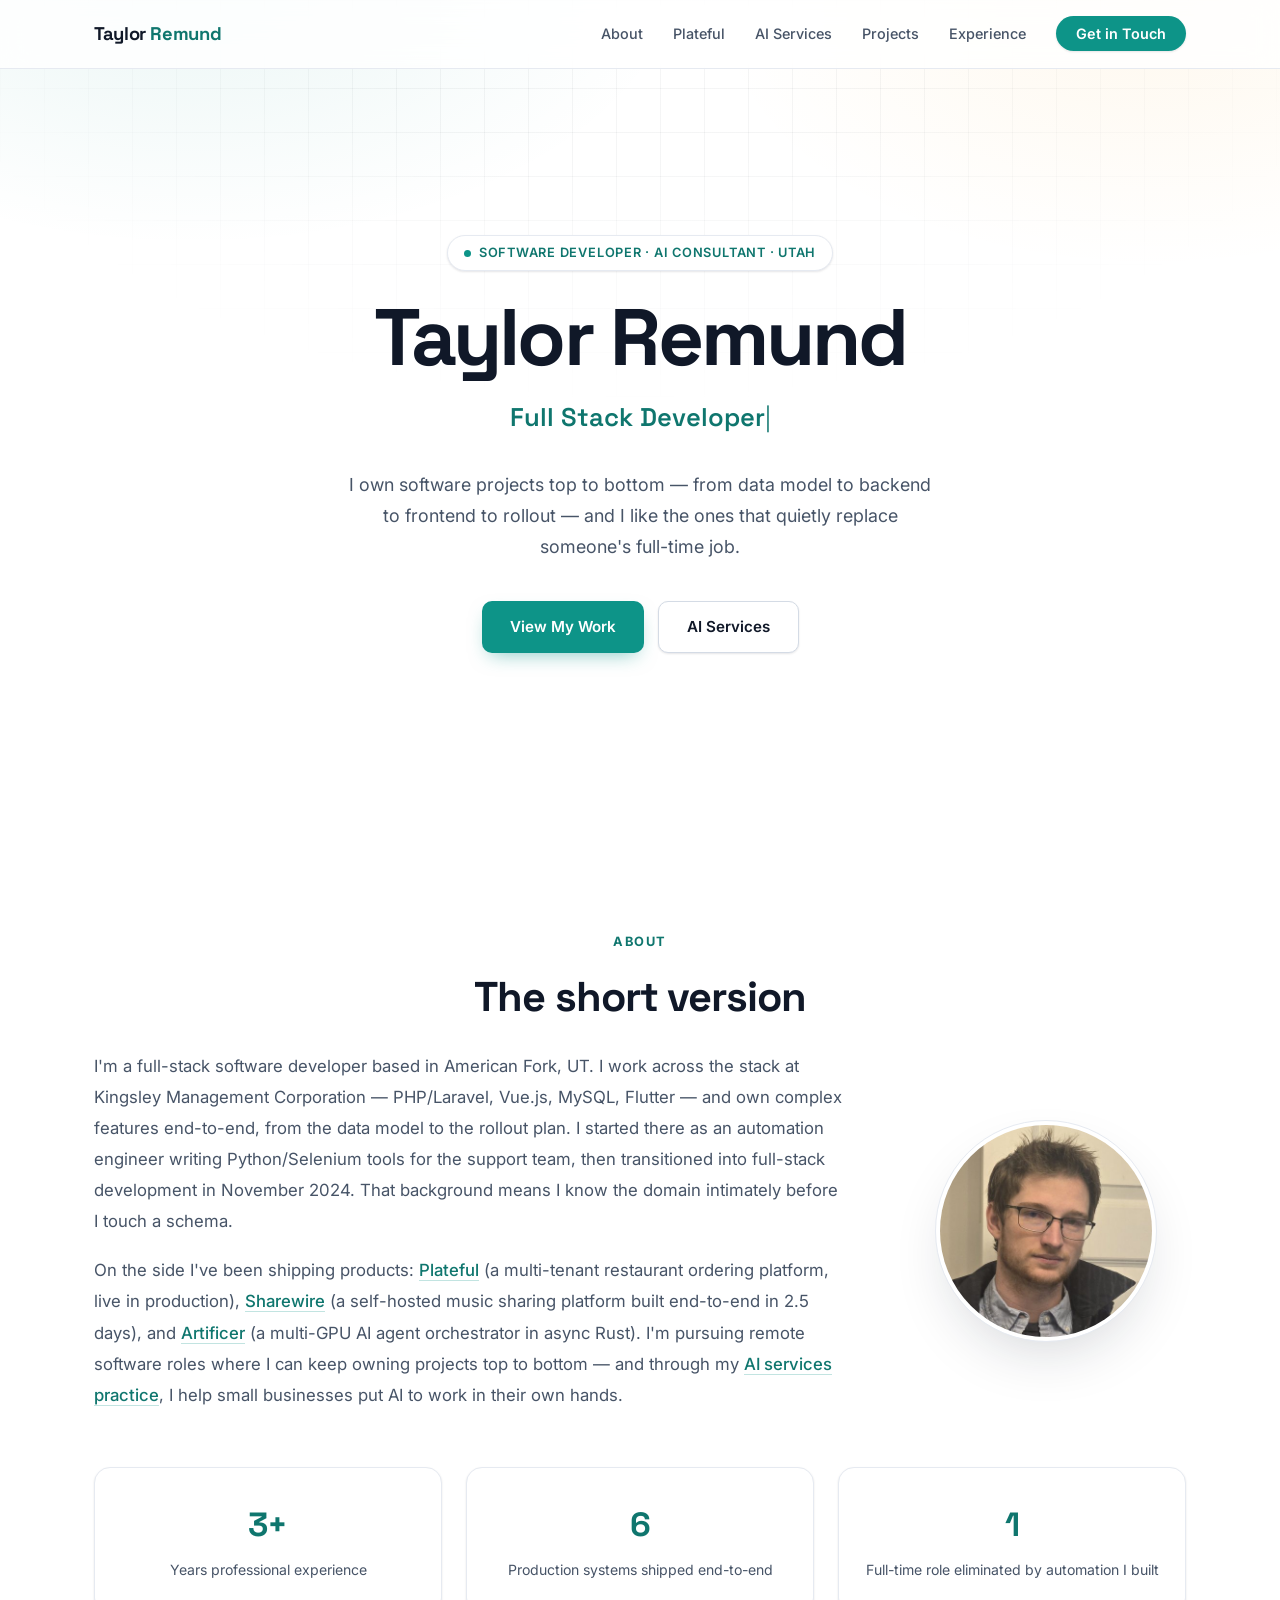
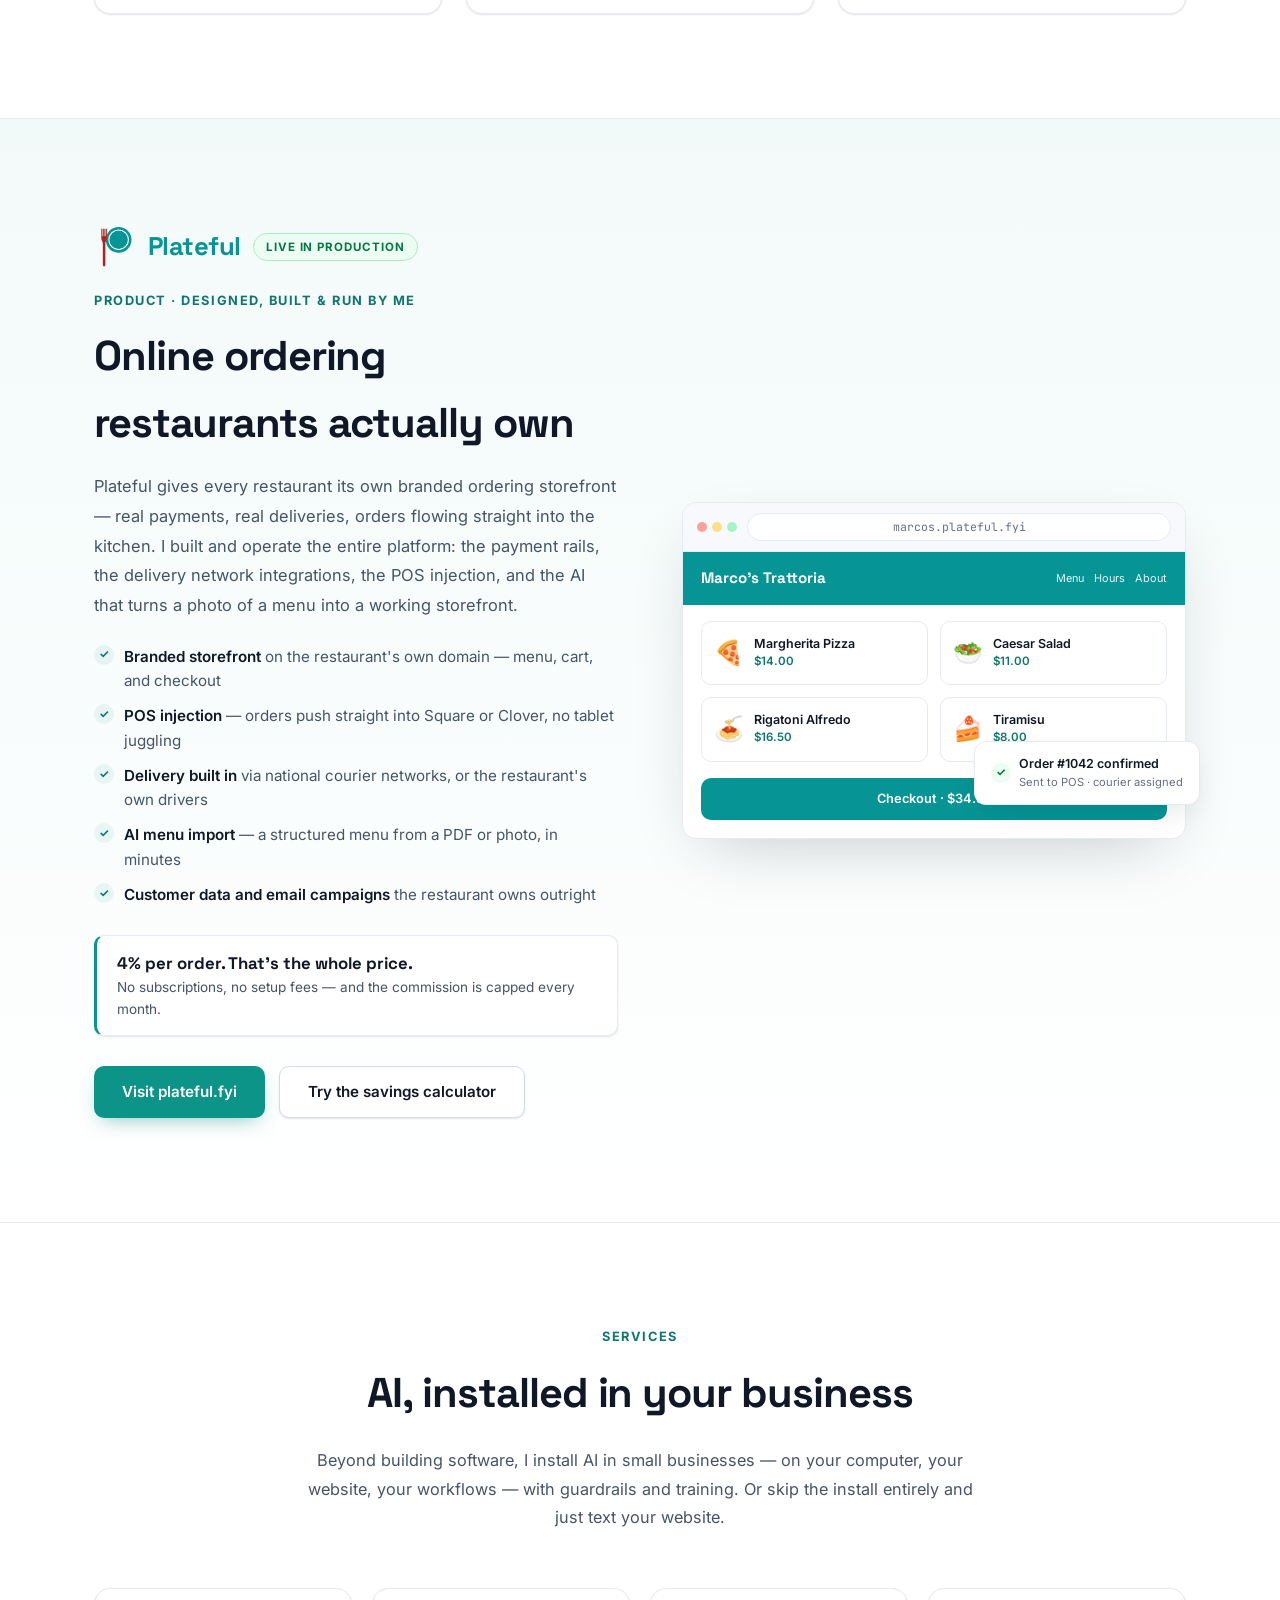
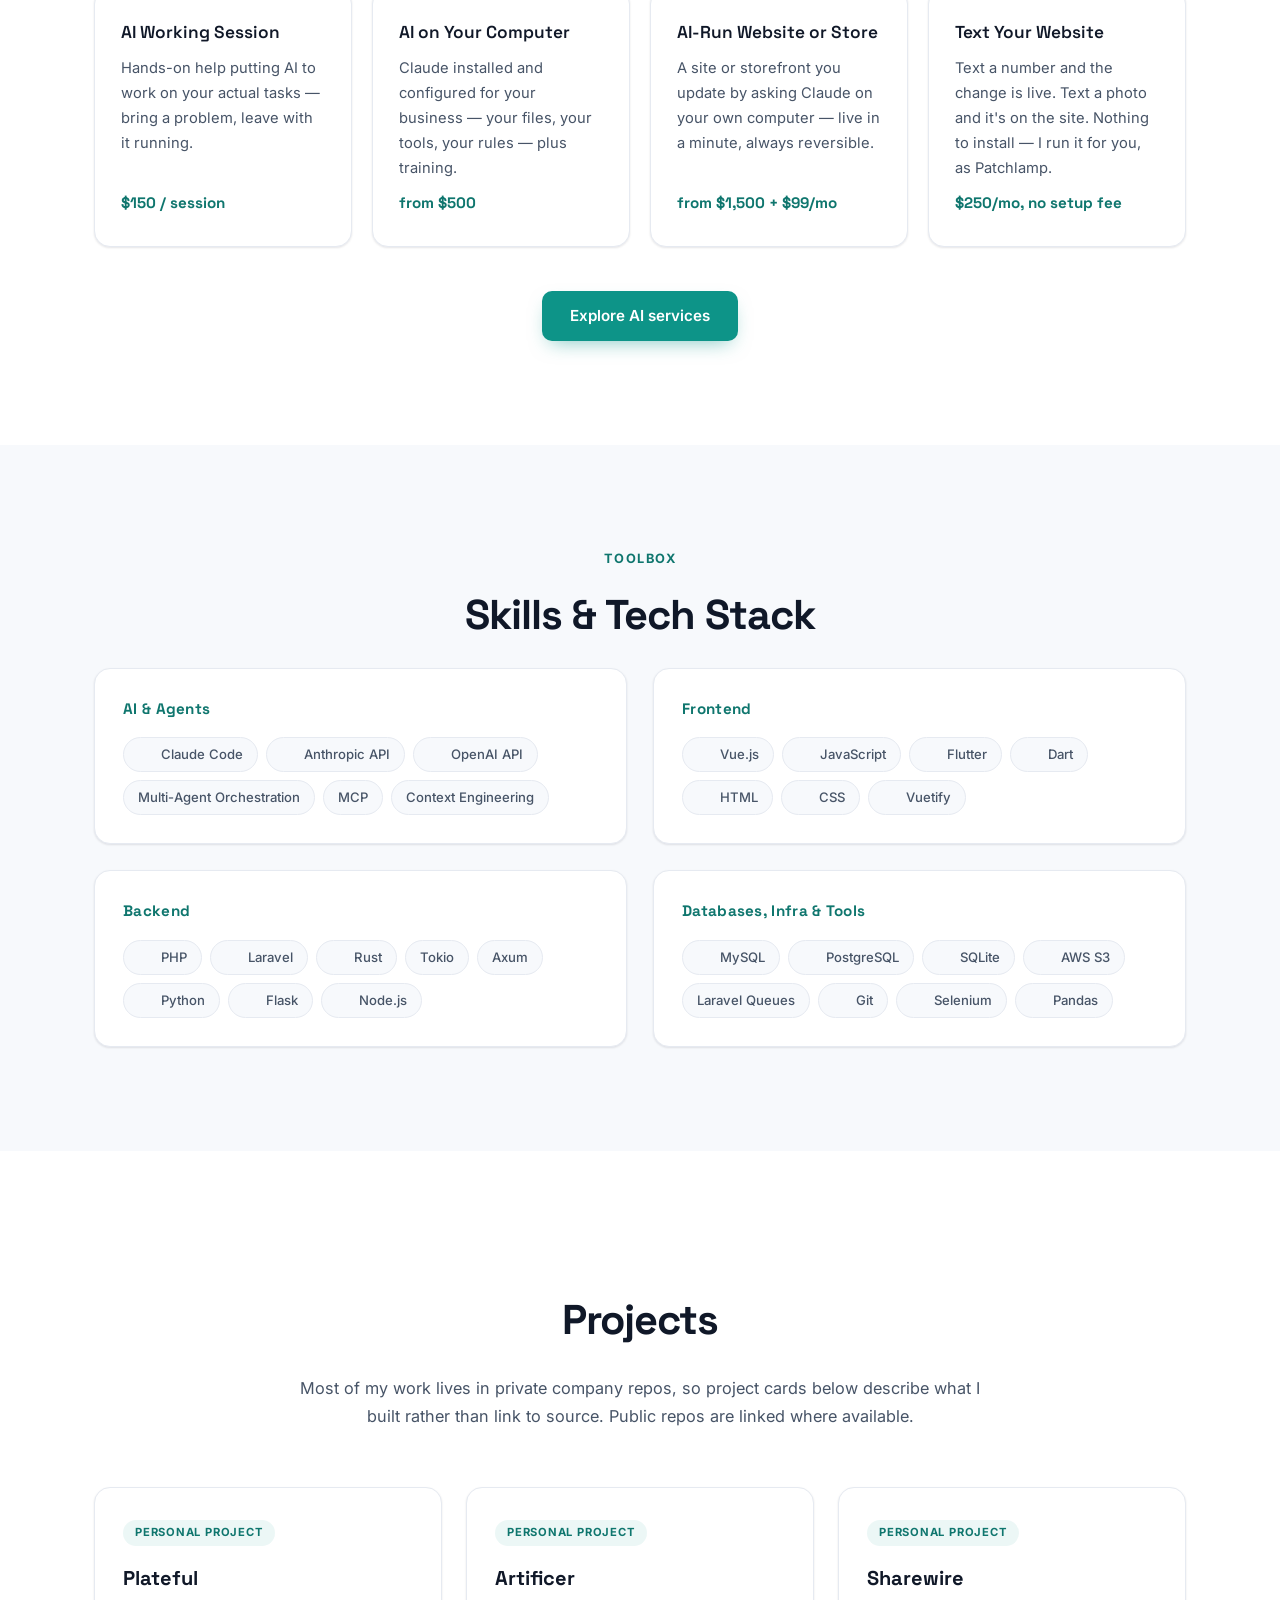
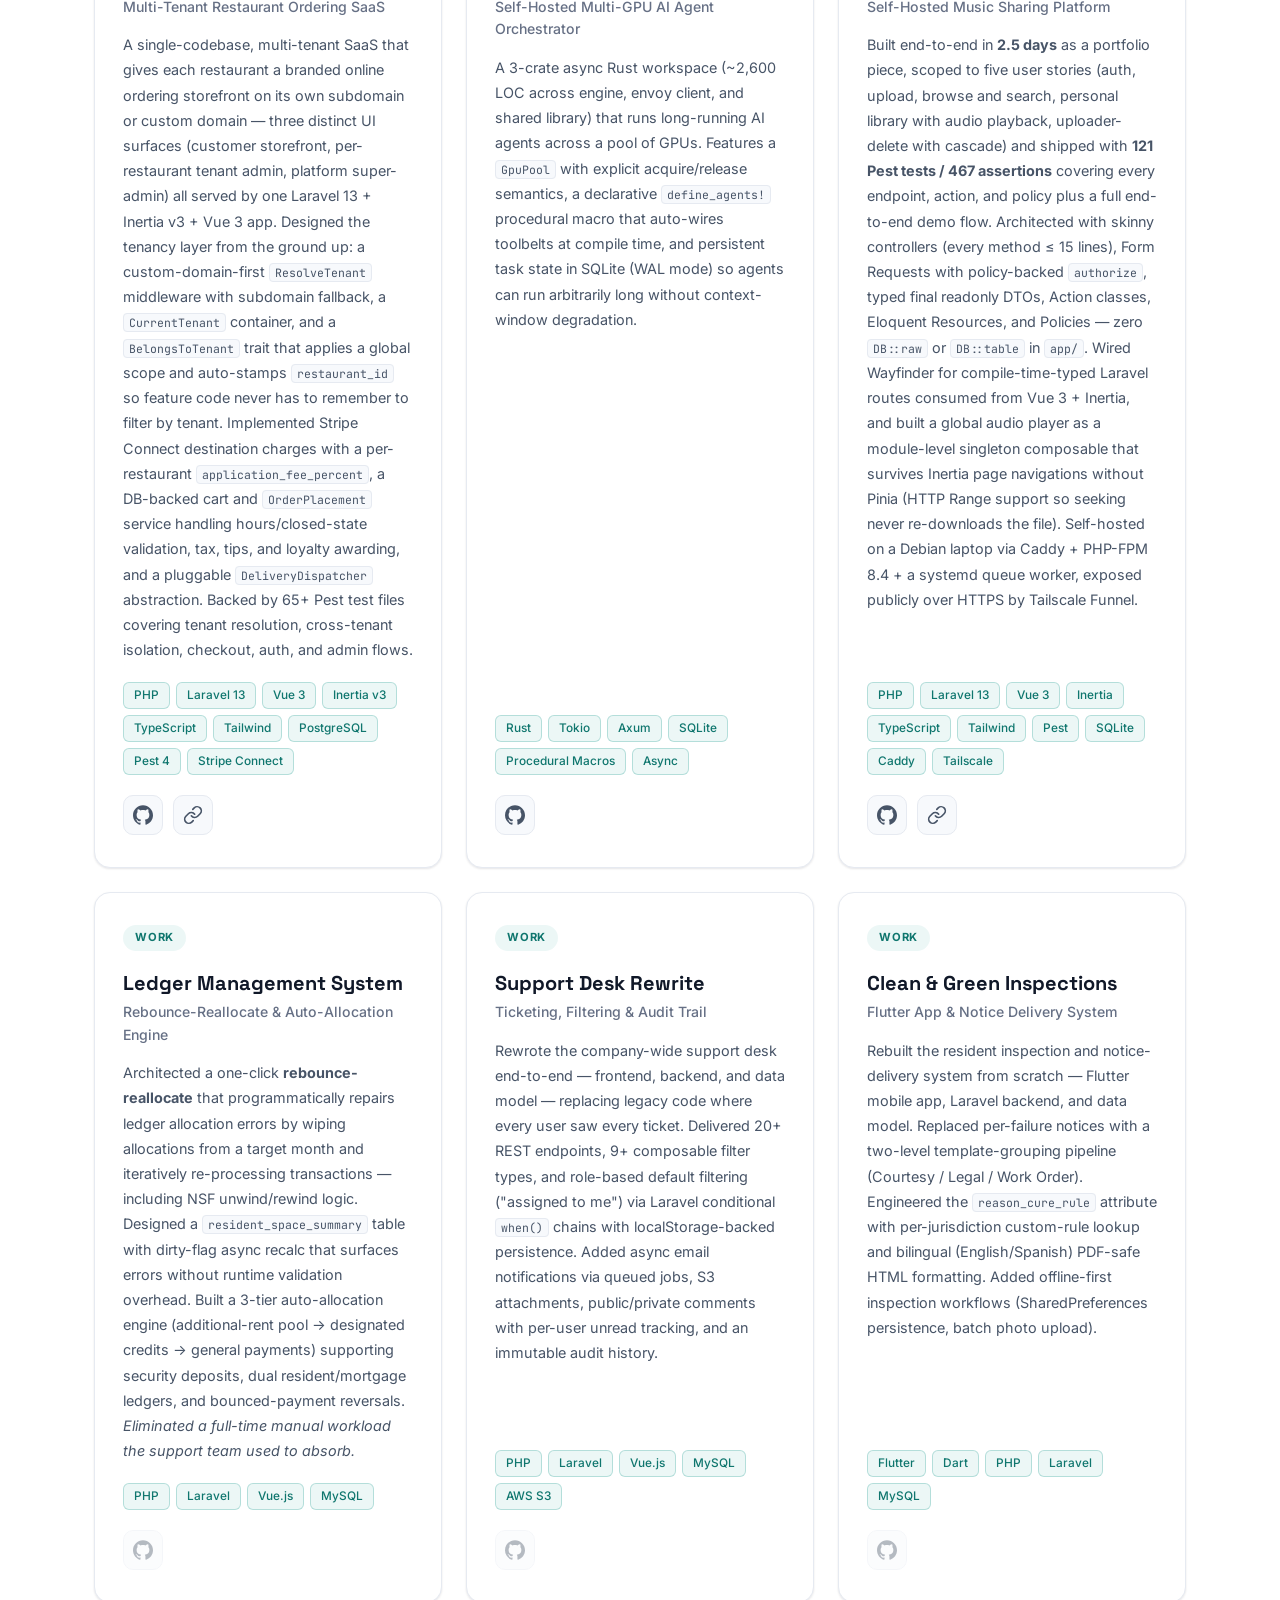
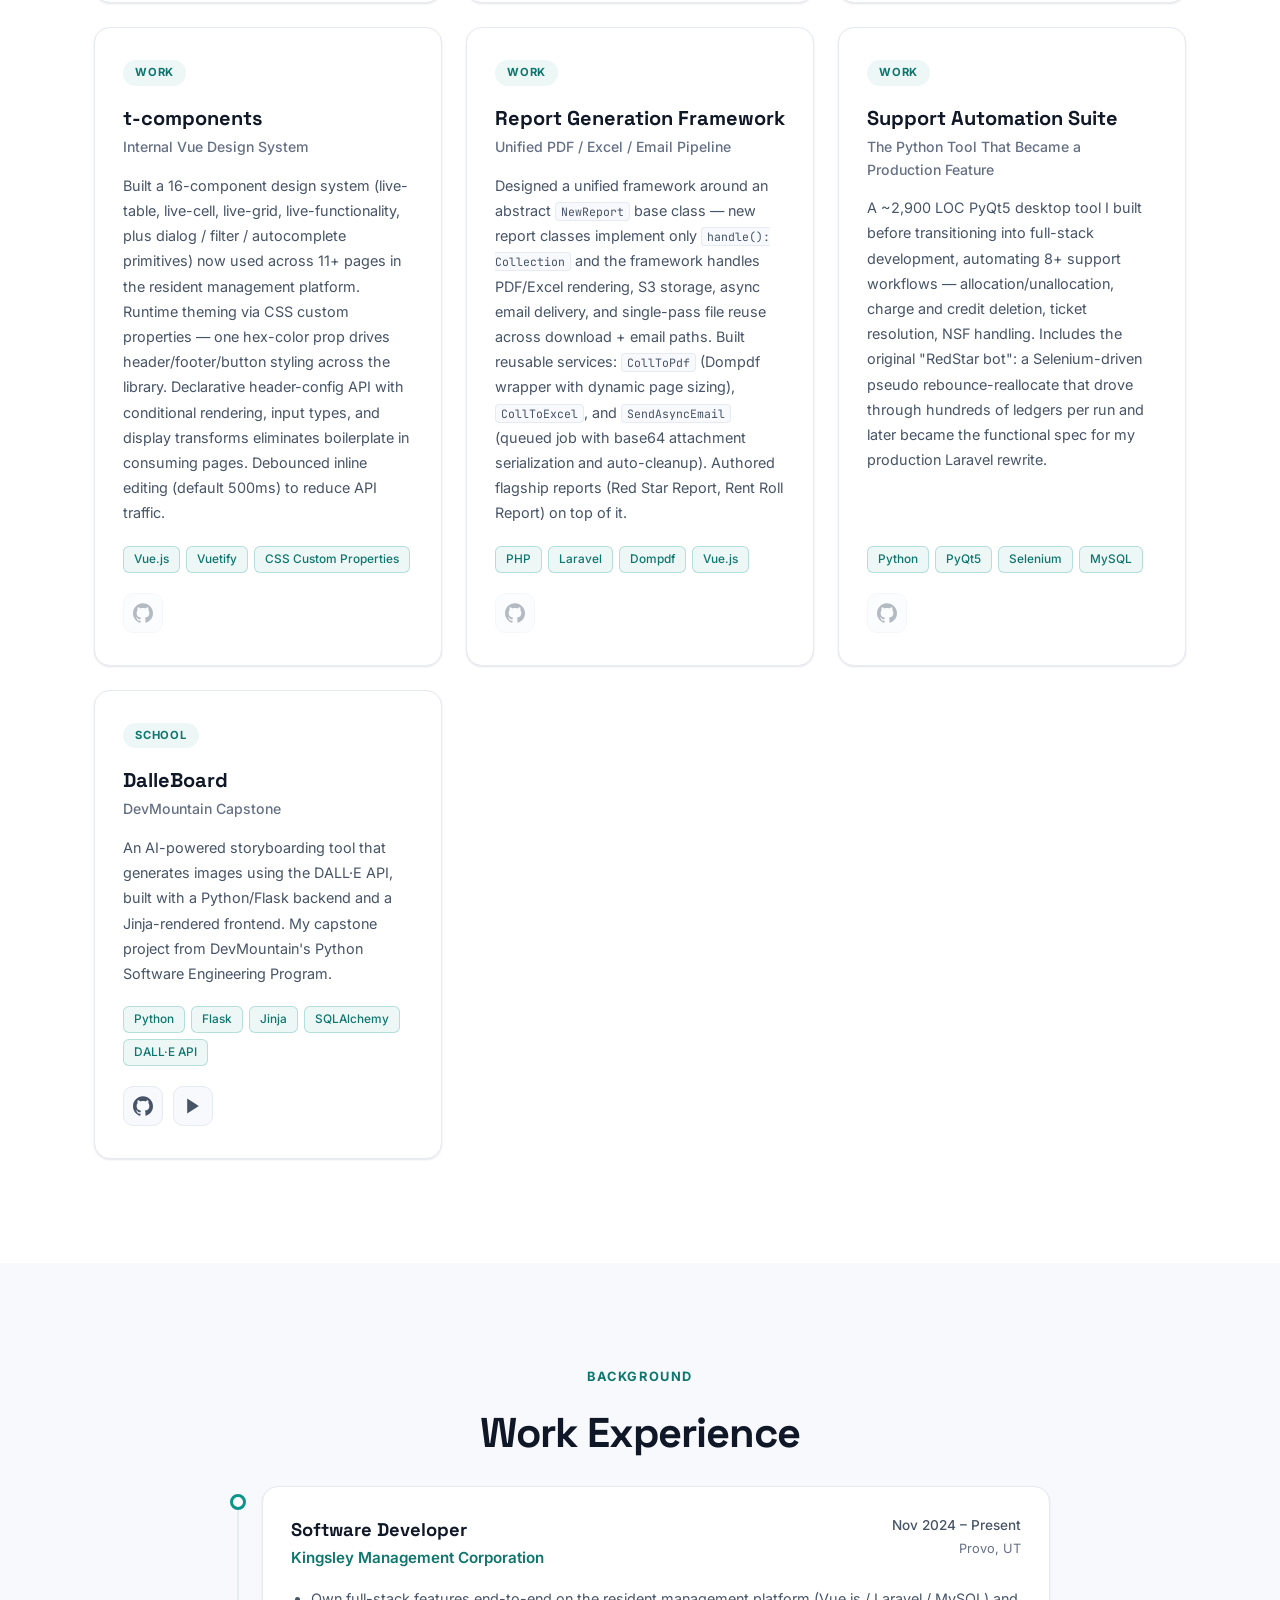
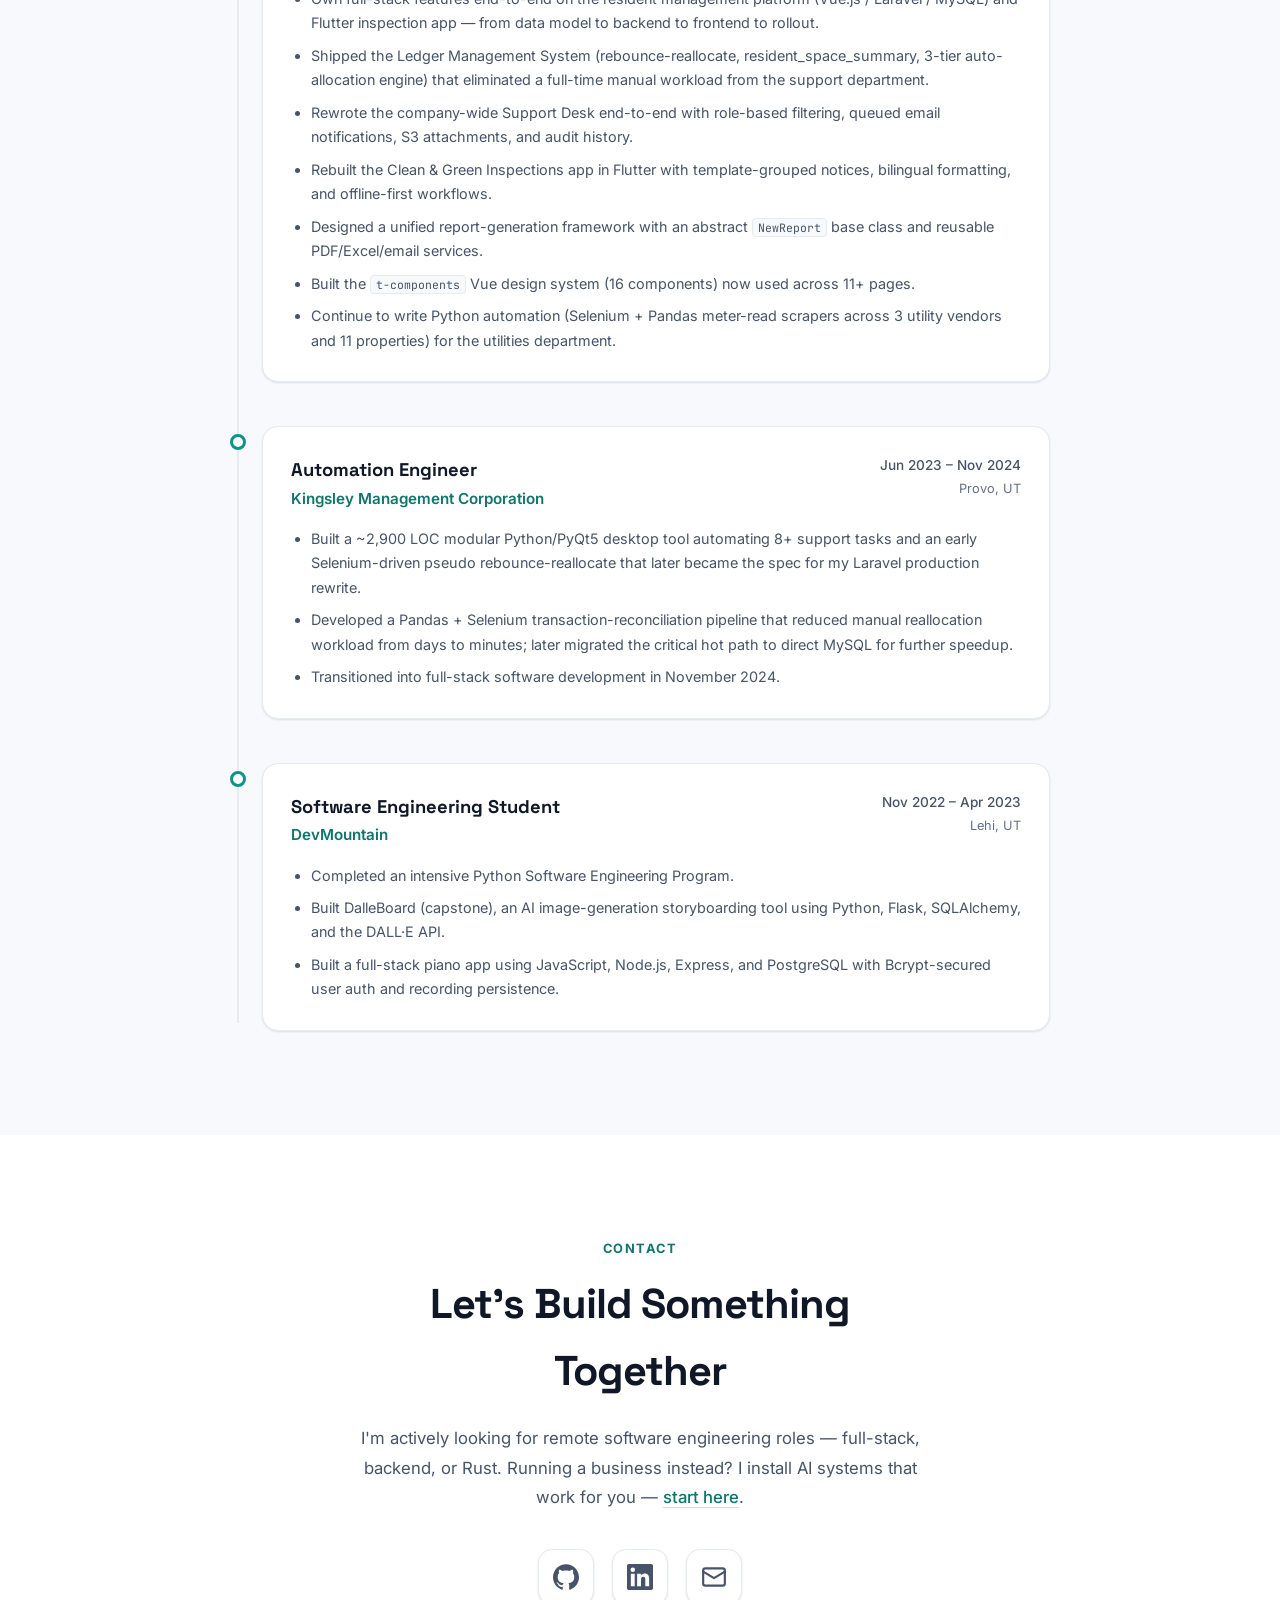
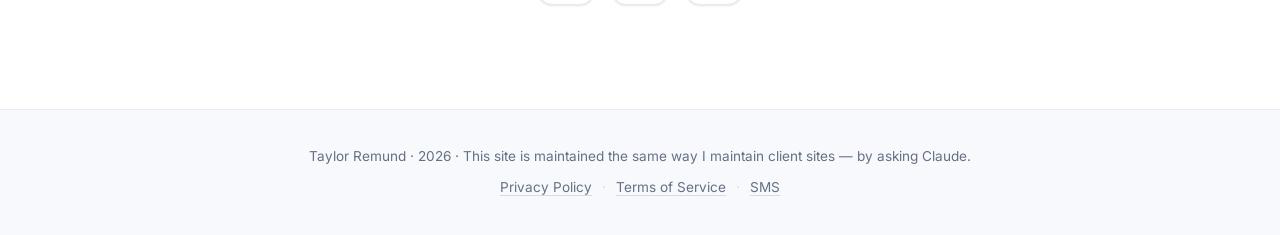
==== index.html @ 2af43ffe "Text Your Website is Patchlamp: $250/mo, no setup fee, usage included; drop the 4% of sales line Co-" ====
<!DOCTYPE html>
<html lang="en">
<head>
  <meta charset="UTF-8">
  <meta name="viewport" content="width=device-width, initial-scale=1.0">
  <title>Taylor Remund | Software Developer &amp; AI Consultant</title>
  <meta name="description" content="Taylor Remund — full-stack software developer and AI consultant. I build production systems (Laravel, Vue, Rust, Flutter), run Plateful, and install AI in small businesses.">
  <meta property="og:title" content="Taylor Remund — Software Developer &amp; AI Consultant">
  <meta property="og:description" content="I build production software end-to-end, run Plateful, and install AI systems small businesses own outright.">
  <meta property="og:type" content="website">
  <meta property="og:url" content="https://taylorremund.com/">
  <link rel="preconnect" href="https://fonts.googleapis.com">
  <link rel="preconnect" href="https://fonts.gstatic.com" crossorigin>
  <link href="https://fonts.googleapis.com/css2?family=Inter:wght@400;500;600&family=Space+Grotesk:wght@500;600;700&family=JetBrains+Mono:wght@400;500&display=swap" rel="stylesheet">
  <link rel="stylesheet" href="style.css">
</head>
<body>

  <!-- ==================== ICON SPRITE ==================== -->
  <svg width="0" height="0" style="position:absolute" aria-hidden="true">
    <symbol id="icon-github" viewBox="0 0 24 24"><path fill="currentColor" d="M12 .297c-6.63 0-12 5.373-12 12 0 5.303 3.438 9.8 8.205 11.385.6.113.82-.258.82-.577 0-.285-.01-1.04-.015-2.04-3.338.724-4.042-1.61-4.042-1.61C4.422 18.07 3.633 17.7 3.633 17.7c-1.087-.744.084-.729.084-.729 1.205.084 1.838 1.236 1.838 1.236 1.07 1.835 2.809 1.305 3.495.998.108-.776.417-1.305.76-1.605-2.665-.3-5.466-1.332-5.466-5.93 0-1.31.465-2.38 1.235-3.22-.135-.303-.54-1.523.105-3.176 0 0 1.005-.322 3.3 1.23.96-.267 1.98-.399 3-.405 1.02.006 2.04.138 3 .405 2.28-1.552 3.285-1.23 3.285-1.23.645 1.653.24 2.873.12 3.176.765.84 1.23 1.91 1.23 3.22 0 4.61-2.805 5.625-5.475 5.92.42.36.81 1.096.81 2.22 0 1.606-.015 2.896-.015 3.286 0 .315.21.69.825.57C20.565 22.092 24 17.592 24 12.297c0-6.627-5.373-12-12-12"/></symbol>
    <symbol id="icon-link" viewBox="0 0 24 24"><g fill="none" stroke="currentColor" stroke-width="2" stroke-linecap="round" stroke-linejoin="round"><path d="M10 13a5 5 0 0 0 7.54.54l3-3a5 5 0 0 0-7.07-7.07l-1.72 1.71"/><path d="M14 11a5 5 0 0 0-7.54-.54l-3 3a5 5 0 0 0 7.07 7.07l1.71-1.71"/></g></symbol>
    <symbol id="icon-linkedin" viewBox="0 0 24 24"><path fill="currentColor" d="M20.447 20.452h-3.554v-5.569c0-1.328-.027-3.037-1.852-3.037-1.853 0-2.136 1.445-2.136 2.939v5.667H9.351V9h3.414v1.561h.046c.477-.9 1.637-1.85 3.37-1.85 3.601 0 4.267 2.37 4.267 5.455v6.286zM5.337 7.433a2.062 2.062 0 01-2.063-2.065 2.064 2.064 0 112.063 2.065zm1.782 13.019H3.555V9h3.564v11.452zM22.225 0H1.771C.792 0 0 .774 0 1.729v20.542C0 23.227.792 24 1.771 24h20.451C23.2 24 24 23.227 24 22.271V1.729C24 .774 23.2 0 22.222 0h.003z"/></symbol>
    <symbol id="icon-mail" viewBox="0 0 24 24"><g fill="none" stroke="currentColor" stroke-width="2" stroke-linecap="round" stroke-linejoin="round"><rect x="2" y="4" width="20" height="16" rx="2"/><polyline points="22,7 12,13 2,7"/></g></symbol>
    <symbol id="icon-play" viewBox="0 0 24 24"><polygon fill="currentColor" points="5 3 19 12 5 21 5 3"/></symbol>
  </svg>

  <!-- ==================== NAVBAR ==================== -->
  <nav class="navbar" id="navbar">
    <div class="nav-container">
      <a href="#hero" class="nav-logo">Taylor <span>Remund</span></a>
      <button class="nav-toggle" id="navToggle" aria-label="Toggle menu">
        <span></span><span></span><span></span>
      </button>
      <ul class="nav-links" id="navLinks">
        <li><a href="#about">About</a></li>
        <li><a href="#plateful">Plateful</a></li>
        <li><a href="ai/">AI Services</a></li>
        <li><a href="#projects">Projects</a></li>
        <li><a href="#experience">Experience</a></li>
        <li><a href="#contact" class="nav-cta">Get in Touch</a></li>
      </ul>
    </div>
  </nav>

  <!-- ==================== HERO ==================== -->
  <section class="hero" id="hero">
    <div class="hero-content">
      <span class="hero-kicker reveal">Software Developer &middot; AI Consultant &middot; Utah</span>
      <h1 class="hero-name reveal">Taylor Remund</h1>
      <div class="hero-typewriter reveal">
        <span class="typewriter-text" id="typewriter"></span><span class="typewriter-cursor">|</span>
      </div>
      <p class="hero-tagline reveal">I own software projects top to bottom — from data model to backend to frontend to rollout — and I like the ones that quietly replace someone's full-time job.</p>
      <div class="hero-cta reveal">
        <a href="#projects" class="btn btn-primary">View My Work</a>
        <a href="ai/" class="btn btn-outline">AI Services</a>
      </div>
    </div>
  </section>

  <!-- ==================== ABOUT ==================== -->
  <section class="section" id="about">
    <div class="container">
      <span class="section-eyebrow reveal">About</span>
      <h2 class="section-title reveal">The short version</h2>
      <div class="about-grid">
        <div class="about-text reveal">
          <p>I'm a full-stack software developer based in American Fork, UT. I work across the stack at Kingsley Management Corporation — PHP/Laravel, Vue.js, MySQL, Flutter — and own complex features end-to-end, from the data model to the rollout plan. I started there as an automation engineer writing Python/Selenium tools for the support team, then transitioned into full-stack development in November 2024. That background means I know the domain intimately before I touch a schema.</p>
          <p>On the side I've been shipping products: <a href="#plateful" class="inline-link">Plateful</a> (a multi-tenant restaurant ordering platform, live in production), <a href="#projects" class="inline-link">Sharewire</a> (a self-hosted music sharing platform built end-to-end in 2.5 days), and <a href="#projects" class="inline-link">Artificer</a> (a multi-GPU AI agent orchestrator in async Rust). I'm pursuing remote software roles where I can keep owning projects top to bottom — and through my <a href="ai/" class="inline-link">AI services practice</a>, I help small businesses put AI to work in their own hands.</p>
        </div>
        <div class="about-photo reveal">
          <img src="assets/taylor.jpg" alt="Taylor Remund" class="profile-photo" width="220" height="220">
        </div>
      </div>
      <div class="stats-grid reveal">
        <div class="stat-card card">
          <span class="stat-number">3+</span>
          <span class="stat-label">Years professional experience</span>
        </div>
        <div class="stat-card card">
          <span class="stat-number">6</span>
          <span class="stat-label">Production systems shipped end-to-end</span>
        </div>
        <div class="stat-card card">
          <span class="stat-number">1</span>
          <span class="stat-label">Full-time role eliminated by automation I built</span>
        </div>
      </div>
    </div>
  </section>

  <!-- ==================== PLATEFUL ==================== -->
  <section class="section section-plateful" id="plateful">
    <div class="container">
      <div class="plateful-grid">
        <div class="plateful-copy reveal">
          <div class="plateful-brand">
            <svg viewBox="0 0 300 340" role="img" aria-label="Plateful logo">
              <circle cx="176" cy="120" r="92" fill="#069494"/>
              <circle cx="176" cy="120" r="70" fill="none" stroke="#ffffff" stroke-width="8"/>
              <path fill="#B22222" d="M52,43.5 A3.5,3.5 0 0 1 59,43.5 L59,92 Q61,99 63,92 L63,43.5 A3.5,3.5 0 0 1 70,43.5 L70,92 Q72,99 74,92 L74,43.5 A3.5,3.5 0 0 1 81,43.5 L81,92 Q83,99 85,92 L85,43.5 A3.5,3.5 0 0 1 92,43.5 L92,104 C92,128 81,130 81,150 L81,296 Q81,310 72,310 Q63,310 63,296 L63,150 C63,130 52,128 52,104 Z"/>
            </svg>
            <span class="plateful-brand-name">Plateful</span>
            <span class="plateful-live">Live in production</span>
          </div>
          <span class="section-eyebrow">Product &middot; Designed, built &amp; run by me</span>
          <h2 class="section-title">Online ordering restaurants actually own</h2>
          <p class="plateful-pitch">Plateful gives every restaurant its own branded ordering storefront — real payments, real deliveries, orders flowing straight into the kitchen. I built and operate the entire platform: the payment rails, the delivery network integrations, the POS injection, and the AI that turns a photo of a menu into a working storefront.</p>
          <ul class="plateful-features">
            <li><strong>Branded storefront</strong> on the restaurant's own domain — menu, cart, and checkout</li>
            <li><strong>POS injection</strong> — orders push straight into Square or Clover, no tablet juggling</li>
            <li><strong>Delivery built in</strong> via national courier networks, or the restaurant's own drivers</li>
            <li><strong>AI menu import</strong> — a structured menu from a PDF or photo, in minutes</li>
            <li><strong>Customer data and email campaigns</strong> the restaurant owns outright</li>
          </ul>
          <div class="plateful-pricing">
            <strong>4% per order. That's the whole price.</strong>
            <span>No subscriptions, no setup fees — and the commission is capped every month.</span>
          </div>
          <div class="plateful-ctas">
            <a href="https://plateful.fyi" target="_blank" rel="noopener" class="btn btn-primary">Visit plateful.fyi</a>
            <a href="https://plateful.fyi/savings" target="_blank" rel="noopener" class="btn btn-outline">Try the savings calculator</a>
          </div>
        </div>
        <div class="plateful-visual reveal">
          <div class="mockup">
            <div class="mockup-bar">
              <div class="mockup-dots"><i></i><i></i><i></i></div>
              <div class="mockup-url">marcos.plateful.fyi</div>
            </div>
            <div class="mockup-header">
              <span class="mockup-rest">Marco's Trattoria</span>
              <div class="mockup-tabs"><span>Menu</span><span>Hours</span><span>About</span></div>
            </div>
            <div class="mockup-menu">
              <div class="mockup-item"><span class="food">🍕</span><div><h4>Margherita Pizza</h4><p>$14.00</p></div></div>
              <div class="mockup-item"><span class="food">🥗</span><div><h4>Caesar Salad</h4><p>$11.00</p></div></div>
              <div class="mockup-item"><span class="food">🍝</span><div><h4>Rigatoni Alfredo</h4><p>$16.50</p></div></div>
              <div class="mockup-item"><span class="food">🍰</span><div><h4>Tiramisu</h4><p>$8.00</p></div></div>
            </div>
            <div class="mockup-cart">Checkout &middot; $34.50</div>
          </div>
          <div class="mockup-toast">
            <span class="tick">✓</span>
            <span>Order #1042 confirmed<small>Sent to POS &middot; courier assigned</small></span>
          </div>
        </div>
      </div>
    </div>
  </section>

  <!-- ==================== AI SERVICES TEASER ==================== -->
  <section class="section" id="ai-services">
    <div class="container">
      <span class="section-eyebrow reveal">Services</span>
      <h2 class="section-title reveal">AI, installed in your business</h2>
      <p class="section-subtitle reveal">Beyond building software, I install AI in small businesses — on your computer, your website, your workflows — with guardrails and training. Or skip the install entirely and just text your website.</p>
      <div class="svc-grid">
        <a href="ai/#packages" class="svc-card card reveal">
          <h3>AI Working Session</h3>
          <p>Hands-on help putting AI to work on your actual tasks — bring a problem, leave with it running.</p>
          <span class="svc-price">$150 / session</span>
        </a>
        <a href="ai/#packages" class="svc-card card reveal">
          <h3>AI on Your Computer</h3>
          <p>Claude installed and configured for your business — your files, your tools, your rules — plus training.</p>
          <span class="svc-price">from $500</span>
        </a>
        <a href="ai/#packages" class="svc-card card reveal">
          <h3>AI-Run Website or Store</h3>
          <p>A site or storefront you update by asking Claude on your own computer — live in a minute, always reversible.</p>
          <span class="svc-price">from $1,500 + $99/mo</span>
        </a>
        <a href="ai/#packages" class="svc-card card reveal">
          <h3>Text Your Website</h3>
          <p>Text a number and the change is live. Text a photo and it's on the site. Nothing to install — I run it for you, as Patchlamp.</p>
          <span class="svc-price">$250/mo, no setup fee</span>
        </a>
      </div>
      <div class="svc-cta reveal">
        <a href="ai/" class="btn btn-primary">Explore AI services</a>
      </div>
    </div>
  </section>

  <!-- ==================== SKILLS ==================== -->
  <section class="section section-alt" id="skills">
    <div class="container">
      <span class="section-eyebrow reveal">Toolbox</span>
      <h2 class="section-title reveal">Skills &amp; Tech Stack</h2>
      <div class="skills-grid">
        <div class="skill-category card reveal">
          <h3 class="skill-category-title">AI &amp; Agents</h3>
          <div class="skill-pills">
            <span class="skill-pill"><img src="https://cdn.simpleicons.org/claude/D97757" alt="" class="skill-icon">Claude Code</span>
            <span class="skill-pill"><img src="https://cdn.simpleicons.org/anthropic/191919" alt="" class="skill-icon">Anthropic API</span>
            <span class="skill-pill"><img src="https://cdn.simpleicons.org/openai/000000" alt="" class="skill-icon">OpenAI API</span>
            <span class="skill-pill">Multi-Agent Orchestration</span>
            <span class="skill-pill">MCP</span>
            <span class="skill-pill">Context Engineering</span>
          </div>
        </div>
        <div class="skill-category card reveal">
          <h3 class="skill-category-title">Frontend</h3>
          <div class="skill-pills">
            <span class="skill-pill"><img src="https://cdn.simpleicons.org/vuedotjs/4FC08D" alt="" class="skill-icon">Vue.js</span>
            <span class="skill-pill"><img src="https://cdn.simpleicons.org/javascript/F7DF1E" alt="" class="skill-icon">JavaScript</span>
            <span class="skill-pill"><img src="https://cdn.simpleicons.org/flutter/02569B" alt="" class="skill-icon">Flutter</span>
            <span class="skill-pill"><img src="https://cdn.simpleicons.org/dart/0175C2" alt="" class="skill-icon">Dart</span>
            <span class="skill-pill"><img src="https://cdn.simpleicons.org/html5/E34F26" alt="" class="skill-icon">HTML</span>
            <span class="skill-pill"><img src="https://cdn.simpleicons.org/css3/1572B6" alt="" class="skill-icon">CSS</span>
            <span class="skill-pill"><img src="https://cdn.simpleicons.org/vuetify/1867C0" alt="" class="skill-icon">Vuetify</span>
          </div>
        </div>
        <div class="skill-category card reveal">
          <h3 class="skill-category-title">Backend</h3>
          <div class="skill-pills">
            <span class="skill-pill"><img src="https://cdn.simpleicons.org/php/777BB4" alt="" class="skill-icon">PHP</span>
            <span class="skill-pill"><img src="https://cdn.simpleicons.org/laravel/FF2D20" alt="" class="skill-icon">Laravel</span>
            <span class="skill-pill"><img src="https://cdn.simpleicons.org/rust/000000" alt="" class="skill-icon">Rust</span>
            <span class="skill-pill">Tokio</span>
            <span class="skill-pill">Axum</span>
            <span class="skill-pill"><img src="https://cdn.simpleicons.org/python/3776AB" alt="" class="skill-icon">Python</span>
            <span class="skill-pill"><img src="https://cdn.simpleicons.org/flask/000000" alt="" class="skill-icon">Flask</span>
            <span class="skill-pill"><img src="https://cdn.simpleicons.org/nodedotjs/339933" alt="" class="skill-icon">Node.js</span>
          </div>
        </div>
        <div class="skill-category card reveal">
          <h3 class="skill-category-title">Databases, Infra &amp; Tools</h3>
          <div class="skill-pills">
            <span class="skill-pill"><img src="https://cdn.simpleicons.org/mysql/4479A1" alt="" class="skill-icon">MySQL</span>
            <span class="skill-pill"><img src="https://cdn.simpleicons.org/postgresql/4169E1" alt="" class="skill-icon">PostgreSQL</span>
            <span class="skill-pill"><img src="https://cdn.simpleicons.org/sqlite/003B57" alt="" class="skill-icon">SQLite</span>
            <span class="skill-pill"><img src="https://cdn.simpleicons.org/amazons3/E25444" alt="" class="skill-icon">AWS S3</span>
            <span class="skill-pill">Laravel Queues</span>
            <span class="skill-pill"><img src="https://cdn.simpleicons.org/git/F05032" alt="" class="skill-icon">Git</span>
            <span class="skill-pill"><img src="https://cdn.simpleicons.org/selenium/43B02A" alt="" class="skill-icon">Selenium</span>
            <span class="skill-pill"><img src="https://cdn.simpleicons.org/pandas/150458" alt="" class="skill-icon">Pandas</span>
          </div>
        </div>
      </div>
    </div>
  </section>

  <!-- ==================== PROJECTS ==================== -->
  <section class="section" id="projects">
    <div class="container">
      <span class="section-eyebrow reveal">Portfolio</span>
      <h2 class="section-title reveal">Projects</h2>
      <p class="section-subtitle reveal">Most of my work lives in private company repos, so project cards below describe what I built rather than link to source. Public repos are linked where available.</p>
      <div class="projects-grid">

        <div class="project-card card reveal">
          <div class="project-badge">Personal Project</div>
          <h3 class="project-name">Plateful</h3>
          <p class="project-subtitle">Multi-Tenant Restaurant Ordering SaaS</p>
          <p class="project-desc">A single-codebase, multi-tenant SaaS that gives each restaurant a branded online ordering storefront on its own subdomain or custom domain — three distinct UI surfaces (customer storefront, per-restaurant tenant admin, platform super-admin) all served by one Laravel 13 + Inertia v3 + Vue 3 app. Designed the tenancy layer from the ground up: a custom-domain-first <code>ResolveTenant</code> middleware with subdomain fallback, a <code>CurrentTenant</code> container, and a <code>BelongsToTenant</code> trait that applies a global scope and auto-stamps <code>restaurant_id</code> so feature code never has to remember to filter by tenant. Implemented Stripe Connect destination charges with a per-restaurant <code>application_fee_percent</code>, a DB-backed cart and <code>OrderPlacement</code> service handling hours/closed-state validation, tax, tips, and loyalty awarding, and a pluggable <code>DeliveryDispatcher</code> abstraction. Backed by 65+ Pest test files covering tenant resolution, cross-tenant isolation, checkout, auth, and admin flows.</p>
          <div class="project-tags">
            <span>PHP</span><span>Laravel 13</span><span>Vue 3</span><span>Inertia v3</span><span>TypeScript</span><span>Tailwind</span><span>PostgreSQL</span><span>Pest 4</span><span>Stripe Connect</span>
          </div>
          <div class="project-links">
            <a class="project-link" href="https://github.com/Taylor-Rem/plateful" target="_blank" rel="noopener" title="View on GitHub"><svg width="20" height="20"><use href="#icon-github"/></svg></a>
            <a class="project-link" href="https://plateful.fyi" target="_blank" rel="noopener" title="Live Site"><svg width="20" height="20"><use href="#icon-link"/></svg></a>
          </div>
        </div>

        <div class="project-card card reveal">
          <div class="project-badge">Personal Project</div>
          <h3 class="project-name">Artificer</h3>
          <p class="project-subtitle">Self-Hosted Multi-GPU AI Agent Orchestrator</p>
          <p class="project-desc">A 3-crate async Rust workspace (~2,600 LOC across engine, envoy client, and shared library) that runs long-running AI agents across a pool of GPUs. Features a <code>GpuPool</code> with explicit acquire/release semantics, a declarative <code>define_agents!</code> procedural macro that auto-wires toolbelts at compile time, and persistent task state in SQLite (WAL mode) so agents can run arbitrarily long without context-window degradation.</p>
          <div class="project-tags">
            <span>Rust</span><span>Tokio</span><span>Axum</span><span>SQLite</span><span>Procedural Macros</span><span>Async</span>
          </div>
          <div class="project-links">
            <a class="project-link" href="https://github.com/Taylor-Rem/artificer" target="_blank" rel="noopener" title="View on GitHub"><svg width="20" height="20"><use href="#icon-github"/></svg></a>
          </div>
        </div>

        <div class="project-card card reveal">
          <div class="project-badge">Personal Project</div>
          <h3 class="project-name">Sharewire</h3>
          <p class="project-subtitle">Self-Hosted Music Sharing Platform</p>
          <p class="project-desc">Built end-to-end in <strong>2.5 days</strong> as a portfolio piece, scoped to five user stories (auth, upload, browse and search, personal library with audio playback, uploader-delete with cascade) and shipped with <strong>121 Pest tests / 467 assertions</strong> covering every endpoint, action, and policy plus a full end-to-end demo flow. Architected with skinny controllers (every method ≤ 15 lines), Form Requests with policy-backed <code>authorize</code>, typed final readonly DTOs, Action classes, Eloquent Resources, and Policies — zero <code>DB::raw</code> or <code>DB::table</code> in <code>app/</code>. Wired Wayfinder for compile-time-typed Laravel routes consumed from Vue 3 + Inertia, and built a global audio player as a module-level singleton composable that survives Inertia page navigations without Pinia (HTTP Range support so seeking never re-downloads the file). Self-hosted on a Debian laptop via Caddy + PHP-FPM 8.4 + a systemd queue worker, exposed publicly over HTTPS by Tailscale Funnel.</p>
          <div class="project-tags">
            <span>PHP</span><span>Laravel 13</span><span>Vue 3</span><span>Inertia</span><span>TypeScript</span><span>Tailwind</span><span>Pest</span><span>SQLite</span><span>Caddy</span><span>Tailscale</span>
          </div>
          <div class="project-links">
            <a class="project-link" href="https://github.com/Taylor-Rem/sharewire" target="_blank" rel="noopener" title="View on GitHub"><svg width="20" height="20"><use href="#icon-github"/></svg></a>
            <a class="project-link" href="https://sharewire.taila21774.ts.net" target="_blank" rel="noopener" title="Live Demo"><svg width="20" height="20"><use href="#icon-link"/></svg></a>
          </div>
        </div>

        <div class="project-card card reveal">
          <div class="project-badge">Work</div>
          <h3 class="project-name">Ledger Management System</h3>
          <p class="project-subtitle">Rebounce-Reallocate &amp; Auto-Allocation Engine</p>
          <p class="project-desc">Architected a one-click <strong>rebounce-reallocate</strong> that programmatically repairs ledger allocation errors by wiping allocations from a target month and iteratively re-processing transactions — including NSF unwind/rewind logic. Designed a <code>resident_space_summary</code> table with dirty-flag async recalc that surfaces errors without runtime validation overhead. Built a 3-tier auto-allocation engine (additional-rent pool → designated credits → general payments) supporting security deposits, dual resident/mortgage ledgers, and bounced-payment reversals. <em>Eliminated a full-time manual workload the support team used to absorb.</em></p>
          <div class="project-tags">
            <span>PHP</span><span>Laravel</span><span>Vue.js</span><span>MySQL</span>
          </div>
          <div class="project-links">
            <span class="project-link disabled" title="Private Repo"><svg width="20" height="20"><use href="#icon-github"/></svg></span>
          </div>
        </div>

        <div class="project-card card reveal">
          <div class="project-badge">Work</div>
          <h3 class="project-name">Support Desk Rewrite</h3>
          <p class="project-subtitle">Ticketing, Filtering &amp; Audit Trail</p>
          <p class="project-desc">Rewrote the company-wide support desk end-to-end — frontend, backend, and data model — replacing legacy code where every user saw every ticket. Delivered 20+ REST endpoints, 9+ composable filter types, and role-based default filtering ("assigned to me") via Laravel conditional <code>when()</code> chains with localStorage-backed persistence. Added async email notifications via queued jobs, S3 attachments, public/private comments with per-user unread tracking, and an immutable audit history.</p>
          <div class="project-tags">
            <span>PHP</span><span>Laravel</span><span>Vue.js</span><span>MySQL</span><span>AWS S3</span>
          </div>
          <div class="project-links">
            <span class="project-link disabled" title="Private Repo"><svg width="20" height="20"><use href="#icon-github"/></svg></span>
          </div>
        </div>

        <div class="project-card card reveal">
          <div class="project-badge">Work</div>
          <h3 class="project-name">Clean &amp; Green Inspections</h3>
          <p class="project-subtitle">Flutter App &amp; Notice Delivery System</p>
          <p class="project-desc">Rebuilt the resident inspection and notice-delivery system from scratch — Flutter mobile app, Laravel backend, and data model. Replaced per-failure notices with a two-level template-grouping pipeline (Courtesy / Legal / Work Order). Engineered the <code>reason_cure_rule</code> attribute with per-jurisdiction custom-rule lookup and bilingual (English/Spanish) PDF-safe HTML formatting. Added offline-first inspection workflows (SharedPreferences persistence, batch photo upload).</p>
          <div class="project-tags">
            <span>Flutter</span><span>Dart</span><span>PHP</span><span>Laravel</span><span>MySQL</span>
          </div>
          <div class="project-links">
            <span class="project-link disabled" title="Private Repo"><svg width="20" height="20"><use href="#icon-github"/></svg></span>
          </div>
        </div>

        <div class="project-card card reveal">
          <div class="project-badge">Work</div>
          <h3 class="project-name">t-components</h3>
          <p class="project-subtitle">Internal Vue Design System</p>
          <p class="project-desc">Built a 16-component design system (live-table, live-cell, live-grid, live-functionality, plus dialog / filter / autocomplete primitives) now used across 11+ pages in the resident management platform. Runtime theming via CSS custom properties — one hex-color prop drives header/footer/button styling across the library. Declarative header-config API with conditional rendering, input types, and display transforms eliminates boilerplate in consuming pages. Debounced inline editing (default 500ms) to reduce API traffic.</p>
          <div class="project-tags">
            <span>Vue.js</span><span>Vuetify</span><span>CSS Custom Properties</span>
          </div>
          <div class="project-links">
            <span class="project-link disabled" title="Private Repo"><svg width="20" height="20"><use href="#icon-github"/></svg></span>
          </div>
        </div>

        <div class="project-card card reveal">
          <div class="project-badge">Work</div>
          <h3 class="project-name">Report Generation Framework</h3>
          <p class="project-subtitle">Unified PDF / Excel / Email Pipeline</p>
          <p class="project-desc">Designed a unified framework around an abstract <code>NewReport</code> base class — new report classes implement only <code>handle(): Collection</code> and the framework handles PDF/Excel rendering, S3 storage, async email delivery, and single-pass file reuse across download + email paths. Built reusable services: <code>CollToPdf</code> (Dompdf wrapper with dynamic page sizing), <code>CollToExcel</code>, and <code>SendAsyncEmail</code> (queued job with base64 attachment serialization and auto-cleanup). Authored flagship reports (Red Star Report, Rent Roll Report) on top of it.</p>
          <div class="project-tags">
            <span>PHP</span><span>Laravel</span><span>Dompdf</span><span>Vue.js</span>
          </div>
          <div class="project-links">
            <span class="project-link disabled" title="Private Repo"><svg width="20" height="20"><use href="#icon-github"/></svg></span>
          </div>
        </div>

        <div class="project-card card reveal">
          <div class="project-badge">Work</div>
          <h3 class="project-name">Support Automation Suite</h3>
          <p class="project-subtitle">The Python Tool That Became a Production Feature</p>
          <p class="project-desc">A ~2,900 LOC PyQt5 desktop tool I built before transitioning into full-stack development, automating 8+ support workflows — allocation/unallocation, charge and credit deletion, ticket resolution, NSF handling. Includes the original "RedStar bot": a Selenium-driven pseudo rebounce-reallocate that drove through hundreds of ledgers per run and later became the functional spec for my production Laravel rewrite.</p>
          <div class="project-tags">
            <span>Python</span><span>PyQt5</span><span>Selenium</span><span>MySQL</span>
          </div>
          <div class="project-links">
            <span class="project-link disabled" title="Private Repo"><svg width="20" height="20"><use href="#icon-github"/></svg></span>
          </div>
        </div>

        <div class="project-card card reveal">
          <div class="project-badge">School</div>
          <h3 class="project-name">DalleBoard</h3>
          <p class="project-subtitle">DevMountain Capstone</p>
          <p class="project-desc">An AI-powered storyboarding tool that generates images using the DALL·E API, built with a Python/Flask backend and a Jinja-rendered frontend. My capstone project from DevMountain's Python Software Engineering Program.</p>
          <div class="project-tags">
            <span>Python</span><span>Flask</span><span>Jinja</span><span>SQLAlchemy</span><span>DALL·E API</span>
          </div>
          <div class="project-links">
            <a href="https://github.com/Taylor-Rem/actual-py-proj-2" target="_blank" rel="noopener" class="project-link" title="GitHub"><svg width="20" height="20"><use href="#icon-github"/></svg></a>
            <a href="https://www.youtube.com/watch?v=b8bHnp2oqaI" target="_blank" rel="noopener" class="project-link" title="Demo"><svg width="20" height="20"><use href="#icon-play"/></svg></a>
          </div>
        </div>

      </div>
    </div>
  </section>

  <!-- ==================== EXPERIENCE ==================== -->
  <section class="section section-alt" id="experience">
    <div class="container">
      <span class="section-eyebrow reveal">Background</span>
      <h2 class="section-title reveal">Work Experience</h2>
      <div class="timeline">

        <div class="timeline-item reveal">
          <div class="timeline-marker"></div>
          <div class="timeline-content card">
            <div class="timeline-header">
              <div>
                <h3 class="timeline-role">Software Developer</h3>
                <p class="timeline-company">Kingsley Management Corporation</p>
              </div>
              <div class="timeline-meta">
                <span class="timeline-date">Nov 2024 – Present</span>
                <span class="timeline-location">Provo, UT</span>
              </div>
            </div>
            <ul class="timeline-bullets">
              <li>Own full-stack features end-to-end on the resident management platform (Vue.js / Laravel / MySQL) and Flutter inspection app — from data model to backend to frontend to rollout.</li>
              <li>Shipped the Ledger Management System (rebounce-reallocate, resident_space_summary, 3-tier auto-allocation engine) that eliminated a full-time manual workload from the support department.</li>
              <li>Rewrote the company-wide Support Desk end-to-end with role-based filtering, queued email notifications, S3 attachments, and audit history.</li>
              <li>Rebuilt the Clean &amp; Green Inspections app in Flutter with template-grouped notices, bilingual formatting, and offline-first workflows.</li>
              <li>Designed a unified report-generation framework with an abstract <code>NewReport</code> base class and reusable PDF/Excel/email services.</li>
              <li>Built the <code>t-components</code> Vue design system (16 components) now used across 11+ pages.</li>
              <li>Continue to write Python automation (Selenium + Pandas meter-read scrapers across 3 utility vendors and 11 properties) for the utilities department.</li>
            </ul>
          </div>
        </div>

        <div class="timeline-item reveal">
          <div class="timeline-marker"></div>
          <div class="timeline-content card">
            <div class="timeline-header">
              <div>
                <h3 class="timeline-role">Automation Engineer</h3>
                <p class="timeline-company">Kingsley Management Corporation</p>
              </div>
              <div class="timeline-meta">
                <span class="timeline-date">Jun 2023 – Nov 2024</span>
                <span class="timeline-location">Provo, UT</span>
              </div>
            </div>
            <ul class="timeline-bullets">
              <li>Built a ~2,900 LOC modular Python/PyQt5 desktop tool automating 8+ support tasks and an early Selenium-driven pseudo rebounce-reallocate that later became the spec for my Laravel production rewrite.</li>
              <li>Developed a Pandas + Selenium transaction-reconciliation pipeline that reduced manual reallocation workload from days to minutes; later migrated the critical hot path to direct MySQL for further speedup.</li>
              <li>Transitioned into full-stack software development in November 2024.</li>
            </ul>
          </div>
        </div>

        <div class="timeline-item reveal">
          <div class="timeline-marker"></div>
          <div class="timeline-content card">
            <div class="timeline-header">
              <div>
                <h3 class="timeline-role">Software Engineering Student</h3>
                <p class="timeline-company">DevMountain</p>
              </div>
              <div class="timeline-meta">
                <span class="timeline-date">Nov 2022 – Apr 2023</span>
                <span class="timeline-location">Lehi, UT</span>
              </div>
            </div>
            <ul class="timeline-bullets">
              <li>Completed an intensive Python Software Engineering Program.</li>
              <li>Built DalleBoard (capstone), an AI image-generation storyboarding tool using Python, Flask, SQLAlchemy, and the DALL·E API.</li>
              <li>Built a full-stack piano app using JavaScript, Node.js, Express, and PostgreSQL with Bcrypt-secured user auth and recording persistence.</li>
            </ul>
          </div>
        </div>

      </div>
    </div>
  </section>

  <!-- ==================== CONTACT ==================== -->
  <section class="section" id="contact">
    <div class="container contact-container">
      <span class="section-eyebrow reveal">Contact</span>
      <h2 class="section-title reveal">Let's Build Something Together</h2>
      <p class="contact-subtext reveal">I'm actively looking for remote software engineering roles — full-stack, backend, or Rust. Running a business instead? I install AI systems that work for you — <a href="ai/" class="inline-link">start here</a>.</p>
      <div class="contact-links reveal">
        <a href="https://github.com/Taylor-Rem" target="_blank" rel="noopener" class="contact-icon" title="GitHub"><svg width="26" height="26"><use href="#icon-github"/></svg></a>
        <a href="https://linkedin.com/in/taylor-remund-88169124a" target="_blank" rel="noopener" class="contact-icon" title="LinkedIn"><svg width="26" height="26"><use href="#icon-linkedin"/></svg></a>
        <a href="mailto:remundtaylor3@gmail.com" class="contact-icon" title="Email"><svg width="26" height="26"><use href="#icon-mail"/></svg></a>
      </div>
    </div>
  </section>

  <!-- ==================== FOOTER ==================== -->
  <footer class="footer">
    <p>Taylor Remund &middot; 2026 &middot; This site is maintained the same way I maintain client sites — by asking Claude.</p>
    <p class="footer-links"><a href="privacy/">Privacy Policy</a><span>&middot;</span><a href="terms/">Terms of Service</a><span>&middot;</span><a href="sms/">SMS</a></p>
  </footer>

  <script src="script.js"></script>
</body>
</html>
---- style.css ----
/* ============================================================
   taylorremund.com — light theme design system
   ============================================================ */

*, *::before, *::after { margin: 0; padding: 0; box-sizing: border-box; }

:root {
  --bg: #ffffff;
  --bg-alt: #f7f9fc;
  --surface: #ffffff;
  --border: #e6eaf1;
  --border-strong: #d4dbe5;
  --text: #101828;
  --text-muted: #475467;
  --text-soft: #667085;
  --accent: #0d9488;
  --accent-hover: #0b7f75;
  --accent-ink: #0f766e;
  --accent-soft: rgba(13, 148, 136, 0.08);
  --accent-border: rgba(13, 148, 136, 0.25);
  --plateful: #069494;
  --plateful-red: #b22222;
  --shadow-sm: 0 1px 2px rgba(16, 24, 40, 0.06), 0 1px 3px rgba(16, 24, 40, 0.05);
  --shadow-md: 0 12px 32px -12px rgba(16, 24, 40, 0.16);
  --shadow-lg: 0 24px 64px -24px rgba(16, 24, 40, 0.24);
  --radius: 16px;
  --font-heading: 'Space Grotesk', sans-serif;
  --font-body: 'Inter', -apple-system, BlinkMacSystemFont, sans-serif;
}

html { scroll-behavior: smooth; scroll-padding-top: 84px; }

body {
  font-family: var(--font-body);
  background: var(--bg);
  color: var(--text);
  line-height: 1.6;
  -webkit-font-smoothing: antialiased;
  -moz-osx-font-smoothing: grayscale;
}

a { color: inherit; text-decoration: none; }
ul { list-style: none; }
img { display: block; max-width: 100%; }

.container { width: 100%; max-width: 1140px; margin: 0 auto; padding: 0 24px; }

.inline-link {
  color: var(--accent-ink);
  font-weight: 500;
  border-bottom: 1px solid var(--accent-border);
  transition: border-color 0.2s, color 0.2s;
}
.inline-link:hover { border-color: var(--accent-ink); }

/* ========== NAVBAR ========== */
.navbar {
  position: fixed;
  top: 0; left: 0; right: 0;
  z-index: 1000;
  background: rgba(255, 255, 255, 0.82);
  backdrop-filter: blur(14px);
  -webkit-backdrop-filter: blur(14px);
  border-bottom: 1px solid var(--border);
}

.nav-container {
  max-width: 1140px;
  margin: 0 auto;
  padding: 0 24px;
  display: flex;
  align-items: center;
  justify-content: space-between;
  height: 68px;
}

.nav-logo {
  font-family: var(--font-heading);
  font-weight: 700;
  font-size: 1.15rem;
  letter-spacing: -0.02em;
}
.nav-logo span { color: var(--accent-ink); }

.nav-links { display: flex; align-items: center; gap: 30px; }

.nav-links a {
  font-size: 0.9rem;
  font-weight: 500;
  color: var(--text-muted);
  transition: color 0.2s;
}
.nav-links a:hover { color: var(--text); }

.nav-links a.nav-cta {
  background: var(--accent);
  color: #ffffff;
  padding: 9px 20px;
  border-radius: 999px;
  font-weight: 600;
  box-shadow: var(--shadow-sm);
  transition: background 0.2s, transform 0.2s;
}
.nav-links a.nav-cta:hover { background: var(--accent-hover); color: #fff; transform: translateY(-1px); }

.nav-toggle {
  display: none;
  flex-direction: column;
  gap: 5px;
  background: none;
  border: none;
  cursor: pointer;
  padding: 4px;
}
.nav-toggle span {
  display: block;
  width: 22px; height: 2px;
  background: var(--text);
  border-radius: 2px;
  transition: transform 0.3s, opacity 0.3s;
}
.nav-toggle.active span:nth-child(1) { transform: translateY(7px) rotate(45deg); }
.nav-toggle.active span:nth-child(2) { opacity: 0; }
.nav-toggle.active span:nth-child(3) { transform: translateY(-7px) rotate(-45deg); }

@media (max-width: 860px) {
  .nav-toggle { display: flex; }
  .nav-links {
    position: fixed;
    top: 68px; left: 0; right: 0;
    background: rgba(255, 255, 255, 0.97);
    backdrop-filter: blur(14px);
    -webkit-backdrop-filter: blur(14px);
    flex-direction: column;
    gap: 0;
    padding: 16px 0 24px;
    border-bottom: 1px solid var(--border);
    box-shadow: var(--shadow-md);
    transform: translateY(-130%);
    opacity: 0;
    transition: transform 0.3s ease, opacity 0.3s ease;
    pointer-events: none;
  }
  .nav-links.open { transform: translateY(0); opacity: 1; pointer-events: all; }
  .nav-links a { display: block; padding: 12px 0; font-size: 1rem; }
  .nav-links a.nav-cta { margin-top: 8px; }
}

/* ========== HERO ========== */
.hero {
  position: relative;
  min-height: 92vh;
  display: flex;
  align-items: center;
  justify-content: center;
  text-align: center;
  padding: 150px 24px 90px;
  overflow: hidden;
  background:
    radial-gradient(52rem 30rem at 15% -5%, rgba(13, 148, 136, 0.09), transparent 60%),
    radial-gradient(46rem 28rem at 90% 0%, rgba(245, 158, 11, 0.07), transparent 60%),
    var(--bg);
}
.hero::before {
  content: '';
  position: absolute;
  inset: 0;
  background-image:
    linear-gradient(rgba(16, 24, 40, 0.045) 1px, transparent 1px),
    linear-gradient(90deg, rgba(16, 24, 40, 0.045) 1px, transparent 1px);
  background-size: 44px 44px;
  -webkit-mask-image: radial-gradient(60rem 34rem at 50% 0%, #000 30%, transparent 75%);
  mask-image: radial-gradient(60rem 34rem at 50% 0%, #000 30%, transparent 75%);
  pointer-events: none;
}
.hero-compact { min-height: 78vh; }
.hero-content { position: relative; max-width: 780px; }

.hero-kicker {
  display: inline-flex;
  align-items: center;
  gap: 8px;
  font-size: 0.8rem;
  font-weight: 600;
  letter-spacing: 0.06em;
  text-transform: uppercase;
  color: var(--accent-ink);
  background: #ffffff;
  border: 1px solid var(--border);
  box-shadow: var(--shadow-sm);
  border-radius: 999px;
  padding: 7px 16px;
  margin-bottom: 24px;
}
.hero-kicker::before {
  content: '';
  width: 7px; height: 7px;
  border-radius: 50%;
  background: var(--accent);
}

.hero-name {
  font-family: var(--font-heading);
  font-size: clamp(2.9rem, 7.5vw, 5rem);
  font-weight: 700;
  line-height: 1.05;
  letter-spacing: -0.035em;
  margin-bottom: 18px;
}

.hero-typewriter {
  font-family: var(--font-heading);
  font-size: clamp(1.15rem, 3vw, 1.6rem);
  color: var(--accent-ink);
  font-weight: 600;
  min-height: 2em;
  margin-bottom: 20px;
}
.typewriter-cursor { animation: blink 1s step-end infinite; color: var(--accent-ink); font-weight: 300; }
@keyframes blink { 50% { opacity: 0; } }

.hero-tagline {
  font-size: 1.12rem;
  color: var(--text-muted);
  max-width: 600px;
  margin: 0 auto 38px;
  line-height: 1.75;
}

.hero-cta { display: flex; gap: 14px; justify-content: center; flex-wrap: wrap; }

/* ========== BUTTONS ========== */
.btn {
  display: inline-flex;
  align-items: center;
  justify-content: center;
  gap: 8px;
  padding: 13px 28px;
  border-radius: 10px;
  font-size: 0.95rem;
  font-weight: 600;
  transition: all 0.2s;
  cursor: pointer;
  border: none;
}
.btn-primary {
  background: var(--accent);
  color: #ffffff;
  box-shadow: 0 8px 20px -8px rgba(13, 148, 136, 0.55);
}
.btn-primary:hover { background: var(--accent-hover); transform: translateY(-2px); }
.btn-outline {
  background: #ffffff;
  color: var(--text);
  border: 1px solid var(--border-strong);
  box-shadow: var(--shadow-sm);
}
.btn-outline:hover { border-color: var(--accent); color: var(--accent-ink); transform: translateY(-2px); }

/* ========== SECTIONS ========== */
.section { padding: 104px 0; }
.section-alt { background: var(--bg-alt); }

.section-eyebrow {
  display: block;
  text-align: center;
  font-size: 0.8rem;
  font-weight: 700;
  letter-spacing: 0.12em;
  text-transform: uppercase;
  color: var(--accent-ink);
  margin-bottom: 12px;
}

.section-title {
  font-family: var(--font-heading);
  font-size: clamp(1.9rem, 4vw, 2.6rem);
  font-weight: 700;
  margin-bottom: 20px;
  letter-spacing: -0.025em;
  text-align: center;
}

.section-subtitle {
  text-align: center;
  color: var(--text-muted);
  max-width: 680px;
  margin: 0 auto 56px;
  line-height: 1.75;
  font-size: 1.02rem;
}

/* ========== CARD BASE ========== */
.card {
  background: var(--surface);
  border: 1px solid var(--border);
  border-radius: var(--radius);
  box-shadow: var(--shadow-sm);
  transition: border-color 0.2s, transform 0.2s, box-shadow 0.2s;
}
.card:hover { border-color: var(--accent-border); transform: translateY(-3px); box-shadow: var(--shadow-md); }

/* ========== ABOUT ========== */
.about-grid {
  display: grid;
  grid-template-columns: 1fr 280px;
  gap: 60px;
  align-items: center;
  margin-bottom: 56px;
}
.about-text p { font-size: 1.05rem; color: var(--text-muted); line-height: 1.85; }
.about-text p + p { margin-top: 18px; }

.profile-photo {
  width: 220px;
  height: 220px;
  border-radius: 50%;
  object-fit: cover;
  display: block;
  margin: 0 auto;
  border: 4px solid #ffffff;
  outline: 1px solid var(--border);
  box-shadow: var(--shadow-lg);
}

.photo-placeholder {
  width: 220px; height: 220px;
  border-radius: 50%;
  background: linear-gradient(160deg, var(--accent-soft), rgba(245, 158, 11, 0.08));
  border: 1px solid var(--border);
  box-shadow: var(--shadow-md);
  display: flex;
  align-items: center;
  justify-content: center;
  color: var(--text-soft);
  margin: 0 auto;
}

.stats-grid { display: grid; grid-template-columns: repeat(3, 1fr); gap: 24px; }
.stat-card { padding: 30px 24px; text-align: center; }
.stat-number {
  display: block;
  font-family: var(--font-heading);
  font-size: 2.1rem;
  font-weight: 700;
  color: var(--accent-ink);
  margin-bottom: 6px;
  letter-spacing: -0.02em;
}
.stat-label { font-size: 0.88rem; color: var(--text-muted); line-height: 1.5; }

@media (max-width: 860px) {
  .about-grid { grid-template-columns: 1fr; gap: 40px; text-align: center; }
  .about-grid .about-photo { order: -1; }
  .stats-grid { grid-template-columns: 1fr; }
}

/* ========== PLATEFUL PRODUCT ========== */
.section-plateful {
  background: linear-gradient(180deg, #f2faf9 0%, #ffffff 100%);
  border-top: 1px solid var(--border);
  border-bottom: 1px solid var(--border);
}
.plateful-grid {
  display: grid;
  grid-template-columns: 1.02fr 0.98fr;
  gap: 64px;
  align-items: center;
}
.plateful-brand { display: flex; align-items: center; gap: 12px; margin-bottom: 20px; }
.plateful-brand svg { width: 42px; height: auto; }
.plateful-brand-name {
  font-family: var(--font-heading);
  font-size: 1.6rem;
  font-weight: 700;
  color: var(--plateful);
  letter-spacing: -0.02em;
}
.plateful-live {
  font-size: 0.72rem;
  font-weight: 700;
  letter-spacing: 0.08em;
  text-transform: uppercase;
  color: #067647;
  background: #ecfdf3;
  border: 1px solid #abefc6;
  border-radius: 999px;
  padding: 4px 12px;
}
.plateful-copy .section-eyebrow, .plateful-copy .section-title { text-align: left; }
.plateful-copy .section-title { margin-bottom: 16px; }
.plateful-pitch { color: var(--text-muted); font-size: 1.03rem; line-height: 1.8; margin-bottom: 24px; }

.plateful-features { margin-bottom: 28px; }
.plateful-features li {
  position: relative;
  padding-left: 30px;
  color: var(--text-muted);
  font-size: 0.95rem;
  line-height: 1.6;
  margin-bottom: 11px;
}
.plateful-features li::before {
  content: '✓';
  position: absolute;
  left: 0; top: 0;
  width: 20px; height: 20px;
  border-radius: 50%;
  background: var(--accent-soft);
  color: var(--accent-ink);
  font-size: 0.72rem;
  font-weight: 700;
  display: flex;
  align-items: center;
  justify-content: center;
}
.plateful-features li strong { color: var(--text); font-weight: 600; }

.plateful-pricing {
  display: inline-block;
  background: #ffffff;
  border: 1px solid var(--border);
  border-left: 3px solid var(--plateful);
  border-radius: 10px;
  box-shadow: var(--shadow-sm);
  padding: 14px 20px;
  margin-bottom: 30px;
}
.plateful-pricing strong { font-family: var(--font-heading); font-size: 1.05rem; }
.plateful-pricing span { display: block; font-size: 0.85rem; color: var(--text-muted); }

.plateful-ctas { display: flex; gap: 14px; flex-wrap: wrap; }

/* Storefront mockup */
.plateful-visual { position: relative; }
.mockup {
  background: #ffffff;
  border: 1px solid var(--border);
  border-radius: 14px;
  box-shadow: var(--shadow-lg);
  overflow: hidden;
}
.mockup-bar {
  display: flex;
  align-items: center;
  gap: 10px;
  padding: 10px 14px;
  background: var(--bg-alt);
  border-bottom: 1px solid var(--border);
}
.mockup-dots { display: flex; gap: 5px; }
.mockup-dots i { width: 10px; height: 10px; border-radius: 50%; display: block; }
.mockup-dots i:nth-child(1) { background: #fda29b; }
.mockup-dots i:nth-child(2) { background: #fedf89; }
.mockup-dots i:nth-child(3) { background: #a6f4c5; }
.mockup-url {
  flex: 1;
  background: #ffffff;
  border: 1px solid var(--border);
  border-radius: 999px;
  font-size: 0.72rem;
  color: var(--text-soft);
  padding: 4px 14px;
  text-align: center;
  font-family: 'JetBrains Mono', monospace;
}
.mockup-header {
  display: flex;
  align-items: center;
  justify-content: space-between;
  padding: 14px 18px;
  background: var(--plateful);
  color: #ffffff;
}
.mockup-rest { font-family: var(--font-heading); font-weight: 700; font-size: 0.95rem; }
.mockup-tabs { display: flex; gap: 10px; font-size: 0.68rem; opacity: 0.9; }
.mockup-menu {
  display: grid;
  grid-template-columns: 1fr 1fr;
  gap: 12px;
  padding: 16px 18px;
}
.mockup-item {
  border: 1px solid var(--border);
  border-radius: 10px;
  padding: 12px;
  display: flex;
  align-items: center;
  gap: 10px;
}
.mockup-item .food { font-size: 1.5rem; }
.mockup-item h4 { font-size: 0.78rem; font-weight: 600; line-height: 1.3; }
.mockup-item p { font-size: 0.72rem; color: var(--accent-ink); font-weight: 600; }
.mockup-cart {
  margin: 0 18px 18px;
  background: var(--plateful);
  color: #fff;
  border-radius: 10px;
  text-align: center;
  font-size: 0.8rem;
  font-weight: 600;
  padding: 11px;
}
.mockup-toast {
  position: absolute;
  right: -14px;
  bottom: 34px;
  background: #ffffff;
  border: 1px solid var(--border);
  border-radius: 12px;
  box-shadow: var(--shadow-md);
  padding: 12px 16px;
  font-size: 0.78rem;
  font-weight: 600;
  display: flex;
  align-items: center;
  gap: 8px;
}
.mockup-toast .tick {
  width: 20px; height: 20px;
  border-radius: 50%;
  background: #ecfdf3;
  color: #067647;
  font-size: 0.7rem;
  display: flex;
  align-items: center;
  justify-content: center;
  font-weight: 700;
}
.mockup-toast span small { display: block; font-weight: 400; color: var(--text-soft); font-size: 0.7rem; }

@media (max-width: 960px) {
  .plateful-grid { grid-template-columns: 1fr; gap: 48px; }
  .mockup-toast { right: 8px; }
}

/* ========== AI SERVICES TEASER ========== */
.svc-grid { display: grid; grid-template-columns: repeat(4, 1fr); gap: 20px; margin-bottom: 44px; }
.svc-card { padding: 30px 26px; display: flex; flex-direction: column; gap: 10px; }
.svc-card h3 { font-family: var(--font-heading); font-size: 1.08rem; font-weight: 600; }
.svc-card p { font-size: 0.92rem; color: var(--text-muted); line-height: 1.7; flex: 1; }
.svc-price { font-family: var(--font-heading); color: var(--accent-ink); font-weight: 700; font-size: 0.95rem; }
.svc-cta { text-align: center; }
.svc-grid .svc-card.reveal:nth-child(2) { transition-delay: 0.1s; }
.svc-grid .svc-card.reveal:nth-child(3) { transition-delay: 0.2s; }
.svc-grid .svc-card.reveal:nth-child(4) { transition-delay: 0.3s; }
@media (max-width: 1000px) { .svc-grid { grid-template-columns: repeat(2, 1fr); } }
@media (max-width: 600px) { .svc-grid { grid-template-columns: 1fr; } }

/* ========== SKILLS ========== */
.skills-grid { display: grid; grid-template-columns: repeat(2, 1fr); gap: 26px; }
.skill-category { padding: 28px; }
.skill-category-title {
  font-family: var(--font-heading);
  font-size: 0.95rem;
  font-weight: 700;
  color: var(--accent-ink);
  margin-bottom: 16px;
  letter-spacing: 0.02em;
}
.skill-pills { display: flex; flex-wrap: wrap; gap: 8px; }
.skill-pill {
  display: inline-flex;
  align-items: center;
  gap: 7px;
  background: var(--bg-alt);
  border: 1px solid var(--border);
  border-radius: 999px;
  padding: 6px 14px;
  font-size: 0.82rem;
  font-weight: 500;
  color: var(--text-muted);
  transition: border-color 0.2s, color 0.2s, background 0.2s;
}
.skill-pill:hover { border-color: var(--accent-border); color: var(--text); background: #ffffff; }
.skill-icon { width: 16px; height: 16px; flex-shrink: 0; }
.skills-grid .skill-category.reveal:nth-child(2) { transition-delay: 0.08s; }
.skills-grid .skill-category.reveal:nth-child(3) { transition-delay: 0.16s; }
.skills-grid .skill-category.reveal:nth-child(4) { transition-delay: 0.24s; }
@media (max-width: 860px) { .skills-grid { grid-template-columns: 1fr; } }

/* ========== PROJECTS ========== */
.projects-grid { display: grid; grid-template-columns: repeat(auto-fit, minmax(320px, 1fr)); gap: 24px; }
.project-card { padding: 32px 28px; display: flex; flex-direction: column; }
.project-badge {
  align-self: flex-start;
  font-size: 0.7rem;
  font-weight: 700;
  letter-spacing: 0.07em;
  text-transform: uppercase;
  color: var(--accent-ink);
  background: var(--accent-soft);
  border-radius: 999px;
  padding: 4px 12px;
  margin-bottom: 16px;
}
.project-name { font-family: var(--font-heading); font-size: 1.25rem; font-weight: 700; margin-bottom: 2px; }
.project-subtitle { font-size: 0.88rem; color: var(--text-soft); font-weight: 500; margin-bottom: 14px; }
.project-desc { font-size: 0.9rem; color: var(--text-muted); line-height: 1.75; margin-bottom: 20px; flex: 1; }
.project-desc code {
  font-family: 'JetBrains Mono', monospace;
  font-size: 0.8em;
  background: var(--bg-alt);
  border: 1px solid var(--border);
  border-radius: 4px;
  padding: 1px 5px;
}
.project-tags { display: flex; flex-wrap: wrap; gap: 6px; margin-bottom: 20px; }
.project-tags span {
  font-size: 0.74rem;
  font-weight: 500;
  color: var(--accent-ink);
  background: var(--accent-soft);
  border: 1px solid var(--accent-border);
  padding: 3px 10px;
  border-radius: 6px;
}
.project-links { display: flex; gap: 10px; }
.project-link {
  display: inline-flex;
  align-items: center;
  justify-content: center;
  width: 40px; height: 40px;
  border-radius: 10px;
  background: var(--bg-alt);
  border: 1px solid var(--border);
  color: var(--text-muted);
  transition: all 0.2s;
}
.project-link:hover { border-color: var(--accent); color: var(--accent-ink); background: #ffffff; }
.project-link.disabled { opacity: 0.4; cursor: not-allowed; pointer-events: none; }
.projects-grid .project-card.reveal:nth-child(2) { transition-delay: 0.08s; }
.projects-grid .project-card.reveal:nth-child(3) { transition-delay: 0.16s; }

/* ========== TIMELINE ========== */
.timeline { position: relative; max-width: 820px; margin: 0 auto; padding-left: 32px; }
.timeline::before {
  content: '';
  position: absolute;
  left: 7px; top: 8px; bottom: 8px;
  width: 2px;
  background: var(--border);
}
.timeline-item { position: relative; margin-bottom: 44px; }
.timeline-item:last-child { margin-bottom: 0; }
.timeline-marker {
  position: absolute;
  left: -32px; top: 8px;
  width: 16px; height: 16px;
  border-radius: 50%;
  background: #ffffff;
  border: 3px solid var(--accent);
  z-index: 1;
}
.timeline-content { padding: 28px; }
.timeline-header {
  display: flex;
  justify-content: space-between;
  align-items: flex-start;
  gap: 16px;
  margin-bottom: 16px;
  flex-wrap: wrap;
}
.timeline-role { font-family: var(--font-heading); font-size: 1.15rem; font-weight: 700; }
.timeline-company { color: var(--accent-ink); font-size: 0.95rem; font-weight: 600; margin-top: 2px; }
.timeline-meta { display: flex; flex-direction: column; align-items: flex-end; gap: 2px; flex-shrink: 0; }
.timeline-date { font-size: 0.85rem; color: var(--text-muted); font-weight: 500; }
.timeline-location { font-size: 0.8rem; color: var(--text-soft); }
.timeline-bullets { list-style: disc; padding-left: 20px; }
.timeline-bullets li { font-size: 0.9rem; color: var(--text-muted); line-height: 1.7; margin-bottom: 8px; }
.timeline-bullets li:last-child { margin-bottom: 0; }
.timeline-bullets code {
  font-family: 'JetBrains Mono', monospace;
  font-size: 0.8em;
  background: var(--bg-alt);
  border: 1px solid var(--border);
  border-radius: 4px;
  padding: 1px 5px;
}
@media (max-width: 600px) {
  .timeline-header { flex-direction: column; }
  .timeline-meta { align-items: flex-start; }
}

/* ========== STEPS (AI page) ========== */
.steps-grid { display: grid; grid-template-columns: repeat(3, 1fr); gap: 24px; margin-bottom: 44px; }
.step-card { padding: 32px 28px; }
.step-num {
  display: inline-flex;
  align-items: center;
  justify-content: center;
  width: 38px; height: 38px;
  border-radius: 50%;
  background: var(--accent-soft);
  border: 1px solid var(--accent-border);
  color: var(--accent-ink);
  font-family: var(--font-heading);
  font-weight: 700;
  margin-bottom: 16px;
}
.step-card h3 { font-family: var(--font-heading); font-size: 1.12rem; font-weight: 700; margin-bottom: 10px; }
.step-card p { font-size: 0.92rem; color: var(--text-muted); line-height: 1.75; }
.steps-note {
  max-width: 700px;
  margin: 0 auto;
  text-align: center;
  color: var(--text-muted);
  line-height: 1.85;
  font-size: 1rem;
}
.steps-note strong { color: var(--text); }
@media (max-width: 860px) { .steps-grid { grid-template-columns: 1fr; } }

/* ========== PACKAGES (AI page) ========== */
.pkg-grid { display: grid; grid-template-columns: repeat(2, 1fr); gap: 24px; align-items: stretch; max-width: 960px; margin: 0 auto; }
.pkg-card { position: relative; padding: 38px 28px; display: flex; flex-direction: column; }
.pkg-featured {
  border-color: var(--accent-border);
  background: linear-gradient(180deg, #f2faf9 0%, #ffffff 55%);
  box-shadow: var(--shadow-md);
}
.pkg-badge {
  position: absolute;
  top: -13px; left: 50%;
  transform: translateX(-50%);
  background: var(--accent);
  color: #ffffff;
  font-size: 0.72rem;
  font-weight: 700;
  letter-spacing: 0.06em;
  text-transform: uppercase;
  padding: 5px 16px;
  border-radius: 999px;
  box-shadow: var(--shadow-sm);
  white-space: nowrap;
}
.pkg-name { font-family: var(--font-heading); font-size: 1.25rem; font-weight: 700; margin-bottom: 4px; }
.pkg-for { font-size: 0.86rem; color: var(--text-soft); margin-bottom: 22px; line-height: 1.55; }
.pkg-price {
  font-family: var(--font-heading);
  font-size: 1.8rem;
  font-weight: 700;
  color: var(--accent-ink);
  line-height: 1.2;
  letter-spacing: -0.02em;
}
.pkg-price-sub { font-size: 0.85rem; color: var(--text-muted); margin: 4px 0 24px; }
.pkg-list { margin-bottom: 26px; flex: 1; }
.pkg-list li {
  position: relative;
  padding-left: 28px;
  font-size: 0.9rem;
  color: var(--text-muted);
  line-height: 1.6;
  margin-bottom: 11px;
}
.pkg-list li::before {
  content: '✓';
  position: absolute;
  left: 0; top: 1px;
  width: 19px; height: 19px;
  border-radius: 50%;
  background: var(--accent-soft);
  color: var(--accent-ink);
  font-size: 0.68rem;
  font-weight: 700;
  display: flex;
  align-items: center;
  justify-content: center;
}
.pkg-note {
  text-align: center;
  color: var(--text-muted);
  font-size: 0.9rem;
  max-width: 660px;
  margin: 40px auto 0;
  line-height: 1.75;
}
.pkg-grid .pkg-card.reveal:nth-child(2) { transition-delay: 0.08s; }
.pkg-grid .pkg-card.reveal:nth-child(3) { transition-delay: 0.16s; }
.pkg-grid .pkg-card.reveal:nth-child(4) { transition-delay: 0.24s; }
@media (max-width: 720px) {
  .pkg-grid { grid-template-columns: 1fr; }
  .pkg-featured { order: -1; }
}

/* ========== FAQ ========== */
.faq-grid { display: grid; grid-template-columns: repeat(2, 1fr); gap: 24px; max-width: 920px; margin: 0 auto; }
.faq-card { padding: 28px; }
.faq-card h3 { font-family: var(--font-heading); font-size: 1.02rem; font-weight: 700; margin-bottom: 10px; }
.faq-card p { font-size: 0.9rem; color: var(--text-muted); line-height: 1.75; }
@media (max-width: 760px) { .faq-grid { grid-template-columns: 1fr; } }

/* ========== CTA PANEL ========== */
.cta-panel {
  background: linear-gradient(135deg, #0d9488 0%, #0f766e 60%, #115e59 100%);
  border-radius: 24px;
  padding: 64px 48px;
  text-align: center;
  color: #ffffff;
  box-shadow: var(--shadow-lg);
  position: relative;
  overflow: hidden;
}
.cta-panel::before {
  content: '';
  position: absolute;
  inset: 0;
  background-image:
    linear-gradient(rgba(255, 255, 255, 0.07) 1px, transparent 1px),
    linear-gradient(90deg, rgba(255, 255, 255, 0.07) 1px, transparent 1px);
  background-size: 40px 40px;
  -webkit-mask-image: radial-gradient(40rem 20rem at 50% 0%, #000 20%, transparent 75%);
  mask-image: radial-gradient(40rem 20rem at 50% 0%, #000 20%, transparent 75%);
  pointer-events: none;
}
.cta-panel > * { position: relative; }
.cta-panel h2 {
  font-family: var(--font-heading);
  font-size: clamp(1.7rem, 3.6vw, 2.3rem);
  font-weight: 700;
  letter-spacing: -0.02em;
  margin-bottom: 16px;
}
.cta-panel p { color: rgba(255, 255, 255, 0.88); max-width: 560px; margin: 0 auto 34px; line-height: 1.75; }
.cta-panel .btn-primary { background: #ffffff; color: var(--accent-ink); box-shadow: var(--shadow-md); }
.cta-panel .btn-primary:hover { background: #f0fdfa; }
.cta-panel .btn-outline { background: transparent; color: #ffffff; border-color: rgba(255, 255, 255, 0.45); box-shadow: none; }
.cta-panel .btn-outline:hover { border-color: #ffffff; color: #ffffff; }
@media (max-width: 600px) { .cta-panel { padding: 48px 24px; } }

/* ========== CONTACT ========== */
.contact-container { text-align: center; max-width: 640px; }
.contact-subtext { font-size: 1.05rem; color: var(--text-muted); line-height: 1.75; margin-bottom: 36px; }
.contact-links { display: flex; justify-content: center; gap: 18px; }
.contact-icon {
  display: inline-flex;
  align-items: center;
  justify-content: center;
  width: 56px; height: 56px;
  border-radius: 14px;
  background: #ffffff;
  border: 1px solid var(--border);
  box-shadow: var(--shadow-sm);
  color: var(--text-muted);
  transition: all 0.2s;
}
.contact-icon:hover { border-color: var(--accent); color: var(--accent-ink); transform: translateY(-2px); box-shadow: var(--shadow-md); }

/* ========== FOOTER ========== */
.footer {
  border-top: 1px solid var(--border);
  padding: 36px 24px;
  text-align: center;
  font-size: 0.85rem;
  color: var(--text-soft);
  background: var(--bg-alt);
}
.footer-links { margin-top: 10px; }
.footer-links a { color: var(--text-soft); text-decoration: none; border-bottom: 1px solid var(--border-strong); }
.footer-links a:hover { color: var(--accent-ink); border-color: var(--accent-ink); }
.footer-links span { margin: 0 10px; color: var(--border-strong); }

/* ========== LEGAL PAGES (privacy, terms) ========== */
.legal { max-width: 720px; }
.legal .section-title { margin-bottom: 8px; }
.legal-meta { text-align: center; color: var(--text-soft); font-size: 0.88rem; margin-bottom: 52px; }
.legal-intro { color: var(--text-muted); line-height: 1.8; font-size: 1.02rem; margin-bottom: 40px; }
.legal h2 {
  font-family: var(--font-heading);
  font-size: 1.22rem;
  font-weight: 700;
  margin: 40px 0 12px;
  letter-spacing: -0.01em;
}
.legal h2:first-of-type { margin-top: 0; }
.legal p, .legal li { color: var(--text-muted); line-height: 1.8; font-size: 0.97rem; }
.legal p { margin-bottom: 14px; }
.legal ul { margin: 0 0 16px 22px; }
.legal li { margin-bottom: 8px; }
.legal strong { color: var(--text); font-weight: 600; }
.legal-callout {
  background: var(--accent-soft);
  border: 1px solid var(--accent-border);
  border-radius: 12px;
  padding: 18px 22px;
  margin: 8px 0 20px;
}
.legal-callout p { margin: 0; color: var(--text); }
.legal-page { padding-top: 140px; }
@media (max-width: 600px) { .legal-page { padding-top: 112px; } }

/* ========== REVEAL ========== */
.reveal { opacity: 0; transform: translateY(22px); transition: opacity 0.6s ease, transform 0.6s ease; }
.reveal.visible { opacity: 1; transform: translateY(0); }
.stats-grid .stat-card.reveal:nth-child(2) { transition-delay: 0.1s; }
.stats-grid .stat-card.reveal:nth-child(3) { transition-delay: 0.2s; }

/* ========== MISC ========== */
::selection { background: rgba(13, 148, 136, 0.18); }
::-webkit-scrollbar { width: 10px; }
::-webkit-scrollbar-track { background: var(--bg-alt); }
::-webkit-scrollbar-thumb { background: #cdd5e0; border-radius: 5px; }
::-webkit-scrollbar-thumb:hover { background: #b6c1d0; }

/* ========== SERVICE PAGE (/ai/) additions — svc-/pkg- only ========== */
.svc-hero-note { margin-top: 26px; font-size: 0.9rem; color: var(--text-soft); max-width: 560px; }
.svc-facts { display: grid; grid-template-columns: repeat(2, 1fr); gap: 24px; max-width: 960px; margin: 0 auto; }
.svc-fact { padding: 30px 28px; }
.svc-fact h3 { font-family: var(--font-heading); font-size: 1.08rem; font-weight: 700; margin-bottom: 10px; color: var(--accent-ink); }
.svc-fact p { font-size: 0.92rem; color: var(--text-muted); line-height: 1.75; }
.svc-facts .svc-fact.reveal:nth-child(2) { transition-delay: 0.08s; }
.svc-facts .svc-fact.reveal:nth-child(3) { transition-delay: 0.16s; }
.svc-facts .svc-fact.reveal:nth-child(4) { transition-delay: 0.24s; }
@media (max-width: 760px) { .svc-facts { grid-template-columns: 1fr; } }

.svc-chat {
  max-width: 640px;
  margin: 0 auto;
  background: var(--surface);
  border: 1px solid var(--border);
  border-radius: var(--radius);
  box-shadow: var(--shadow-sm);
  padding: 0 0 12px;
  overflow: hidden;
}
.svc-chat-banner {
  background: var(--bg-alt);
  border-bottom: 1px dashed var(--border-strong);
  color: var(--text-soft);
  font-family: 'JetBrains Mono', monospace;
  font-size: 0.74rem;
  letter-spacing: 0.02em;
  text-align: center;
  padding: 10px 16px;
  margin-bottom: 8px;
}
.svc-chat-msg { display: flex; gap: 12px; align-items: flex-start; padding: 8px 20px; }
.svc-chat-msg p { margin: 0; font-size: 0.93rem; line-height: 1.6; color: var(--text); }
.svc-chat-name { display: block; font-size: 0.76rem; font-weight: 600; color: var(--text-soft); margin-bottom: 2px; }
.svc-chat-avatar {
  flex: 0 0 34px;
  width: 34px; height: 34px;
  border-radius: 50%;
  display: inline-flex; align-items: center; justify-content: center;
  font-family: var(--font-heading); font-weight: 700; font-size: 0.9rem;
  background: var(--bg-alt); color: var(--text-muted);
  border: 1px solid var(--border);
}
.svc-chat-bot .svc-chat-avatar { background: var(--accent-soft); color: var(--accent-ink); border-color: var(--accent-border); }
.svc-chat-bot .svc-chat-name { color: var(--accent-ink); }

.pkg-grid-3 { grid-template-columns: repeat(3, 1fr); max-width: none; }
.pkg-grid-3 .pkg-card { padding: 36px 24px; }
.pkg-grid-3 .pkg-price-sub { line-height: 1.5; }
@media (max-width: 960px) { .pkg-grid-3 { grid-template-columns: 1fr; max-width: 640px; } }
.pkg-grid-small { max-width: 900px; }
.pkg-also-title {
  font-family: var(--font-heading);
  font-size: 1.15rem;
  font-weight: 600;
  text-align: center;
  color: var(--text-muted);
  margin: 56px 0 24px;
}
.pkg-credits { max-width: 900px; margin: 32px auto 0; padding: 34px 32px; }
.pkg-credits h3 { font-family: var(--font-heading); font-size: 1.15rem; font-weight: 700; margin-bottom: 18px; }
.pkg-credits dl { display: grid; grid-template-columns: 200px 1fr; gap: 12px 24px; }
.pkg-credits dt { font-weight: 600; color: var(--text); font-size: 0.92rem; line-height: 1.6; }
.pkg-credits dd { margin: 0; color: var(--text-muted); font-size: 0.9rem; line-height: 1.7; }
@media (max-width: 640px) {
  .pkg-credits { padding: 26px 20px; }
  .pkg-credits dl { grid-template-columns: 1fr; gap: 4px 0; }
  .pkg-credits dd { margin-bottom: 12px; }
}
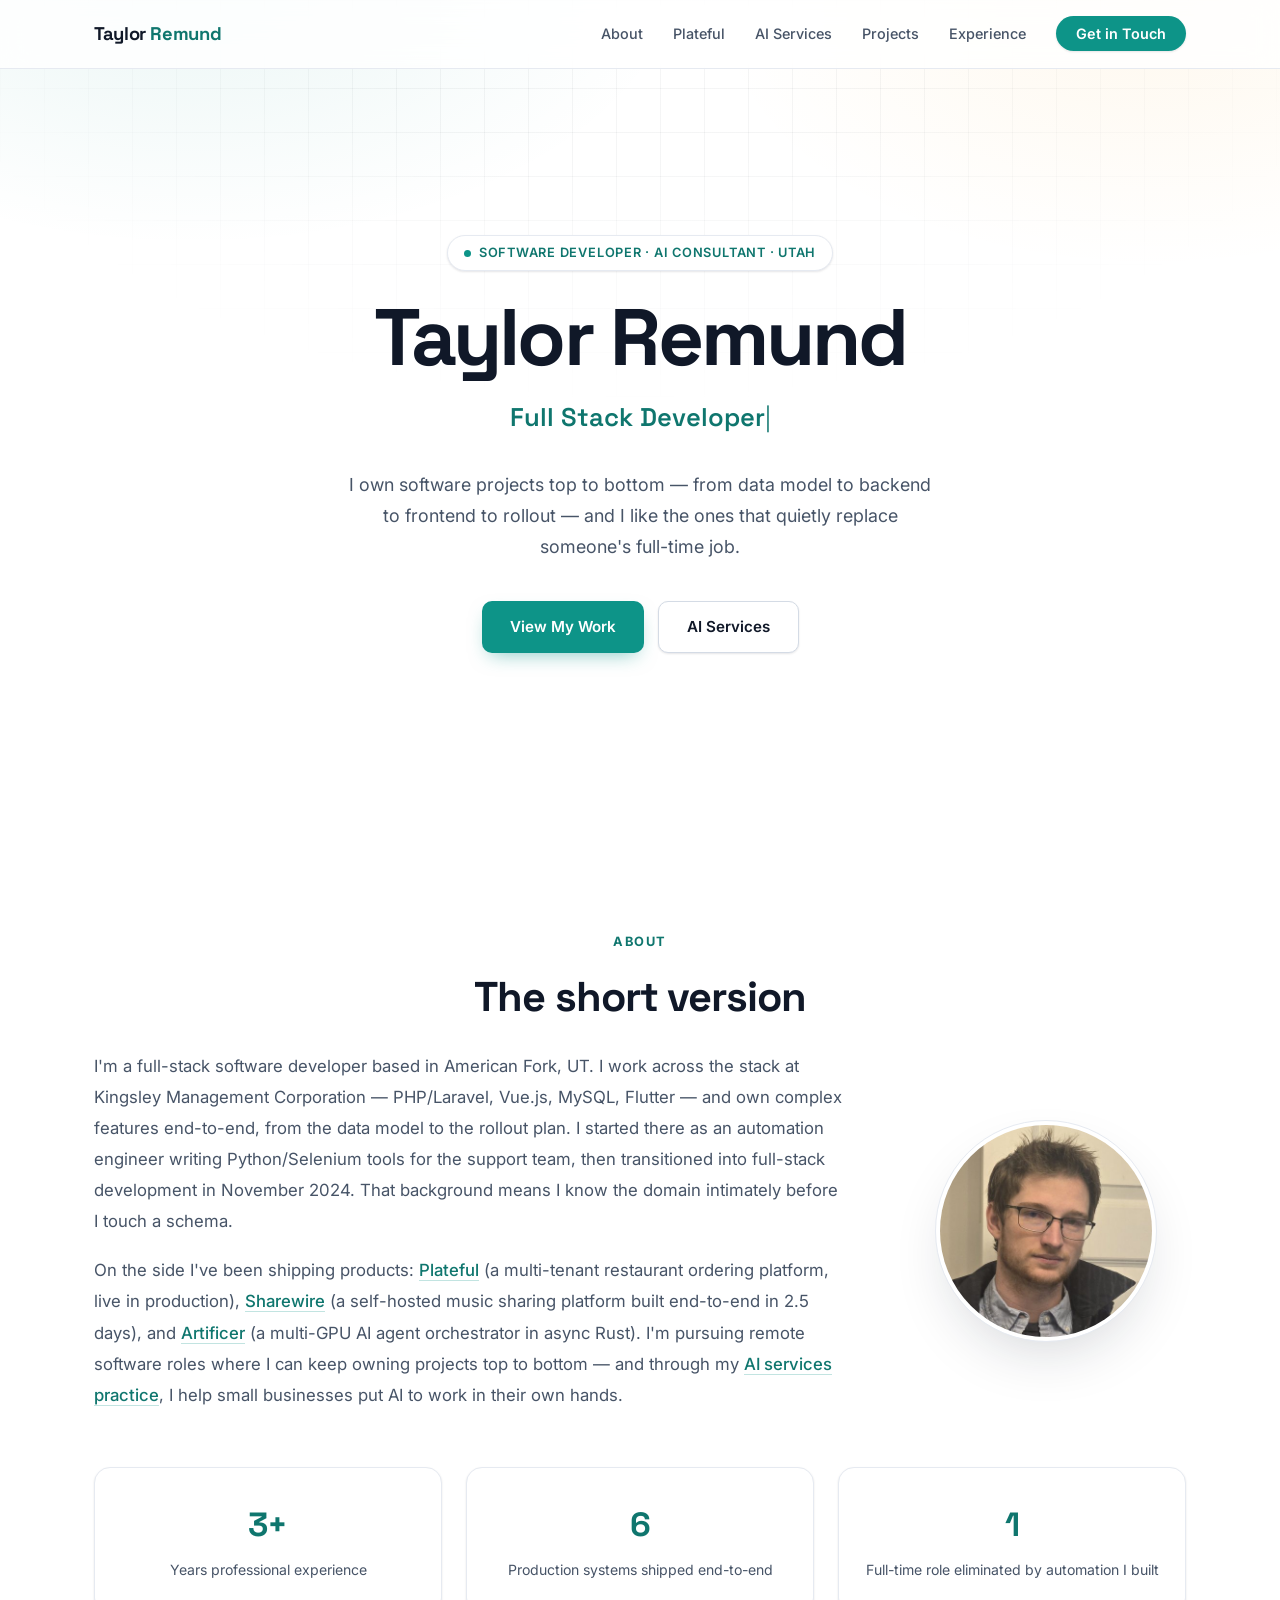
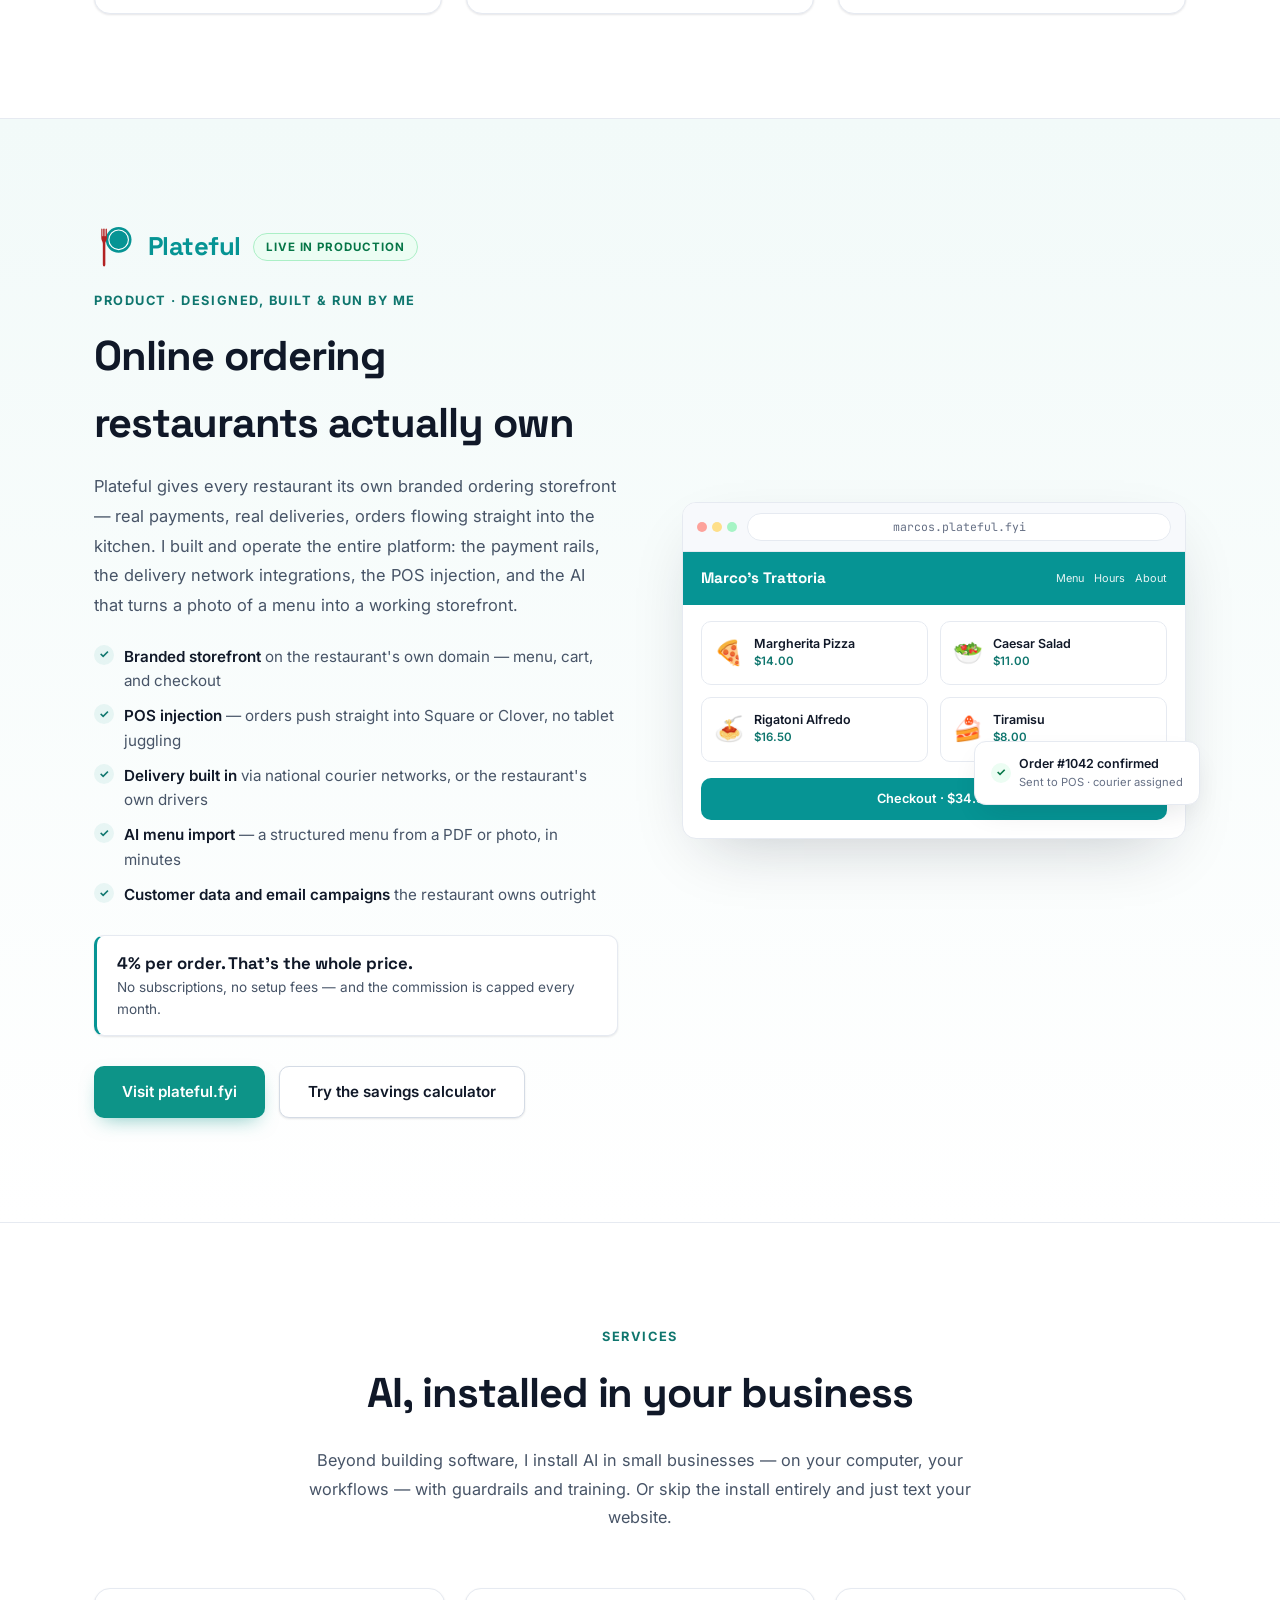
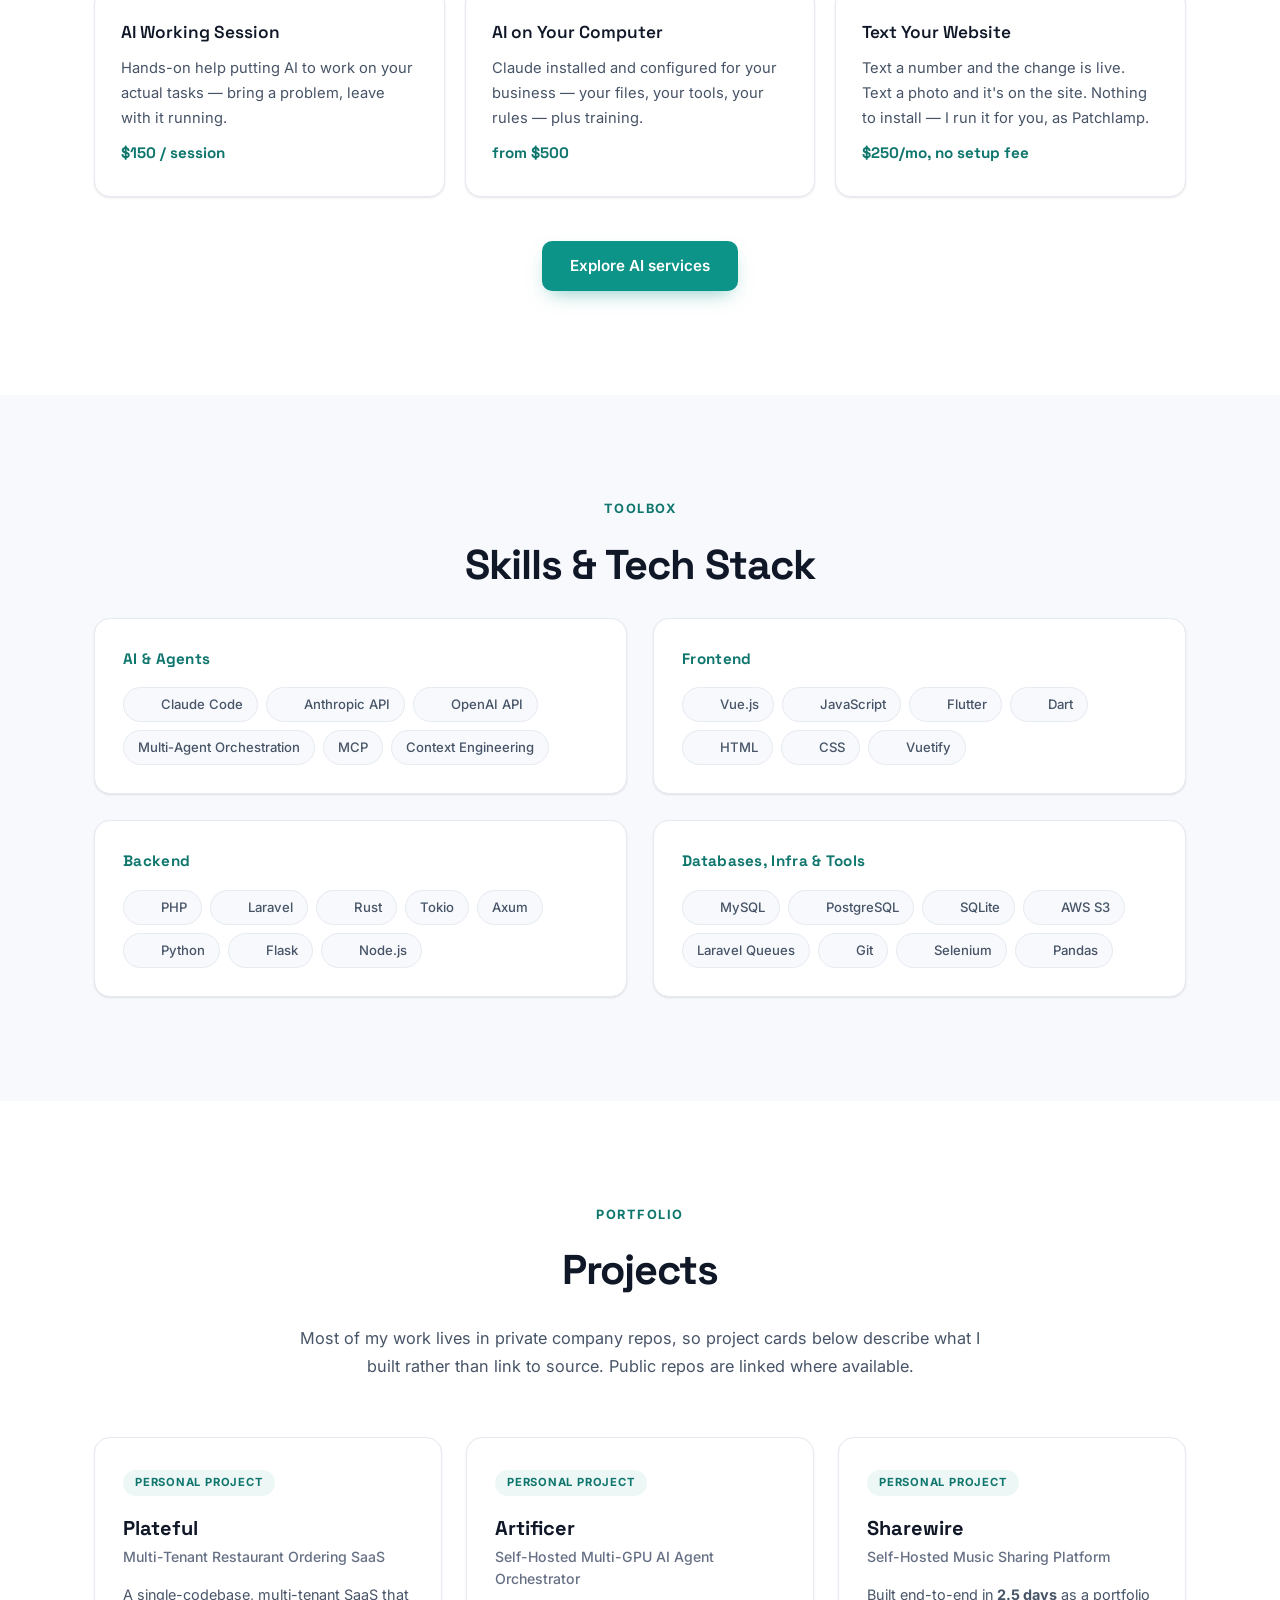
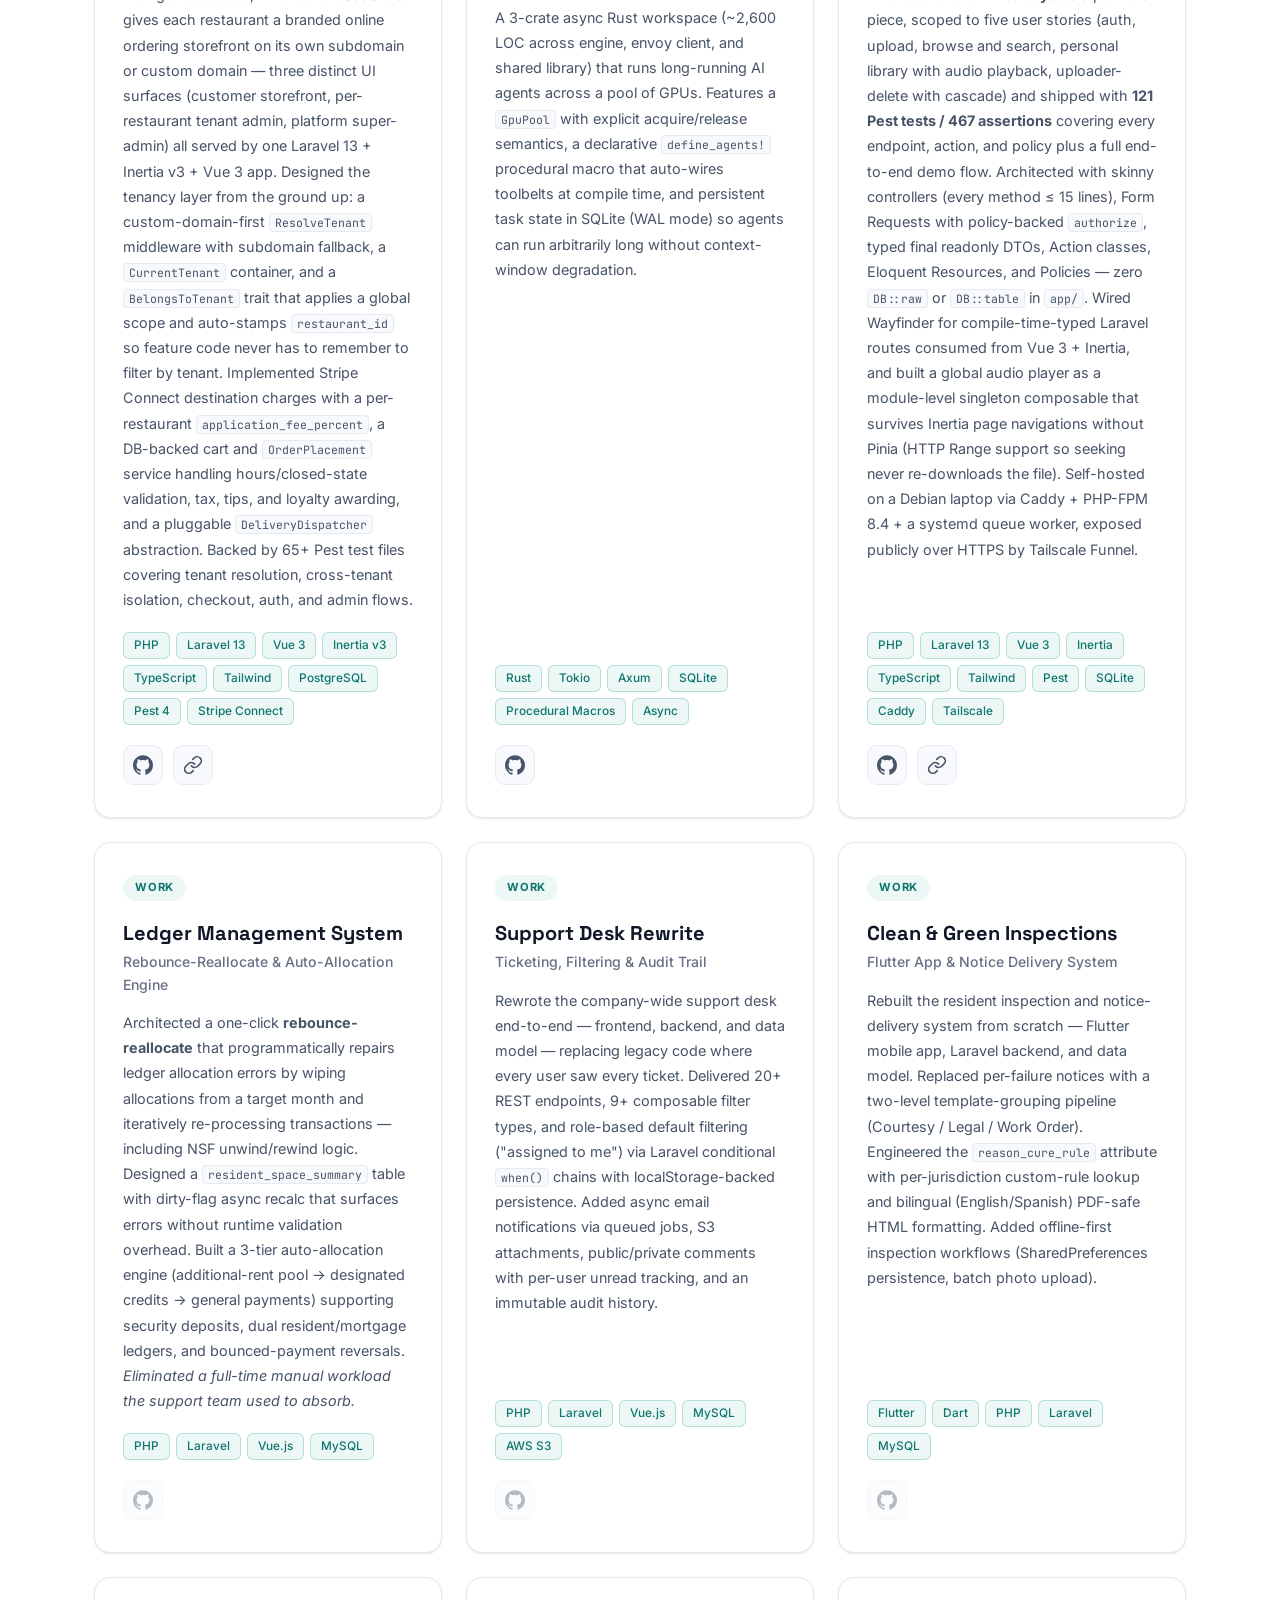
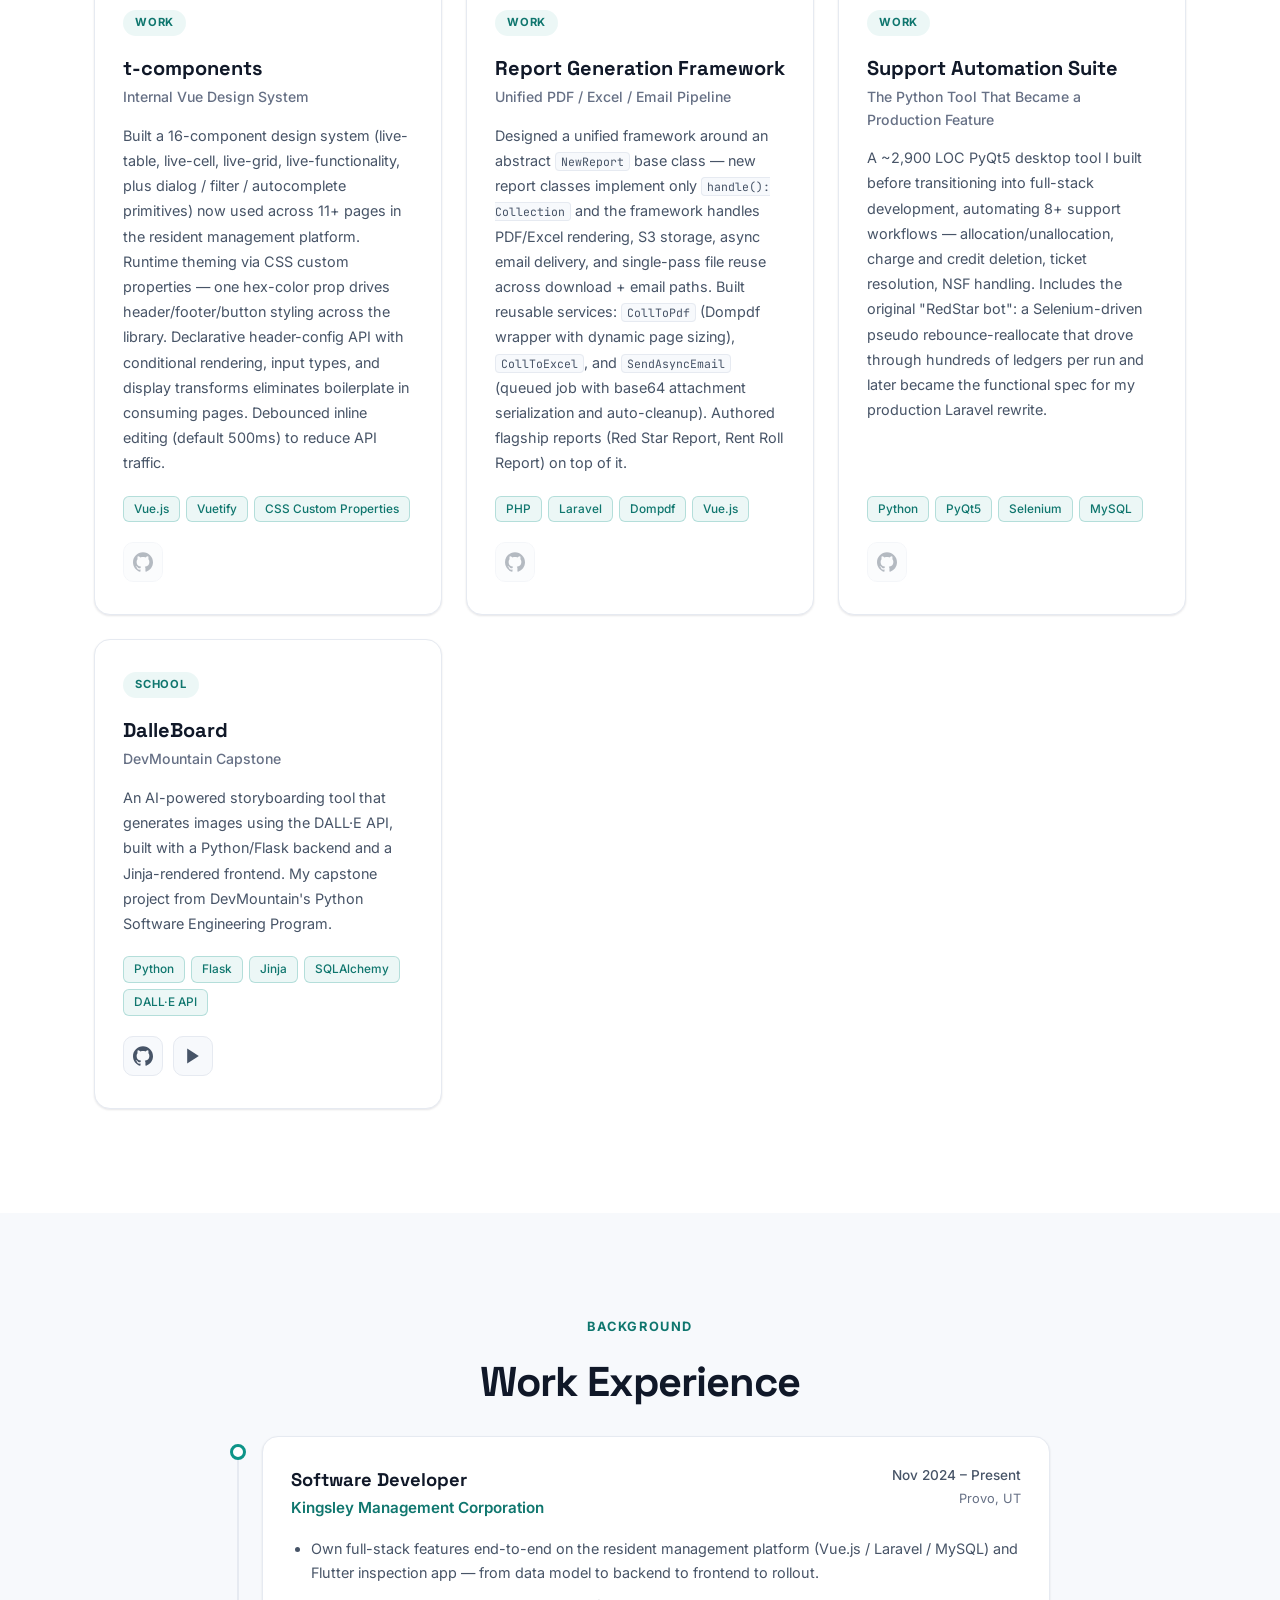
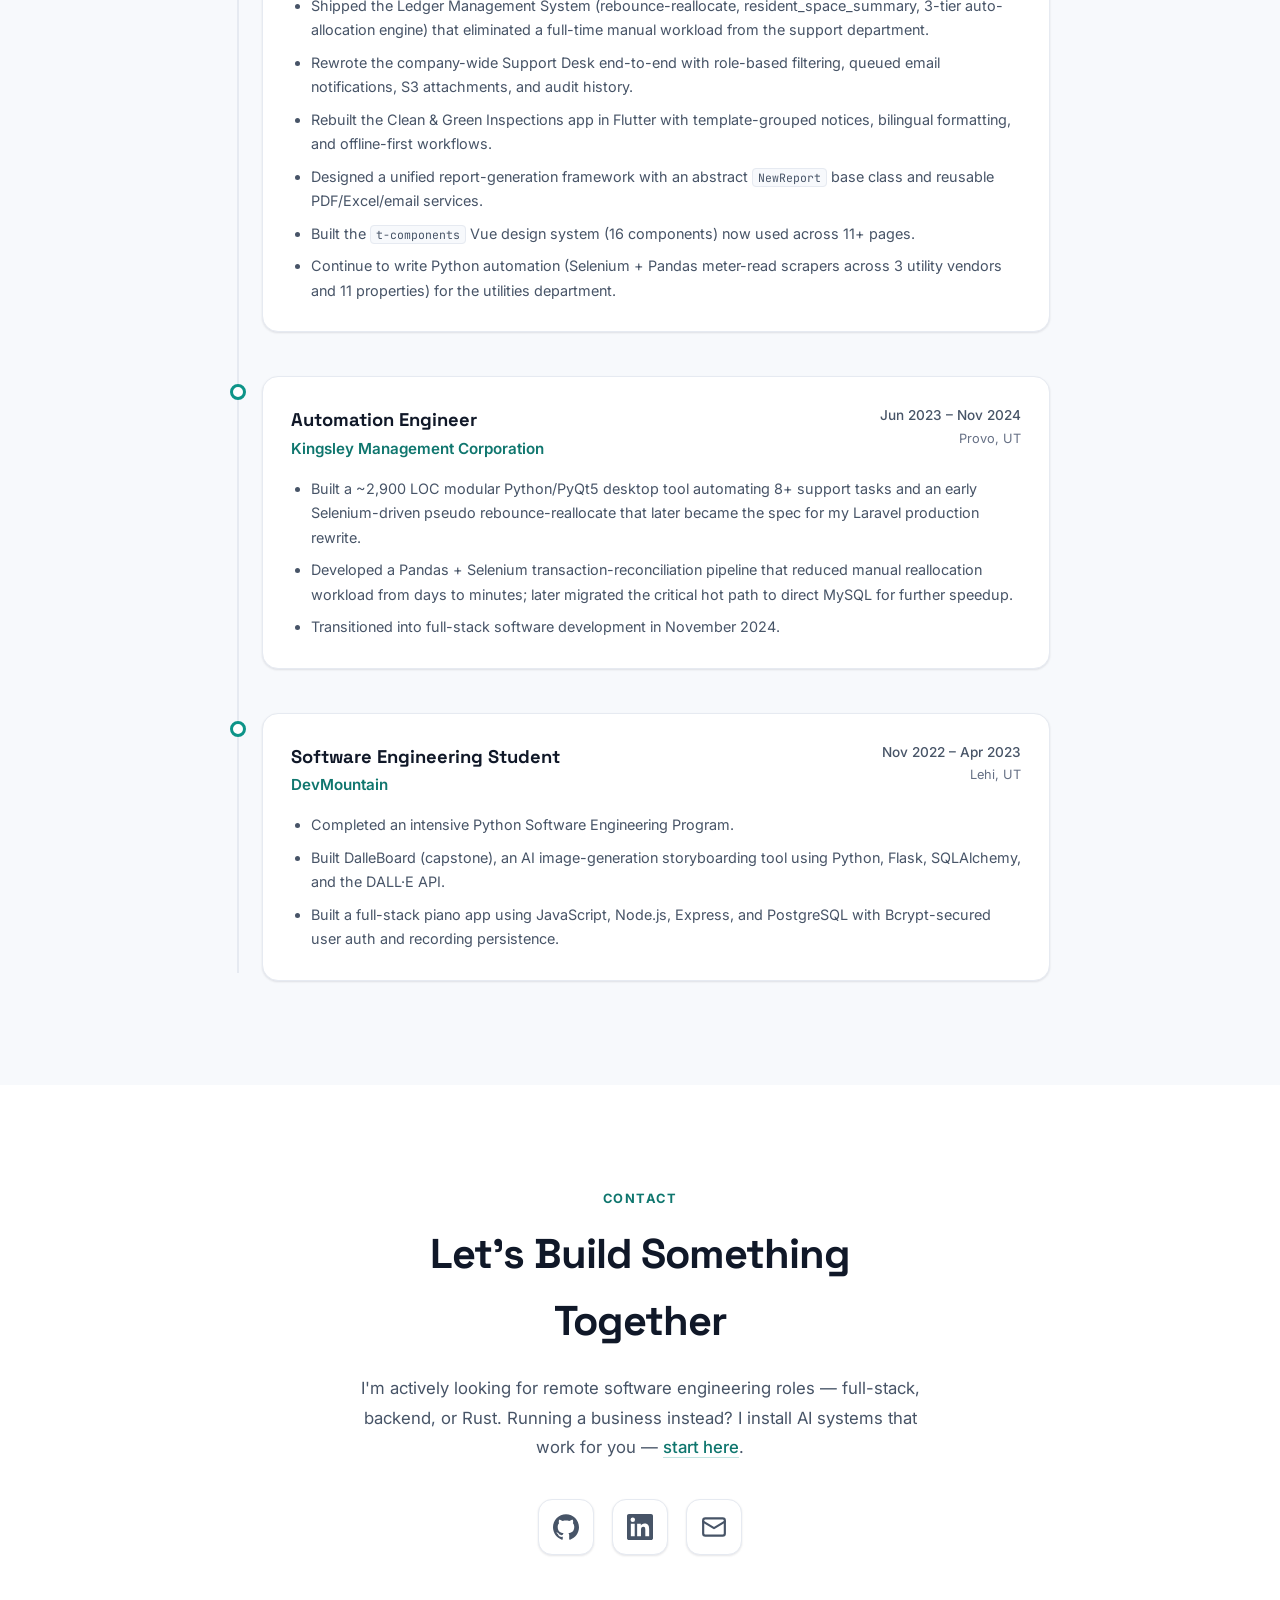
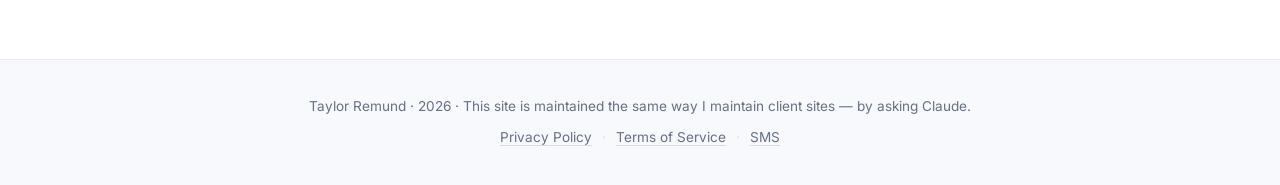
==== commit c20b5d84: "Drop the self-serve website package from /ai/ Taylor handles compute; Text Your Website is the only " ====
--- a/index.html
+++ b/index.html
@@ -155,7 +155,7 @@
     <div class="container">
       <span class="section-eyebrow reveal">Services</span>
       <h2 class="section-title reveal">AI, installed in your business</h2>
-      <p class="section-subtitle reveal">Beyond building software, I install AI in small businesses — on your computer, your website, your workflows — with guardrails and training. Or skip the install entirely and just text your website.</p>
+      <p class="section-subtitle reveal">Beyond building software, I install AI in small businesses — on your computer, your workflows — with guardrails and training. Or skip the install entirely and just text your website.</p>
       <div class="svc-grid">
         <a href="ai/#packages" class="svc-card card reveal">
           <h3>AI Working Session</h3>
@@ -168,11 +168,6 @@
           <span class="svc-price">from $500</span>
         </a>
         <a href="ai/#packages" class="svc-card card reveal">
-          <h3>AI-Run Website or Store</h3>
-          <p>A site or storefront you update by asking Claude on your own computer — live in a minute, always reversible.</p>
-          <span class="svc-price">from $1,500 + $99/mo</span>
-        </a>
-        <a href="ai/#packages" class="svc-card card reveal">
           <h3>Text Your Website</h3>
           <p>Text a number and the change is live. Text a photo and it's on the site. Nothing to install — I run it for you, as Patchlamp.</p>
           <span class="svc-price">$250/mo, no setup fee</span>
--- a/style.css
+++ b/style.css
@@ -535,7 +535,7 @@
 }
 
 /* ========== AI SERVICES TEASER ========== */
-.svc-grid { display: grid; grid-template-columns: repeat(4, 1fr); gap: 20px; margin-bottom: 44px; }
+.svc-grid { display: grid; grid-template-columns: repeat(3, 1fr); gap: 20px; margin-bottom: 44px; }
 .svc-card { padding: 30px 26px; display: flex; flex-direction: column; gap: 10px; }
 .svc-card h3 { font-family: var(--font-heading); font-size: 1.08rem; font-weight: 600; }
 .svc-card p { font-size: 0.92rem; color: var(--text-muted); line-height: 1.7; flex: 1; }
@@ -543,7 +543,6 @@
 .svc-cta { text-align: center; }
 .svc-grid .svc-card.reveal:nth-child(2) { transition-delay: 0.1s; }
 .svc-grid .svc-card.reveal:nth-child(3) { transition-delay: 0.2s; }
-.svc-grid .svc-card.reveal:nth-child(4) { transition-delay: 0.3s; }
 @media (max-width: 1000px) { .svc-grid { grid-template-columns: repeat(2, 1fr); } }
 @media (max-width: 600px) { .svc-grid { grid-template-columns: 1fr; } }
 
@@ -712,7 +711,7 @@
 @media (max-width: 860px) { .steps-grid { grid-template-columns: 1fr; } }
 
 /* ========== PACKAGES (AI page) ========== */
-.pkg-grid { display: grid; grid-template-columns: repeat(2, 1fr); gap: 24px; align-items: stretch; max-width: 960px; margin: 0 auto; }
+.pkg-grid { display: grid; grid-template-columns: repeat(3, 1fr); gap: 24px; align-items: stretch; max-width: 1080px; margin: 0 auto; }
 .pkg-card { position: relative; padding: 38px 28px; display: flex; flex-direction: column; }
 .pkg-featured {
   border-color: var(--accent-border);
@@ -778,7 +777,7 @@
 }
 .pkg-grid .pkg-card.reveal:nth-child(2) { transition-delay: 0.08s; }
 .pkg-grid .pkg-card.reveal:nth-child(3) { transition-delay: 0.16s; }
-.pkg-grid .pkg-card.reveal:nth-child(4) { transition-delay: 0.24s; }
+@media (max-width: 1000px) { .pkg-grid { grid-template-columns: repeat(2, 1fr); max-width: 760px; } }
 @media (max-width: 720px) {
   .pkg-grid { grid-template-columns: 1fr; }
   .pkg-featured { order: -1; }
@@ -902,74 +901,3 @@
 ::-webkit-scrollbar-track { background: var(--bg-alt); }
 ::-webkit-scrollbar-thumb { background: #cdd5e0; border-radius: 5px; }
 ::-webkit-scrollbar-thumb:hover { background: #b6c1d0; }
-
-/* ========== SERVICE PAGE (/ai/) additions — svc-/pkg- only ========== */
-.svc-hero-note { margin-top: 26px; font-size: 0.9rem; color: var(--text-soft); max-width: 560px; }
-.svc-facts { display: grid; grid-template-columns: repeat(2, 1fr); gap: 24px; max-width: 960px; margin: 0 auto; }
-.svc-fact { padding: 30px 28px; }
-.svc-fact h3 { font-family: var(--font-heading); font-size: 1.08rem; font-weight: 700; margin-bottom: 10px; color: var(--accent-ink); }
-.svc-fact p { font-size: 0.92rem; color: var(--text-muted); line-height: 1.75; }
-.svc-facts .svc-fact.reveal:nth-child(2) { transition-delay: 0.08s; }
-.svc-facts .svc-fact.reveal:nth-child(3) { transition-delay: 0.16s; }
-.svc-facts .svc-fact.reveal:nth-child(4) { transition-delay: 0.24s; }
-@media (max-width: 760px) { .svc-facts { grid-template-columns: 1fr; } }
-
-.svc-chat {
-  max-width: 640px;
-  margin: 0 auto;
-  background: var(--surface);
-  border: 1px solid var(--border);
-  border-radius: var(--radius);
-  box-shadow: var(--shadow-sm);
-  padding: 0 0 12px;
-  overflow: hidden;
-}
-.svc-chat-banner {
-  background: var(--bg-alt);
-  border-bottom: 1px dashed var(--border-strong);
-  color: var(--text-soft);
-  font-family: 'JetBrains Mono', monospace;
-  font-size: 0.74rem;
-  letter-spacing: 0.02em;
-  text-align: center;
-  padding: 10px 16px;
-  margin-bottom: 8px;
-}
-.svc-chat-msg { display: flex; gap: 12px; align-items: flex-start; padding: 8px 20px; }
-.svc-chat-msg p { margin: 0; font-size: 0.93rem; line-height: 1.6; color: var(--text); }
-.svc-chat-name { display: block; font-size: 0.76rem; font-weight: 600; color: var(--text-soft); margin-bottom: 2px; }
-.svc-chat-avatar {
-  flex: 0 0 34px;
-  width: 34px; height: 34px;
-  border-radius: 50%;
-  display: inline-flex; align-items: center; justify-content: center;
-  font-family: var(--font-heading); font-weight: 700; font-size: 0.9rem;
-  background: var(--bg-alt); color: var(--text-muted);
-  border: 1px solid var(--border);
-}
-.svc-chat-bot .svc-chat-avatar { background: var(--accent-soft); color: var(--accent-ink); border-color: var(--accent-border); }
-.svc-chat-bot .svc-chat-name { color: var(--accent-ink); }
-
-.pkg-grid-3 { grid-template-columns: repeat(3, 1fr); max-width: none; }
-.pkg-grid-3 .pkg-card { padding: 36px 24px; }
-.pkg-grid-3 .pkg-price-sub { line-height: 1.5; }
-@media (max-width: 960px) { .pkg-grid-3 { grid-template-columns: 1fr; max-width: 640px; } }
-.pkg-grid-small { max-width: 900px; }
-.pkg-also-title {
-  font-family: var(--font-heading);
-  font-size: 1.15rem;
-  font-weight: 600;
-  text-align: center;
-  color: var(--text-muted);
-  margin: 56px 0 24px;
-}
-.pkg-credits { max-width: 900px; margin: 32px auto 0; padding: 34px 32px; }
-.pkg-credits h3 { font-family: var(--font-heading); font-size: 1.15rem; font-weight: 700; margin-bottom: 18px; }
-.pkg-credits dl { display: grid; grid-template-columns: 200px 1fr; gap: 12px 24px; }
-.pkg-credits dt { font-weight: 600; color: var(--text); font-size: 0.92rem; line-height: 1.6; }
-.pkg-credits dd { margin: 0; color: var(--text-muted); font-size: 0.9rem; line-height: 1.7; }
-@media (max-width: 640px) {
-  .pkg-credits { padding: 26px 20px; }
-  .pkg-credits dl { grid-template-columns: 1fr; gap: 4px 0; }
-  .pkg-credits dd { margin-bottom: 12px; }
-}
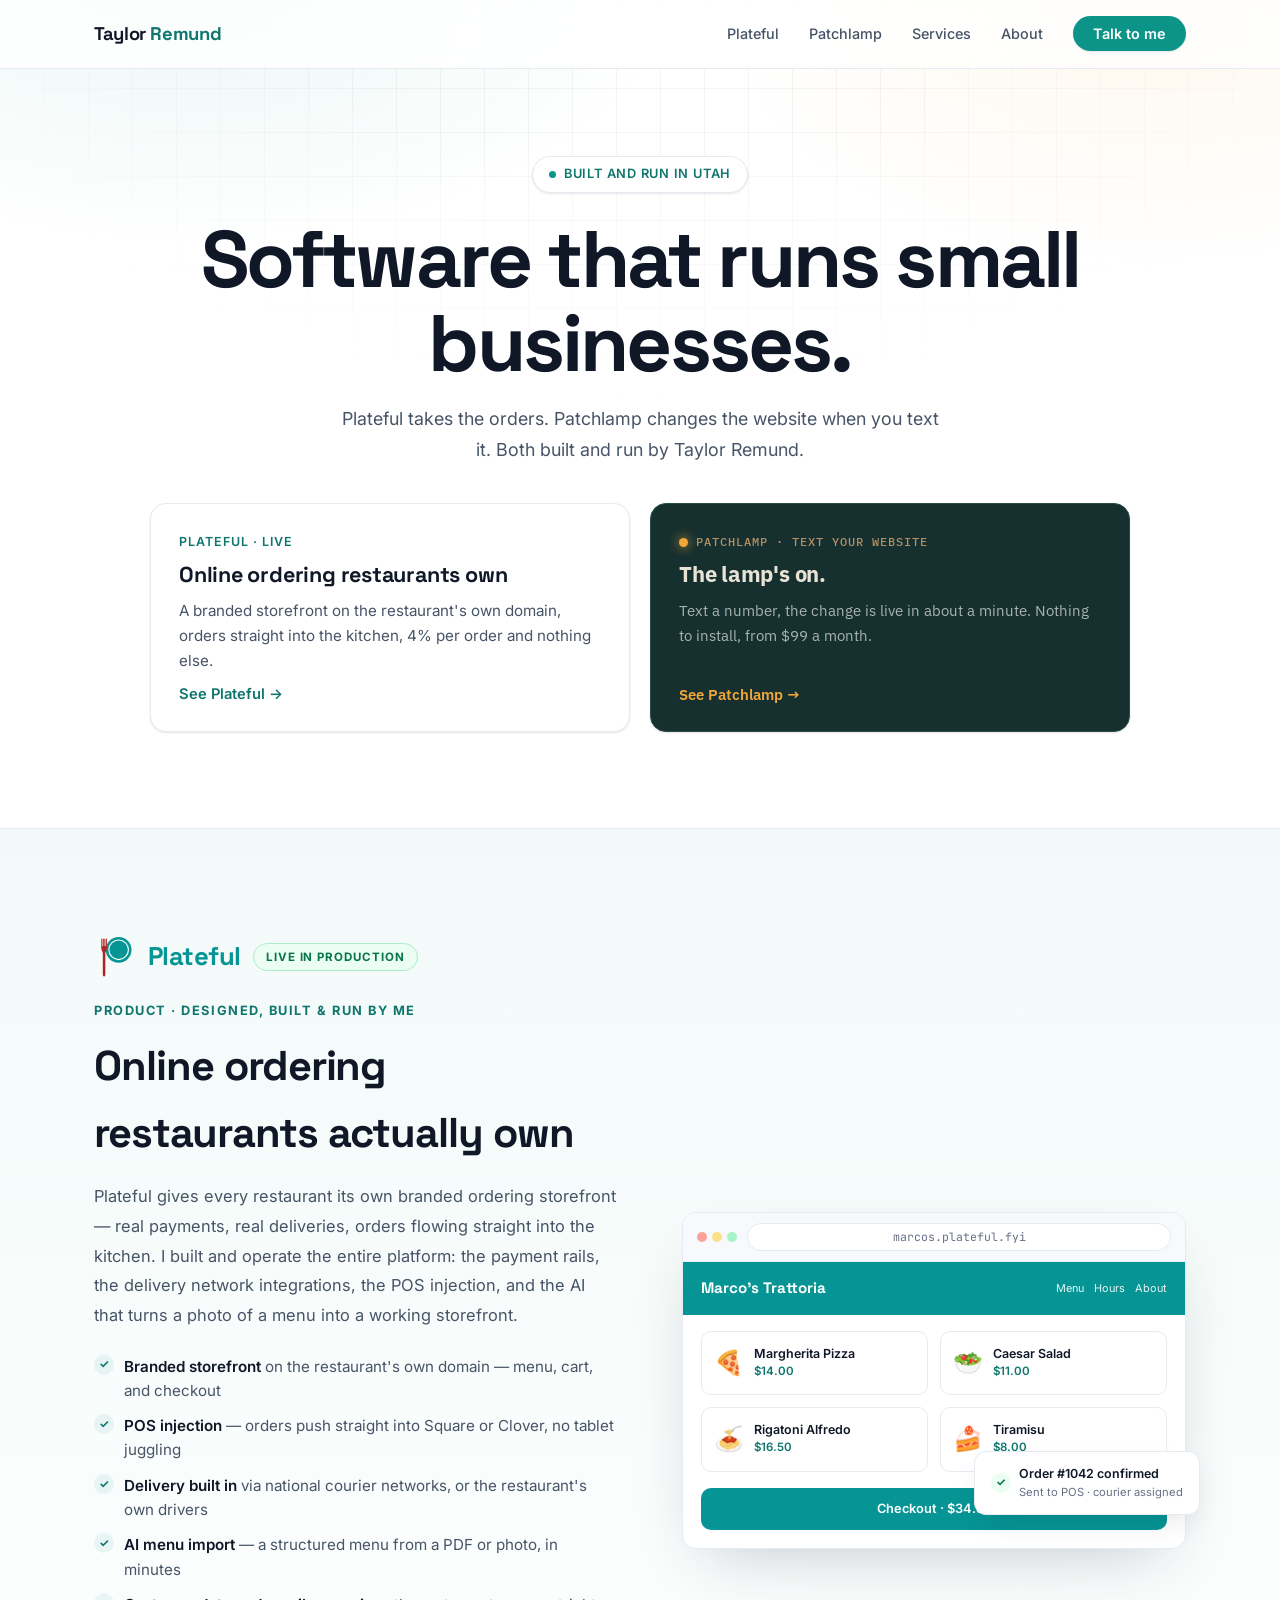
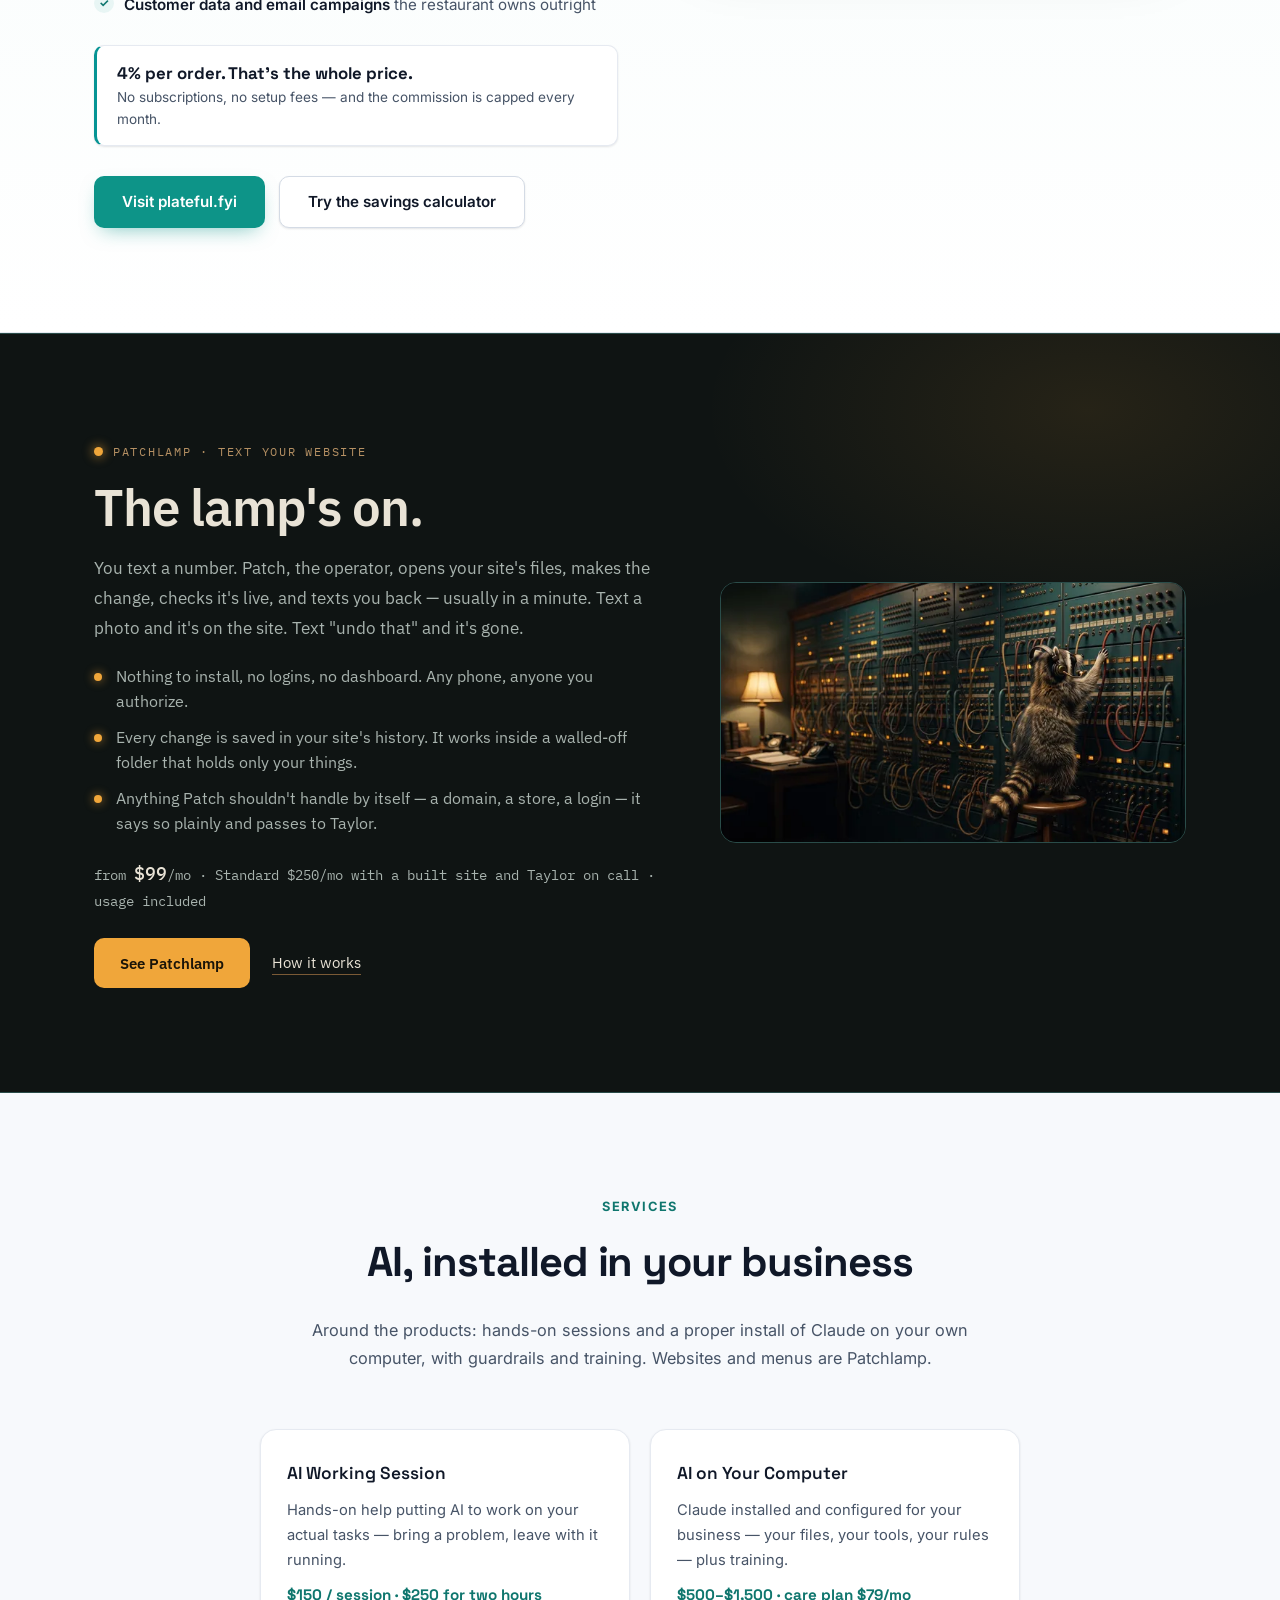
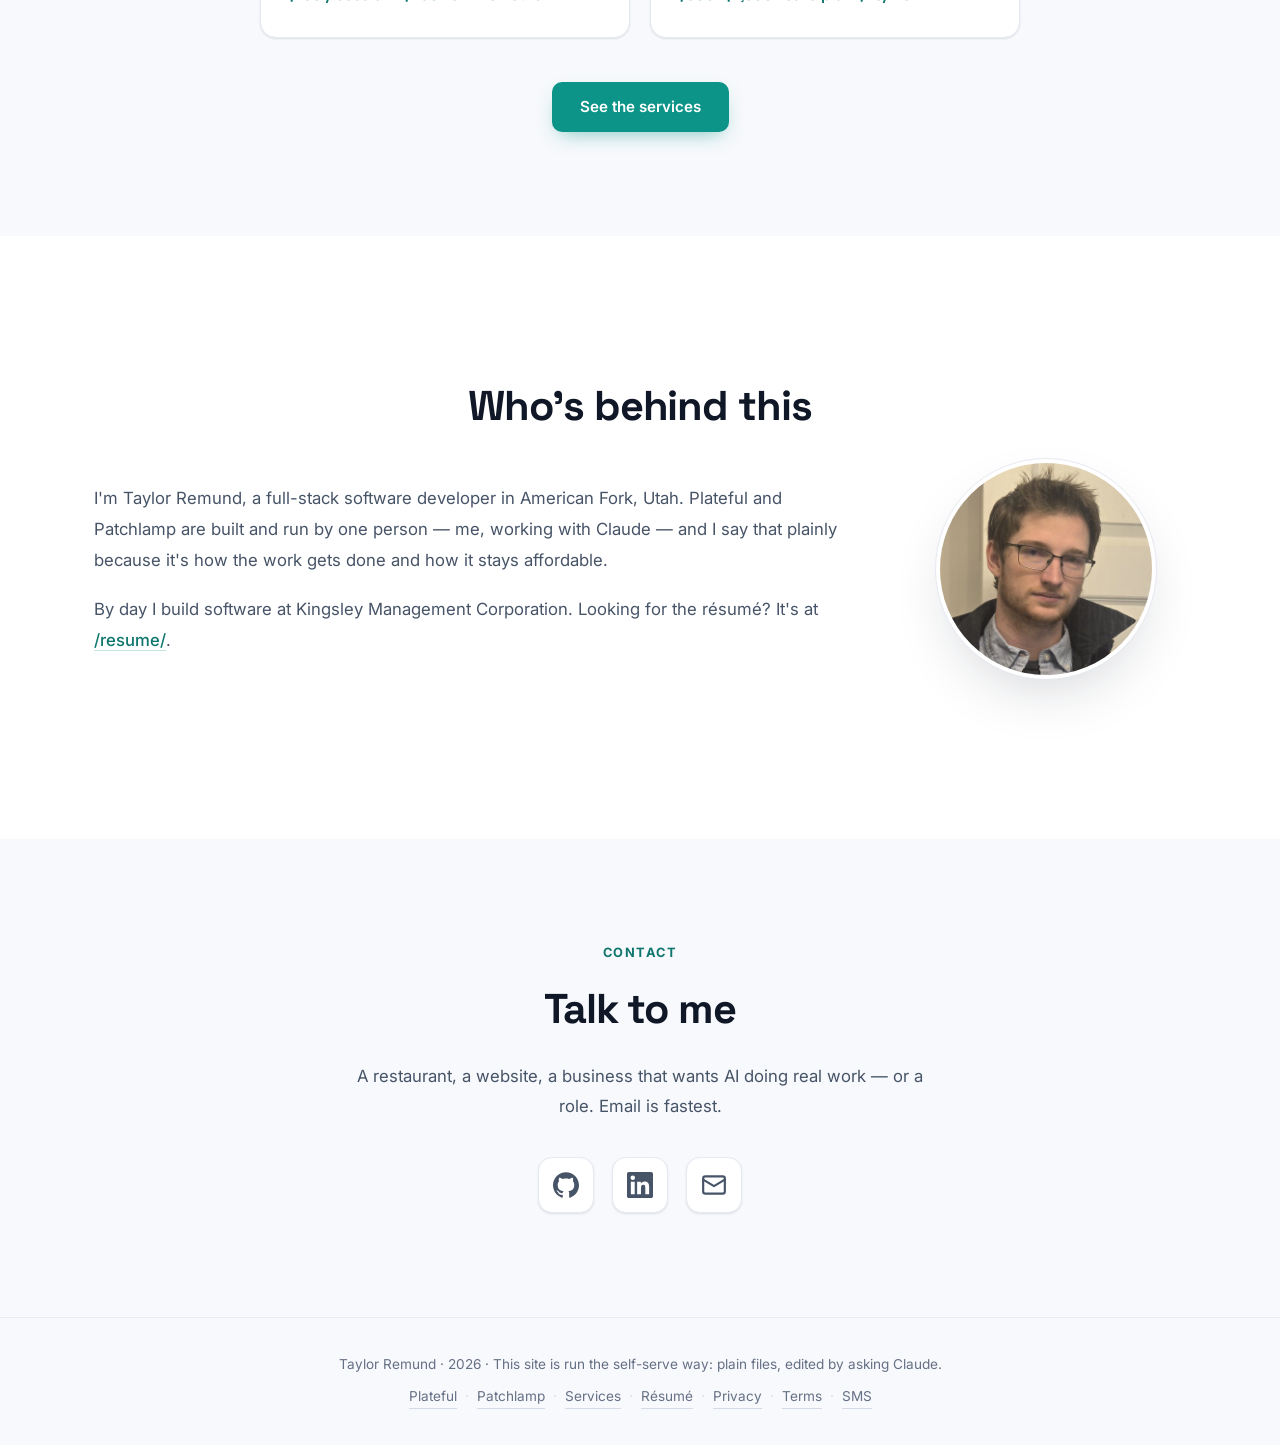
==== commit d6ad7e47: "Products first: hero with two product cards, Patchlamp band, /ai/ as Services, /resume/ for the empl" ====
--- a/index.html
+++ b/index.html
@@ -3,27 +3,19 @@
 <head>
   <meta charset="UTF-8">
   <meta name="viewport" content="width=device-width, initial-scale=1.0">
-  <title>Taylor Remund | Software Developer &amp; AI Consultant</title>
-  <meta name="description" content="Taylor Remund — full-stack software developer and AI consultant. I build production systems (Laravel, Vue, Rust, Flutter), run Plateful, and install AI in small businesses.">
-  <meta property="og:title" content="Taylor Remund — Software Developer &amp; AI Consultant">
-  <meta property="og:description" content="I build production software end-to-end, run Plateful, and install AI systems small businesses own outright.">
+  <title>Taylor Remund — Plateful and Patchlamp, software for small businesses</title>
+  <meta name="description" content="Plateful takes the orders. Patchlamp changes the website when you text it. Two products for small businesses, built and run in Utah by Taylor Remund.">
+  <meta property="og:title" content="Taylor Remund — Plateful and Patchlamp">
+  <meta property="og:description" content="Plateful takes the orders. Patchlamp changes the website when you text it. Built and run in Utah.">
   <meta property="og:type" content="website">
   <meta property="og:url" content="https://taylorremund.com/">
+  <meta property="og:image" content="https://taylorremund.com/assets/og.png">
   <link rel="preconnect" href="https://fonts.googleapis.com">
   <link rel="preconnect" href="https://fonts.gstatic.com" crossorigin>
-  <link href="https://fonts.googleapis.com/css2?family=Inter:wght@400;500;600&family=Space+Grotesk:wght@500;600;700&family=JetBrains+Mono:wght@400;500&display=swap" rel="stylesheet">
+  <link href="https://fonts.googleapis.com/css2?family=Inter:wght@400;500;600&family=Space+Grotesk:wght@500;600;700&family=JetBrains+Mono:wght@400;500&family=IBM+Plex+Sans:wght@400;600&family=IBM+Plex+Mono:wght@400;500&display=swap" rel="stylesheet">
   <link rel="stylesheet" href="style.css">
 </head>
 <body>
-
-  <!-- ==================== ICON SPRITE ==================== -->
-  <svg width="0" height="0" style="position:absolute" aria-hidden="true">
-    <symbol id="icon-github" viewBox="0 0 24 24"><path fill="currentColor" d="M12 .297c-6.63 0-12 5.373-12 12 0 5.303 3.438 9.8 8.205 11.385.6.113.82-.258.82-.577 0-.285-.01-1.04-.015-2.04-3.338.724-4.042-1.61-4.042-1.61C4.422 18.07 3.633 17.7 3.633 17.7c-1.087-.744.084-.729.084-.729 1.205.084 1.838 1.236 1.838 1.236 1.07 1.835 2.809 1.305 3.495.998.108-.776.417-1.305.76-1.605-2.665-.3-5.466-1.332-5.466-5.93 0-1.31.465-2.38 1.235-3.22-.135-.303-.54-1.523.105-3.176 0 0 1.005-.322 3.3 1.23.96-.267 1.98-.399 3-.405 1.02.006 2.04.138 3 .405 2.28-1.552 3.285-1.23 3.285-1.23.645 1.653.24 2.873.12 3.176.765.84 1.23 1.91 1.23 3.22 0 4.61-2.805 5.625-5.475 5.92.42.36.81 1.096.81 2.22 0 1.606-.015 2.896-.015 3.286 0 .315.21.69.825.57C20.565 22.092 24 17.592 24 12.297c0-6.627-5.373-12-12-12"/></symbol>
-    <symbol id="icon-link" viewBox="0 0 24 24"><g fill="none" stroke="currentColor" stroke-width="2" stroke-linecap="round" stroke-linejoin="round"><path d="M10 13a5 5 0 0 0 7.54.54l3-3a5 5 0 0 0-7.07-7.07l-1.72 1.71"/><path d="M14 11a5 5 0 0 0-7.54-.54l-3 3a5 5 0 0 0 7.07 7.07l1.71-1.71"/></g></symbol>
-    <symbol id="icon-linkedin" viewBox="0 0 24 24"><path fill="currentColor" d="M20.447 20.452h-3.554v-5.569c0-1.328-.027-3.037-1.852-3.037-1.853 0-2.136 1.445-2.136 2.939v5.667H9.351V9h3.414v1.561h.046c.477-.9 1.637-1.85 3.37-1.85 3.601 0 4.267 2.37 4.267 5.455v6.286zM5.337 7.433a2.062 2.062 0 01-2.063-2.065 2.064 2.064 0 112.063 2.065zm1.782 13.019H3.555V9h3.564v11.452zM22.225 0H1.771C.792 0 0 .774 0 1.729v20.542C0 23.227.792 24 1.771 24h20.451C23.2 24 24 23.227 24 22.271V1.729C24 .774 23.2 0 22.222 0h.003z"/></symbol>
-    <symbol id="icon-mail" viewBox="0 0 24 24"><g fill="none" stroke="currentColor" stroke-width="2" stroke-linecap="round" stroke-linejoin="round"><rect x="2" y="4" width="20" height="16" rx="2"/><polyline points="22,7 12,13 2,7"/></g></symbol>
-    <symbol id="icon-play" viewBox="0 0 24 24"><polygon fill="currentColor" points="5 3 19 12 5 21 5 3"/></symbol>
-  </svg>
 
   <!-- ==================== NAVBAR ==================== -->
   <nav class="navbar" id="navbar">
@@ -33,59 +25,34 @@
         <span></span><span></span><span></span>
       </button>
       <ul class="nav-links" id="navLinks">
+        <li><a href="#plateful">Plateful</a></li>
+        <li><a href="#patchlamp">Patchlamp</a></li>
+        <li><a href="#services">Services</a></li>
         <li><a href="#about">About</a></li>
-        <li><a href="#plateful">Plateful</a></li>
-        <li><a href="ai/">AI Services</a></li>
-        <li><a href="#projects">Projects</a></li>
-        <li><a href="#experience">Experience</a></li>
-        <li><a href="#contact" class="nav-cta">Get in Touch</a></li>
+        <li><a href="#contact" class="nav-cta">Talk to me</a></li>
       </ul>
     </div>
   </nav>
 
   <!-- ==================== HERO ==================== -->
   <section class="hero" id="hero">
-    <div class="hero-content">
-      <span class="hero-kicker reveal">Software Developer &middot; AI Consultant &middot; Utah</span>
-      <h1 class="hero-name reveal">Taylor Remund</h1>
-      <div class="hero-typewriter reveal">
-        <span class="typewriter-text" id="typewriter"></span><span class="typewriter-cursor">|</span>
-      </div>
-      <p class="hero-tagline reveal">I own software projects top to bottom — from data model to backend to frontend to rollout — and I like the ones that quietly replace someone's full-time job.</p>
-      <div class="hero-cta reveal">
-        <a href="#projects" class="btn btn-primary">View My Work</a>
-        <a href="ai/" class="btn btn-outline">AI Services</a>
-      </div>
-    </div>
-  </section>
-
-  <!-- ==================== ABOUT ==================== -->
-  <section class="section" id="about">
-    <div class="container">
-      <span class="section-eyebrow reveal">About</span>
-      <h2 class="section-title reveal">The short version</h2>
-      <div class="about-grid">
-        <div class="about-text reveal">
-          <p>I'm a full-stack software developer based in American Fork, UT. I work across the stack at Kingsley Management Corporation — PHP/Laravel, Vue.js, MySQL, Flutter — and own complex features end-to-end, from the data model to the rollout plan. I started there as an automation engineer writing Python/Selenium tools for the support team, then transitioned into full-stack development in November 2024. That background means I know the domain intimately before I touch a schema.</p>
-          <p>On the side I've been shipping products: <a href="#plateful" class="inline-link">Plateful</a> (a multi-tenant restaurant ordering platform, live in production), <a href="#projects" class="inline-link">Sharewire</a> (a self-hosted music sharing platform built end-to-end in 2.5 days), and <a href="#projects" class="inline-link">Artificer</a> (a multi-GPU AI agent orchestrator in async Rust). I'm pursuing remote software roles where I can keep owning projects top to bottom — and through my <a href="ai/" class="inline-link">AI services practice</a>, I help small businesses put AI to work in their own hands.</p>
-        </div>
-        <div class="about-photo reveal">
-          <img src="assets/taylor.jpg" alt="Taylor Remund" class="profile-photo" width="220" height="220">
-        </div>
-      </div>
-      <div class="stats-grid reveal">
-        <div class="stat-card card">
-          <span class="stat-number">3+</span>
-          <span class="stat-label">Years professional experience</span>
-        </div>
-        <div class="stat-card card">
-          <span class="stat-number">6</span>
-          <span class="stat-label">Production systems shipped end-to-end</span>
-        </div>
-        <div class="stat-card card">
-          <span class="stat-number">1</span>
-          <span class="stat-label">Full-time role eliminated by automation I built</span>
-        </div>
+    <div class="hero-content hero-content--wide">
+      <span class="hero-kicker reveal">Built and run in Utah</span>
+      <h1 class="hero-name reveal">Software that runs small businesses.</h1>
+      <p class="hero-tagline reveal">Plateful takes the orders. Patchlamp changes the website when you text it. Both built and run by Taylor Remund.</p>
+      <div class="product-cards reveal">
+        <a href="#plateful" class="product-card card">
+          <span class="product-card-kicker">Plateful &middot; live</span>
+          <h2>Online ordering restaurants own</h2>
+          <p>A branded storefront on the restaurant's own domain, orders straight into the kitchen, 4% per order and nothing else.</p>
+          <span class="product-card-link">See Plateful &rarr;</span>
+        </a>
+        <a href="#patchlamp" class="product-card product-card--patchlamp">
+          <span class="product-card-kicker"><i class="pl-lamp"></i> Patchlamp &middot; text your website</span>
+          <h2>The lamp's on.</h2>
+          <p>Text a number, the change is live in about a minute. Nothing to install, from $99 a month.</p>
+          <span class="product-card-link">See Patchlamp &rarr;</span>
+        </a>
       </div>
     </div>
   </section>
@@ -150,335 +117,94 @@
     </div>
   </section>
 
-  <!-- ==================== AI SERVICES TEASER ==================== -->
-  <section class="section" id="ai-services">
+  <!-- ==================== PATCHLAMP ==================== -->
+  <section class="section section-patchlamp" id="patchlamp">
+    <div class="container">
+      <div class="pl-grid">
+        <div class="pl-copy reveal">
+          <span class="pl-kicker"><i class="pl-lamp"></i> Patchlamp &middot; Text your website</span>
+          <h2 class="pl-title">The lamp's on.</h2>
+          <p class="pl-lead">You text a number. Patch, the operator, opens your site's files, makes the change, checks it's live, and texts you back &mdash; usually in a minute. Text a photo and it's on the site. Text "undo that" and it's gone.</p>
+          <ul class="pl-list">
+            <li>Nothing to install, no logins, no dashboard. Any phone, anyone you authorize.</li>
+            <li>Every change is saved in your site's history. It works inside a walled-off folder that holds only your things.</li>
+            <li>Anything Patch shouldn't handle by itself &mdash; a domain, a store, a login &mdash; it says so plainly and passes to Taylor.</li>
+          </ul>
+          <p class="pl-price">from <strong>$99</strong>/mo &middot; Standard $250/mo with a built site and Taylor on call &middot; usage included</p>
+          <div class="pl-ctas">
+            <a href="https://patchlamp.com" class="pl-btn">See Patchlamp</a>
+            <a href="https://patchlamp.com/#how" class="pl-link">How it works</a>
+          </div>
+        </div>
+        <div class="pl-visual reveal">
+          <picture>
+            <source type="image/webp" srcset="assets/exchange-room-640.webp 640w, assets/exchange-room-1280.webp 1280w" sizes="(max-width: 900px) 100vw, 520px">
+            <img src="assets/exchange-room-1280.jpg" alt="A telephone exchange room: Patch, a raccoon in a cardigan, at the switchboard" width="1280" height="853" loading="lazy">
+          </picture>
+        </div>
+      </div>
+    </div>
+  </section>
+
+  <!-- ==================== SERVICES ==================== -->
+  <section class="section section-alt" id="services">
     <div class="container">
       <span class="section-eyebrow reveal">Services</span>
       <h2 class="section-title reveal">AI, installed in your business</h2>
-      <p class="section-subtitle reveal">Beyond building software, I install AI in small businesses — on your computer, your workflows — with guardrails and training. Or skip the install entirely and just text your website.</p>
-      <div class="svc-grid">
+      <p class="section-subtitle reveal">Around the products: hands-on sessions and a proper install of Claude on your own computer, with guardrails and training. Websites and menus are Patchlamp.</p>
+      <div class="svc-grid svc-grid--2">
         <a href="ai/#packages" class="svc-card card reveal">
           <h3>AI Working Session</h3>
-          <p>Hands-on help putting AI to work on your actual tasks — bring a problem, leave with it running.</p>
-          <span class="svc-price">$150 / session</span>
+          <p>Hands-on help putting AI to work on your actual tasks &mdash; bring a problem, leave with it running.</p>
+          <span class="svc-price">$150 / session &middot; $250 for two hours</span>
         </a>
         <a href="ai/#packages" class="svc-card card reveal">
           <h3>AI on Your Computer</h3>
-          <p>Claude installed and configured for your business — your files, your tools, your rules — plus training.</p>
-          <span class="svc-price">from $500</span>
-        </a>
-        <a href="ai/#packages" class="svc-card card reveal">
-          <h3>Text Your Website</h3>
-          <p>Text a number and the change is live. Text a photo and it's on the site. Nothing to install — I run it for you, as Patchlamp.</p>
-          <span class="svc-price">$250/mo, no setup fee</span>
+          <p>Claude installed and configured for your business &mdash; your files, your tools, your rules &mdash; plus training.</p>
+          <span class="svc-price">$500&ndash;$1,500 &middot; care plan $79/mo</span>
         </a>
       </div>
       <div class="svc-cta reveal">
-        <a href="ai/" class="btn btn-primary">Explore AI services</a>
-      </div>
-    </div>
-  </section>
-
-  <!-- ==================== SKILLS ==================== -->
-  <section class="section section-alt" id="skills">
-    <div class="container">
-      <span class="section-eyebrow reveal">Toolbox</span>
-      <h2 class="section-title reveal">Skills &amp; Tech Stack</h2>
-      <div class="skills-grid">
-        <div class="skill-category card reveal">
-          <h3 class="skill-category-title">AI &amp; Agents</h3>
-          <div class="skill-pills">
-            <span class="skill-pill"><img src="https://cdn.simpleicons.org/claude/D97757" alt="" class="skill-icon">Claude Code</span>
-            <span class="skill-pill"><img src="https://cdn.simpleicons.org/anthropic/191919" alt="" class="skill-icon">Anthropic API</span>
-            <span class="skill-pill"><img src="https://cdn.simpleicons.org/openai/000000" alt="" class="skill-icon">OpenAI API</span>
-            <span class="skill-pill">Multi-Agent Orchestration</span>
-            <span class="skill-pill">MCP</span>
-            <span class="skill-pill">Context Engineering</span>
-          </div>
-        </div>
-        <div class="skill-category card reveal">
-          <h3 class="skill-category-title">Frontend</h3>
-          <div class="skill-pills">
-            <span class="skill-pill"><img src="https://cdn.simpleicons.org/vuedotjs/4FC08D" alt="" class="skill-icon">Vue.js</span>
-            <span class="skill-pill"><img src="https://cdn.simpleicons.org/javascript/F7DF1E" alt="" class="skill-icon">JavaScript</span>
-            <span class="skill-pill"><img src="https://cdn.simpleicons.org/flutter/02569B" alt="" class="skill-icon">Flutter</span>
-            <span class="skill-pill"><img src="https://cdn.simpleicons.org/dart/0175C2" alt="" class="skill-icon">Dart</span>
-            <span class="skill-pill"><img src="https://cdn.simpleicons.org/html5/E34F26" alt="" class="skill-icon">HTML</span>
-            <span class="skill-pill"><img src="https://cdn.simpleicons.org/css3/1572B6" alt="" class="skill-icon">CSS</span>
-            <span class="skill-pill"><img src="https://cdn.simpleicons.org/vuetify/1867C0" alt="" class="skill-icon">Vuetify</span>
-          </div>
-        </div>
-        <div class="skill-category card reveal">
-          <h3 class="skill-category-title">Backend</h3>
-          <div class="skill-pills">
-            <span class="skill-pill"><img src="https://cdn.simpleicons.org/php/777BB4" alt="" class="skill-icon">PHP</span>
-            <span class="skill-pill"><img src="https://cdn.simpleicons.org/laravel/FF2D20" alt="" class="skill-icon">Laravel</span>
-            <span class="skill-pill"><img src="https://cdn.simpleicons.org/rust/000000" alt="" class="skill-icon">Rust</span>
-            <span class="skill-pill">Tokio</span>
-            <span class="skill-pill">Axum</span>
-            <span class="skill-pill"><img src="https://cdn.simpleicons.org/python/3776AB" alt="" class="skill-icon">Python</span>
-            <span class="skill-pill"><img src="https://cdn.simpleicons.org/flask/000000" alt="" class="skill-icon">Flask</span>
-            <span class="skill-pill"><img src="https://cdn.simpleicons.org/nodedotjs/339933" alt="" class="skill-icon">Node.js</span>
-          </div>
-        </div>
-        <div class="skill-category card reveal">
-          <h3 class="skill-category-title">Databases, Infra &amp; Tools</h3>
-          <div class="skill-pills">
-            <span class="skill-pill"><img src="https://cdn.simpleicons.org/mysql/4479A1" alt="" class="skill-icon">MySQL</span>
-            <span class="skill-pill"><img src="https://cdn.simpleicons.org/postgresql/4169E1" alt="" class="skill-icon">PostgreSQL</span>
-            <span class="skill-pill"><img src="https://cdn.simpleicons.org/sqlite/003B57" alt="" class="skill-icon">SQLite</span>
-            <span class="skill-pill"><img src="https://cdn.simpleicons.org/amazons3/E25444" alt="" class="skill-icon">AWS S3</span>
-            <span class="skill-pill">Laravel Queues</span>
-            <span class="skill-pill"><img src="https://cdn.simpleicons.org/git/F05032" alt="" class="skill-icon">Git</span>
-            <span class="skill-pill"><img src="https://cdn.simpleicons.org/selenium/43B02A" alt="" class="skill-icon">Selenium</span>
-            <span class="skill-pill"><img src="https://cdn.simpleicons.org/pandas/150458" alt="" class="skill-icon">Pandas</span>
-          </div>
-        </div>
-      </div>
-    </div>
-  </section>
-
-  <!-- ==================== PROJECTS ==================== -->
-  <section class="section" id="projects">
-    <div class="container">
-      <span class="section-eyebrow reveal">Portfolio</span>
-      <h2 class="section-title reveal">Projects</h2>
-      <p class="section-subtitle reveal">Most of my work lives in private company repos, so project cards below describe what I built rather than link to source. Public repos are linked where available.</p>
-      <div class="projects-grid">
-
-        <div class="project-card card reveal">
-          <div class="project-badge">Personal Project</div>
-          <h3 class="project-name">Plateful</h3>
-          <p class="project-subtitle">Multi-Tenant Restaurant Ordering SaaS</p>
-          <p class="project-desc">A single-codebase, multi-tenant SaaS that gives each restaurant a branded online ordering storefront on its own subdomain or custom domain — three distinct UI surfaces (customer storefront, per-restaurant tenant admin, platform super-admin) all served by one Laravel 13 + Inertia v3 + Vue 3 app. Designed the tenancy layer from the ground up: a custom-domain-first <code>ResolveTenant</code> middleware with subdomain fallback, a <code>CurrentTenant</code> container, and a <code>BelongsToTenant</code> trait that applies a global scope and auto-stamps <code>restaurant_id</code> so feature code never has to remember to filter by tenant. Implemented Stripe Connect destination charges with a per-restaurant <code>application_fee_percent</code>, a DB-backed cart and <code>OrderPlacement</code> service handling hours/closed-state validation, tax, tips, and loyalty awarding, and a pluggable <code>DeliveryDispatcher</code> abstraction. Backed by 65+ Pest test files covering tenant resolution, cross-tenant isolation, checkout, auth, and admin flows.</p>
-          <div class="project-tags">
-            <span>PHP</span><span>Laravel 13</span><span>Vue 3</span><span>Inertia v3</span><span>TypeScript</span><span>Tailwind</span><span>PostgreSQL</span><span>Pest 4</span><span>Stripe Connect</span>
-          </div>
-          <div class="project-links">
-            <a class="project-link" href="https://github.com/Taylor-Rem/plateful" target="_blank" rel="noopener" title="View on GitHub"><svg width="20" height="20"><use href="#icon-github"/></svg></a>
-            <a class="project-link" href="https://plateful.fyi" target="_blank" rel="noopener" title="Live Site"><svg width="20" height="20"><use href="#icon-link"/></svg></a>
-          </div>
-        </div>
-
-        <div class="project-card card reveal">
-          <div class="project-badge">Personal Project</div>
-          <h3 class="project-name">Artificer</h3>
-          <p class="project-subtitle">Self-Hosted Multi-GPU AI Agent Orchestrator</p>
-          <p class="project-desc">A 3-crate async Rust workspace (~2,600 LOC across engine, envoy client, and shared library) that runs long-running AI agents across a pool of GPUs. Features a <code>GpuPool</code> with explicit acquire/release semantics, a declarative <code>define_agents!</code> procedural macro that auto-wires toolbelts at compile time, and persistent task state in SQLite (WAL mode) so agents can run arbitrarily long without context-window degradation.</p>
-          <div class="project-tags">
-            <span>Rust</span><span>Tokio</span><span>Axum</span><span>SQLite</span><span>Procedural Macros</span><span>Async</span>
-          </div>
-          <div class="project-links">
-            <a class="project-link" href="https://github.com/Taylor-Rem/artificer" target="_blank" rel="noopener" title="View on GitHub"><svg width="20" height="20"><use href="#icon-github"/></svg></a>
-          </div>
-        </div>
-
-        <div class="project-card card reveal">
-          <div class="project-badge">Personal Project</div>
-          <h3 class="project-name">Sharewire</h3>
-          <p class="project-subtitle">Self-Hosted Music Sharing Platform</p>
-          <p class="project-desc">Built end-to-end in <strong>2.5 days</strong> as a portfolio piece, scoped to five user stories (auth, upload, browse and search, personal library with audio playback, uploader-delete with cascade) and shipped with <strong>121 Pest tests / 467 assertions</strong> covering every endpoint, action, and policy plus a full end-to-end demo flow. Architected with skinny controllers (every method ≤ 15 lines), Form Requests with policy-backed <code>authorize</code>, typed final readonly DTOs, Action classes, Eloquent Resources, and Policies — zero <code>DB::raw</code> or <code>DB::table</code> in <code>app/</code>. Wired Wayfinder for compile-time-typed Laravel routes consumed from Vue 3 + Inertia, and built a global audio player as a module-level singleton composable that survives Inertia page navigations without Pinia (HTTP Range support so seeking never re-downloads the file). Self-hosted on a Debian laptop via Caddy + PHP-FPM 8.4 + a systemd queue worker, exposed publicly over HTTPS by Tailscale Funnel.</p>
-          <div class="project-tags">
-            <span>PHP</span><span>Laravel 13</span><span>Vue 3</span><span>Inertia</span><span>TypeScript</span><span>Tailwind</span><span>Pest</span><span>SQLite</span><span>Caddy</span><span>Tailscale</span>
-          </div>
-          <div class="project-links">
-            <a class="project-link" href="https://github.com/Taylor-Rem/sharewire" target="_blank" rel="noopener" title="View on GitHub"><svg width="20" height="20"><use href="#icon-github"/></svg></a>
-            <a class="project-link" href="https://sharewire.taila21774.ts.net" target="_blank" rel="noopener" title="Live Demo"><svg width="20" height="20"><use href="#icon-link"/></svg></a>
-          </div>
-        </div>
-
-        <div class="project-card card reveal">
-          <div class="project-badge">Work</div>
-          <h3 class="project-name">Ledger Management System</h3>
-          <p class="project-subtitle">Rebounce-Reallocate &amp; Auto-Allocation Engine</p>
-          <p class="project-desc">Architected a one-click <strong>rebounce-reallocate</strong> that programmatically repairs ledger allocation errors by wiping allocations from a target month and iteratively re-processing transactions — including NSF unwind/rewind logic. Designed a <code>resident_space_summary</code> table with dirty-flag async recalc that surfaces errors without runtime validation overhead. Built a 3-tier auto-allocation engine (additional-rent pool → designated credits → general payments) supporting security deposits, dual resident/mortgage ledgers, and bounced-payment reversals. <em>Eliminated a full-time manual workload the support team used to absorb.</em></p>
-          <div class="project-tags">
-            <span>PHP</span><span>Laravel</span><span>Vue.js</span><span>MySQL</span>
-          </div>
-          <div class="project-links">
-            <span class="project-link disabled" title="Private Repo"><svg width="20" height="20"><use href="#icon-github"/></svg></span>
-          </div>
-        </div>
-
-        <div class="project-card card reveal">
-          <div class="project-badge">Work</div>
-          <h3 class="project-name">Support Desk Rewrite</h3>
-          <p class="project-subtitle">Ticketing, Filtering &amp; Audit Trail</p>
-          <p class="project-desc">Rewrote the company-wide support desk end-to-end — frontend, backend, and data model — replacing legacy code where every user saw every ticket. Delivered 20+ REST endpoints, 9+ composable filter types, and role-based default filtering ("assigned to me") via Laravel conditional <code>when()</code> chains with localStorage-backed persistence. Added async email notifications via queued jobs, S3 attachments, public/private comments with per-user unread tracking, and an immutable audit history.</p>
-          <div class="project-tags">
-            <span>PHP</span><span>Laravel</span><span>Vue.js</span><span>MySQL</span><span>AWS S3</span>
-          </div>
-          <div class="project-links">
-            <span class="project-link disabled" title="Private Repo"><svg width="20" height="20"><use href="#icon-github"/></svg></span>
-          </div>
-        </div>
-
-        <div class="project-card card reveal">
-          <div class="project-badge">Work</div>
-          <h3 class="project-name">Clean &amp; Green Inspections</h3>
-          <p class="project-subtitle">Flutter App &amp; Notice Delivery System</p>
-          <p class="project-desc">Rebuilt the resident inspection and notice-delivery system from scratch — Flutter mobile app, Laravel backend, and data model. Replaced per-failure notices with a two-level template-grouping pipeline (Courtesy / Legal / Work Order). Engineered the <code>reason_cure_rule</code> attribute with per-jurisdiction custom-rule lookup and bilingual (English/Spanish) PDF-safe HTML formatting. Added offline-first inspection workflows (SharedPreferences persistence, batch photo upload).</p>
-          <div class="project-tags">
-            <span>Flutter</span><span>Dart</span><span>PHP</span><span>Laravel</span><span>MySQL</span>
-          </div>
-          <div class="project-links">
-            <span class="project-link disabled" title="Private Repo"><svg width="20" height="20"><use href="#icon-github"/></svg></span>
-          </div>
-        </div>
-
-        <div class="project-card card reveal">
-          <div class="project-badge">Work</div>
-          <h3 class="project-name">t-components</h3>
-          <p class="project-subtitle">Internal Vue Design System</p>
-          <p class="project-desc">Built a 16-component design system (live-table, live-cell, live-grid, live-functionality, plus dialog / filter / autocomplete primitives) now used across 11+ pages in the resident management platform. Runtime theming via CSS custom properties — one hex-color prop drives header/footer/button styling across the library. Declarative header-config API with conditional rendering, input types, and display transforms eliminates boilerplate in consuming pages. Debounced inline editing (default 500ms) to reduce API traffic.</p>
-          <div class="project-tags">
-            <span>Vue.js</span><span>Vuetify</span><span>CSS Custom Properties</span>
-          </div>
-          <div class="project-links">
-            <span class="project-link disabled" title="Private Repo"><svg width="20" height="20"><use href="#icon-github"/></svg></span>
-          </div>
-        </div>
-
-        <div class="project-card card reveal">
-          <div class="project-badge">Work</div>
-          <h3 class="project-name">Report Generation Framework</h3>
-          <p class="project-subtitle">Unified PDF / Excel / Email Pipeline</p>
-          <p class="project-desc">Designed a unified framework around an abstract <code>NewReport</code> base class — new report classes implement only <code>handle(): Collection</code> and the framework handles PDF/Excel rendering, S3 storage, async email delivery, and single-pass file reuse across download + email paths. Built reusable services: <code>CollToPdf</code> (Dompdf wrapper with dynamic page sizing), <code>CollToExcel</code>, and <code>SendAsyncEmail</code> (queued job with base64 attachment serialization and auto-cleanup). Authored flagship reports (Red Star Report, Rent Roll Report) on top of it.</p>
-          <div class="project-tags">
-            <span>PHP</span><span>Laravel</span><span>Dompdf</span><span>Vue.js</span>
-          </div>
-          <div class="project-links">
-            <span class="project-link disabled" title="Private Repo"><svg width="20" height="20"><use href="#icon-github"/></svg></span>
-          </div>
-        </div>
-
-        <div class="project-card card reveal">
-          <div class="project-badge">Work</div>
-          <h3 class="project-name">Support Automation Suite</h3>
-          <p class="project-subtitle">The Python Tool That Became a Production Feature</p>
-          <p class="project-desc">A ~2,900 LOC PyQt5 desktop tool I built before transitioning into full-stack development, automating 8+ support workflows — allocation/unallocation, charge and credit deletion, ticket resolution, NSF handling. Includes the original "RedStar bot": a Selenium-driven pseudo rebounce-reallocate that drove through hundreds of ledgers per run and later became the functional spec for my production Laravel rewrite.</p>
-          <div class="project-tags">
-            <span>Python</span><span>PyQt5</span><span>Selenium</span><span>MySQL</span>
-          </div>
-          <div class="project-links">
-            <span class="project-link disabled" title="Private Repo"><svg width="20" height="20"><use href="#icon-github"/></svg></span>
-          </div>
-        </div>
-
-        <div class="project-card card reveal">
-          <div class="project-badge">School</div>
-          <h3 class="project-name">DalleBoard</h3>
-          <p class="project-subtitle">DevMountain Capstone</p>
-          <p class="project-desc">An AI-powered storyboarding tool that generates images using the DALL·E API, built with a Python/Flask backend and a Jinja-rendered frontend. My capstone project from DevMountain's Python Software Engineering Program.</p>
-          <div class="project-tags">
-            <span>Python</span><span>Flask</span><span>Jinja</span><span>SQLAlchemy</span><span>DALL·E API</span>
-          </div>
-          <div class="project-links">
-            <a href="https://github.com/Taylor-Rem/actual-py-proj-2" target="_blank" rel="noopener" class="project-link" title="GitHub"><svg width="20" height="20"><use href="#icon-github"/></svg></a>
-            <a href="https://www.youtube.com/watch?v=b8bHnp2oqaI" target="_blank" rel="noopener" class="project-link" title="Demo"><svg width="20" height="20"><use href="#icon-play"/></svg></a>
-          </div>
-        </div>
-
-      </div>
-    </div>
-  </section>
-
-  <!-- ==================== EXPERIENCE ==================== -->
-  <section class="section section-alt" id="experience">
-    <div class="container">
-      <span class="section-eyebrow reveal">Background</span>
-      <h2 class="section-title reveal">Work Experience</h2>
-      <div class="timeline">
-
-        <div class="timeline-item reveal">
-          <div class="timeline-marker"></div>
-          <div class="timeline-content card">
-            <div class="timeline-header">
-              <div>
-                <h3 class="timeline-role">Software Developer</h3>
-                <p class="timeline-company">Kingsley Management Corporation</p>
-              </div>
-              <div class="timeline-meta">
-                <span class="timeline-date">Nov 2024 – Present</span>
-                <span class="timeline-location">Provo, UT</span>
-              </div>
-            </div>
-            <ul class="timeline-bullets">
-              <li>Own full-stack features end-to-end on the resident management platform (Vue.js / Laravel / MySQL) and Flutter inspection app — from data model to backend to frontend to rollout.</li>
-              <li>Shipped the Ledger Management System (rebounce-reallocate, resident_space_summary, 3-tier auto-allocation engine) that eliminated a full-time manual workload from the support department.</li>
-              <li>Rewrote the company-wide Support Desk end-to-end with role-based filtering, queued email notifications, S3 attachments, and audit history.</li>
-              <li>Rebuilt the Clean &amp; Green Inspections app in Flutter with template-grouped notices, bilingual formatting, and offline-first workflows.</li>
-              <li>Designed a unified report-generation framework with an abstract <code>NewReport</code> base class and reusable PDF/Excel/email services.</li>
-              <li>Built the <code>t-components</code> Vue design system (16 components) now used across 11+ pages.</li>
-              <li>Continue to write Python automation (Selenium + Pandas meter-read scrapers across 3 utility vendors and 11 properties) for the utilities department.</li>
-            </ul>
-          </div>
-        </div>
-
-        <div class="timeline-item reveal">
-          <div class="timeline-marker"></div>
-          <div class="timeline-content card">
-            <div class="timeline-header">
-              <div>
-                <h3 class="timeline-role">Automation Engineer</h3>
-                <p class="timeline-company">Kingsley Management Corporation</p>
-              </div>
-              <div class="timeline-meta">
-                <span class="timeline-date">Jun 2023 – Nov 2024</span>
-                <span class="timeline-location">Provo, UT</span>
-              </div>
-            </div>
-            <ul class="timeline-bullets">
-              <li>Built a ~2,900 LOC modular Python/PyQt5 desktop tool automating 8+ support tasks and an early Selenium-driven pseudo rebounce-reallocate that later became the spec for my Laravel production rewrite.</li>
-              <li>Developed a Pandas + Selenium transaction-reconciliation pipeline that reduced manual reallocation workload from days to minutes; later migrated the critical hot path to direct MySQL for further speedup.</li>
-              <li>Transitioned into full-stack software development in November 2024.</li>
-            </ul>
-          </div>
-        </div>
-
-        <div class="timeline-item reveal">
-          <div class="timeline-marker"></div>
-          <div class="timeline-content card">
-            <div class="timeline-header">
-              <div>
-                <h3 class="timeline-role">Software Engineering Student</h3>
-                <p class="timeline-company">DevMountain</p>
-              </div>
-              <div class="timeline-meta">
-                <span class="timeline-date">Nov 2022 – Apr 2023</span>
-                <span class="timeline-location">Lehi, UT</span>
-              </div>
-            </div>
-            <ul class="timeline-bullets">
-              <li>Completed an intensive Python Software Engineering Program.</li>
-              <li>Built DalleBoard (capstone), an AI image-generation storyboarding tool using Python, Flask, SQLAlchemy, and the DALL·E API.</li>
-              <li>Built a full-stack piano app using JavaScript, Node.js, Express, and PostgreSQL with Bcrypt-secured user auth and recording persistence.</li>
-            </ul>
-          </div>
-        </div>
-
+        <a href="ai/" class="btn btn-primary">See the services</a>
+      </div>
+    </div>
+  </section>
+
+  <!-- ==================== ABOUT ==================== -->
+  <section class="section" id="about">
+    <div class="container">
+      <span class="section-eyebrow reveal">About</span>
+      <h2 class="section-title reveal">Who's behind this</h2>
+      <div class="about-grid">
+        <div class="about-text reveal">
+          <p>I'm Taylor Remund, a full-stack software developer in American Fork, Utah. Plateful and Patchlamp are built and run by one person &mdash; me, working with Claude &mdash; and I say that plainly because it's how the work gets done and how it stays affordable.</p>
+          <p>By day I build software at Kingsley Management Corporation. Looking for the résumé? It's at <a href="resume/" class="inline-link">/resume/</a>.</p>
+        </div>
+        <div class="about-photo reveal">
+          <img src="assets/taylor.jpg" alt="Taylor Remund" class="profile-photo" width="220" height="220">
+        </div>
       </div>
     </div>
   </section>
 
   <!-- ==================== CONTACT ==================== -->
-  <section class="section" id="contact">
+  <section class="section section-alt" id="contact">
     <div class="container contact-container">
       <span class="section-eyebrow reveal">Contact</span>
-      <h2 class="section-title reveal">Let's Build Something Together</h2>
-      <p class="contact-subtext reveal">I'm actively looking for remote software engineering roles — full-stack, backend, or Rust. Running a business instead? I install AI systems that work for you — <a href="ai/" class="inline-link">start here</a>.</p>
+      <h2 class="section-title reveal">Talk to me</h2>
+      <p class="contact-subtext reveal">A restaurant, a website, a business that wants AI doing real work &mdash; or a role. Email is fastest.</p>
       <div class="contact-links reveal">
-        <a href="https://github.com/Taylor-Rem" target="_blank" rel="noopener" class="contact-icon" title="GitHub"><svg width="26" height="26"><use href="#icon-github"/></svg></a>
-        <a href="https://linkedin.com/in/taylor-remund-88169124a" target="_blank" rel="noopener" class="contact-icon" title="LinkedIn"><svg width="26" height="26"><use href="#icon-linkedin"/></svg></a>
-        <a href="mailto:remundtaylor3@gmail.com" class="contact-icon" title="Email"><svg width="26" height="26"><use href="#icon-mail"/></svg></a>
+        <a href="https://github.com/Taylor-Rem" target="_blank" rel="noopener" class="contact-icon" title="GitHub" aria-label="GitHub"><svg width="26" height="26"><use href="assets/icons.svg#icon-github"/></svg></a>
+        <a href="https://linkedin.com/in/taylor-remund-88169124a" target="_blank" rel="noopener" class="contact-icon" title="LinkedIn" aria-label="LinkedIn"><svg width="26" height="26"><use href="assets/icons.svg#icon-linkedin"/></svg></a>
+        <a href="mailto:remundtaylor3@gmail.com" class="contact-icon" title="Email" aria-label="Email"><svg width="26" height="26"><use href="assets/icons.svg#icon-mail"/></svg></a>
       </div>
     </div>
   </section>
 
   <!-- ==================== FOOTER ==================== -->
   <footer class="footer">
-    <p>Taylor Remund &middot; 2026 &middot; This site is maintained the same way I maintain client sites — by asking Claude.</p>
-    <p class="footer-links"><a href="privacy/">Privacy Policy</a><span>&middot;</span><a href="terms/">Terms of Service</a><span>&middot;</span><a href="sms/">SMS</a></p>
+    <p>Taylor Remund &middot; 2026 &middot; This site is run the self-serve way: plain files, edited by asking Claude.</p>
+    <p class="footer-links"><a href="#plateful">Plateful</a><span>&middot;</span><a href="#patchlamp">Patchlamp</a><span>&middot;</span><a href="ai/">Services</a><span>&middot;</span><a href="resume/">Résumé</a><span>&middot;</span><a href="privacy/">Privacy</a><span>&middot;</span><a href="terms/">Terms</a><span>&middot;</span><a href="sms/">SMS</a></p>
   </footer>
 
   <script src="script.js"></script>
--- a/style.css
+++ b/style.css
@@ -208,17 +208,6 @@
   margin-bottom: 18px;
 }
 
-.hero-typewriter {
-  font-family: var(--font-heading);
-  font-size: clamp(1.15rem, 3vw, 1.6rem);
-  color: var(--accent-ink);
-  font-weight: 600;
-  min-height: 2em;
-  margin-bottom: 20px;
-}
-.typewriter-cursor { animation: blink 1s step-end infinite; color: var(--accent-ink); font-weight: 300; }
-@keyframes blink { 50% { opacity: 0; } }
-
 .hero-tagline {
   font-size: 1.12rem;
   color: var(--text-muted);
@@ -855,10 +844,11 @@
   color: var(--text-soft);
   background: var(--bg-alt);
 }
-.footer-links { margin-top: 10px; }
+.footer-links { margin-top: 10px; display: flex; flex-wrap: wrap; justify-content: center; row-gap: 6px; }
 .footer-links a { color: var(--text-soft); text-decoration: none; border-bottom: 1px solid var(--border-strong); }
 .footer-links a:hover { color: var(--accent-ink); border-color: var(--accent-ink); }
-.footer-links span { margin: 0 10px; color: var(--border-strong); }
+.footer-links span { margin: 0 8px; color: var(--border-strong); }
+.footer-links a, .footer-links span { line-height: 1.6; }
 
 /* ========== LEGAL PAGES (privacy, terms) ========== */
 .legal { max-width: 720px; }
@@ -901,3 +891,147 @@
 ::-webkit-scrollbar-track { background: var(--bg-alt); }
 ::-webkit-scrollbar-thumb { background: #cdd5e0; border-radius: 5px; }
 ::-webkit-scrollbar-thumb:hover { background: #b6c1d0; }
+
+/* ============================================================
+   Products first (REDESIGN.md, 2026-09-17)
+   ============================================================ */
+
+/* ---- hero: two product cards ---- */
+.hero-content--wide { max-width: 980px; }
+.product-cards {
+  display: grid;
+  grid-template-columns: repeat(2, 1fr);
+  gap: 20px;
+  margin-top: 8px;
+  text-align: left;
+}
+.product-card {
+  display: flex;
+  flex-direction: column;
+  gap: 10px;
+  padding: 28px 28px 24px;
+  text-decoration: none;
+  color: var(--text);
+}
+.product-card-kicker {
+  font-size: 0.78rem;
+  font-weight: 600;
+  letter-spacing: 0.08em;
+  text-transform: uppercase;
+  color: var(--accent-ink);
+  display: inline-flex;
+  align-items: center;
+  gap: 8px;
+}
+.product-card h2 { font-family: var(--font-heading); font-size: 1.35rem; font-weight: 700; letter-spacing: -0.01em; line-height: 1.2; }
+.product-card p { font-size: 0.95rem; color: var(--text-muted); line-height: 1.65; flex: 1; }
+.product-card-link { font-weight: 600; color: var(--accent-ink); font-size: 0.92rem; }
+
+/* ---- the Patchlamp tokens, scoped: the light theme stays the site's ---- */
+.section-patchlamp, .product-card--patchlamp, .pl-panel {
+  --pl-room: #0f1413;
+  --pl-panel: #16302f;
+  --pl-panel-2: #1e3e3c;
+  --pl-line: #2a4c49;
+  --pl-ink: #e9e3d6;
+  --pl-ink-muted: #a8b3ae;
+  --pl-amber: #f0a63a;
+  --pl-brass: #b59063;
+  --pl-brass-deep: #7a5a36;
+  --pl-amber-glow: rgba(240, 166, 58, 0.35);
+  --pl-sans: 'IBM Plex Sans', 'Inter', sans-serif;
+  --pl-mono: 'IBM Plex Mono', 'JetBrains Mono', monospace;
+  font-family: var(--pl-sans);
+  color: var(--pl-ink);
+  color-scheme: dark;
+}
+.pl-lamp {
+  display: inline-block;
+  width: 9px; height: 9px;
+  border-radius: 50%;
+  background: var(--pl-amber);
+  box-shadow: 0 0 10px 3px var(--pl-amber-glow);
+}
+.product-card--patchlamp {
+  background: var(--pl-panel);
+  border: 1px solid var(--pl-line);
+  border-radius: var(--radius);
+  box-shadow: var(--shadow-sm);
+  transition: transform 0.2s, box-shadow 0.2s, border-color 0.2s;
+}
+.product-card--patchlamp:hover { transform: translateY(-3px); border-color: var(--pl-brass); box-shadow: 0 12px 32px -12px rgba(0, 0, 0, 0.5); }
+.product-card--patchlamp .product-card-kicker { color: var(--pl-brass); font-family: var(--pl-mono); font-weight: 500; }
+.product-card--patchlamp h2 { color: var(--pl-ink); font-family: var(--pl-sans); }
+.product-card--patchlamp p { color: var(--pl-ink-muted); }
+.product-card--patchlamp .product-card-link { color: var(--pl-amber); }
+
+/* ---- the Patchlamp band ---- */
+.section-patchlamp {
+  background:
+    radial-gradient(40rem 22rem at 85% 10%, rgba(240, 166, 58, 0.10), transparent 60%),
+    var(--pl-room);
+  border-top: 1px solid var(--pl-line);
+  border-bottom: 1px solid var(--pl-line);
+}
+.pl-grid { display: grid; grid-template-columns: 1.1fr 0.9fr; gap: 56px; align-items: center; }
+.pl-kicker {
+  display: inline-flex; align-items: center; gap: 10px;
+  font-family: var(--pl-mono);
+  font-size: 0.78rem; letter-spacing: 0.14em; text-transform: uppercase;
+  color: var(--pl-brass);
+  margin-bottom: 18px;
+}
+.pl-title { font-family: var(--pl-sans); font-size: clamp(2.2rem, 5vw, 3.2rem); font-weight: 600; letter-spacing: -0.02em; line-height: 1.08; margin-bottom: 18px; color: var(--pl-ink); }
+.pl-lead { font-size: 1.08rem; line-height: 1.75; color: var(--pl-ink-muted); margin-bottom: 20px; }
+.pl-list { list-style: none; display: grid; gap: 10px; margin-bottom: 22px; }
+.pl-list li { position: relative; padding-left: 22px; color: var(--pl-ink-muted); font-size: 0.97rem; line-height: 1.65; }
+.pl-list li::before { content: ''; position: absolute; left: 0; top: 0.62em; width: 8px; height: 8px; border-radius: 50%; background: var(--pl-amber); box-shadow: 0 0 8px 2px var(--pl-amber-glow); }
+.pl-price { font-family: var(--pl-mono); font-size: 0.9rem; color: var(--pl-ink-muted); margin-bottom: 26px; }
+.pl-price strong { color: var(--pl-ink); font-weight: 500; font-size: 1.15rem; }
+.pl-ctas { display: flex; align-items: center; gap: 22px; flex-wrap: wrap; }
+.pl-btn {
+  display: inline-flex; align-items: center; justify-content: center;
+  padding: 13px 26px; border-radius: 10px;
+  background: var(--pl-amber); color: #1a1408;
+  font-family: var(--pl-sans); font-weight: 600; font-size: 0.95rem;
+  text-decoration: none;
+  box-shadow: 0 0 0 0 var(--pl-amber-glow);
+  transition: transform 0.2s, box-shadow 0.2s;
+}
+.pl-btn:hover { transform: translateY(-2px); box-shadow: 0 0 0 4px var(--pl-amber-glow); }
+.pl-link { color: var(--pl-ink); text-decoration: none; border-bottom: 1px solid var(--pl-brass-deep); font-size: 0.95rem; }
+.pl-link:hover { border-color: var(--pl-amber); }
+.pl-visual img { width: 100%; height: auto; border-radius: var(--radius); border: 1px solid var(--pl-line); display: block; }
+
+/* ---- the panel on /ai/ ---- */
+.pl-panel {
+  background: var(--pl-panel);
+  border: 1px solid var(--pl-line);
+  border-radius: var(--radius);
+  padding: 36px 32px;
+  display: grid;
+  grid-template-columns: 1.4fr 1fr;
+  gap: 32px;
+  align-items: center;
+}
+.pl-panel h3 { font-family: var(--pl-sans); font-size: 1.6rem; font-weight: 600; letter-spacing: -0.01em; margin: 10px 0 12px; color: var(--pl-ink); }
+.pl-panel p { color: var(--pl-ink-muted); line-height: 1.7; }
+.pl-panel .pl-price { margin-bottom: 0; margin-top: 14px; }
+.pl-panel-side { display: flex; flex-direction: column; gap: 14px; align-items: flex-start; }
+
+/* ---- services teaser with two cards; the résumé page ---- */
+.svc-grid--2 { grid-template-columns: repeat(2, 1fr); max-width: 760px; margin-left: auto; margin-right: auto; }
+.resume-top { padding-top: 140px; }
+.resume-top h1.section-title { margin-bottom: 8px; }
+
+@media (max-width: 900px) {
+  .pl-grid { grid-template-columns: 1fr; gap: 32px; }
+  .pl-panel { grid-template-columns: 1fr; }
+}
+@media (max-width: 640px) {
+  .product-cards, .svc-grid--2 { grid-template-columns: 1fr; }
+  .product-card { padding: 22px 20px; }
+}
+
+.legal-pointer { margin: 8px 0 28px; padding: 12px 16px; border-left: 3px solid var(--accent); background: var(--accent-soft); font-size: 0.92rem; color: var(--text-muted); }
+.legal-pointer a { color: var(--accent-ink); }
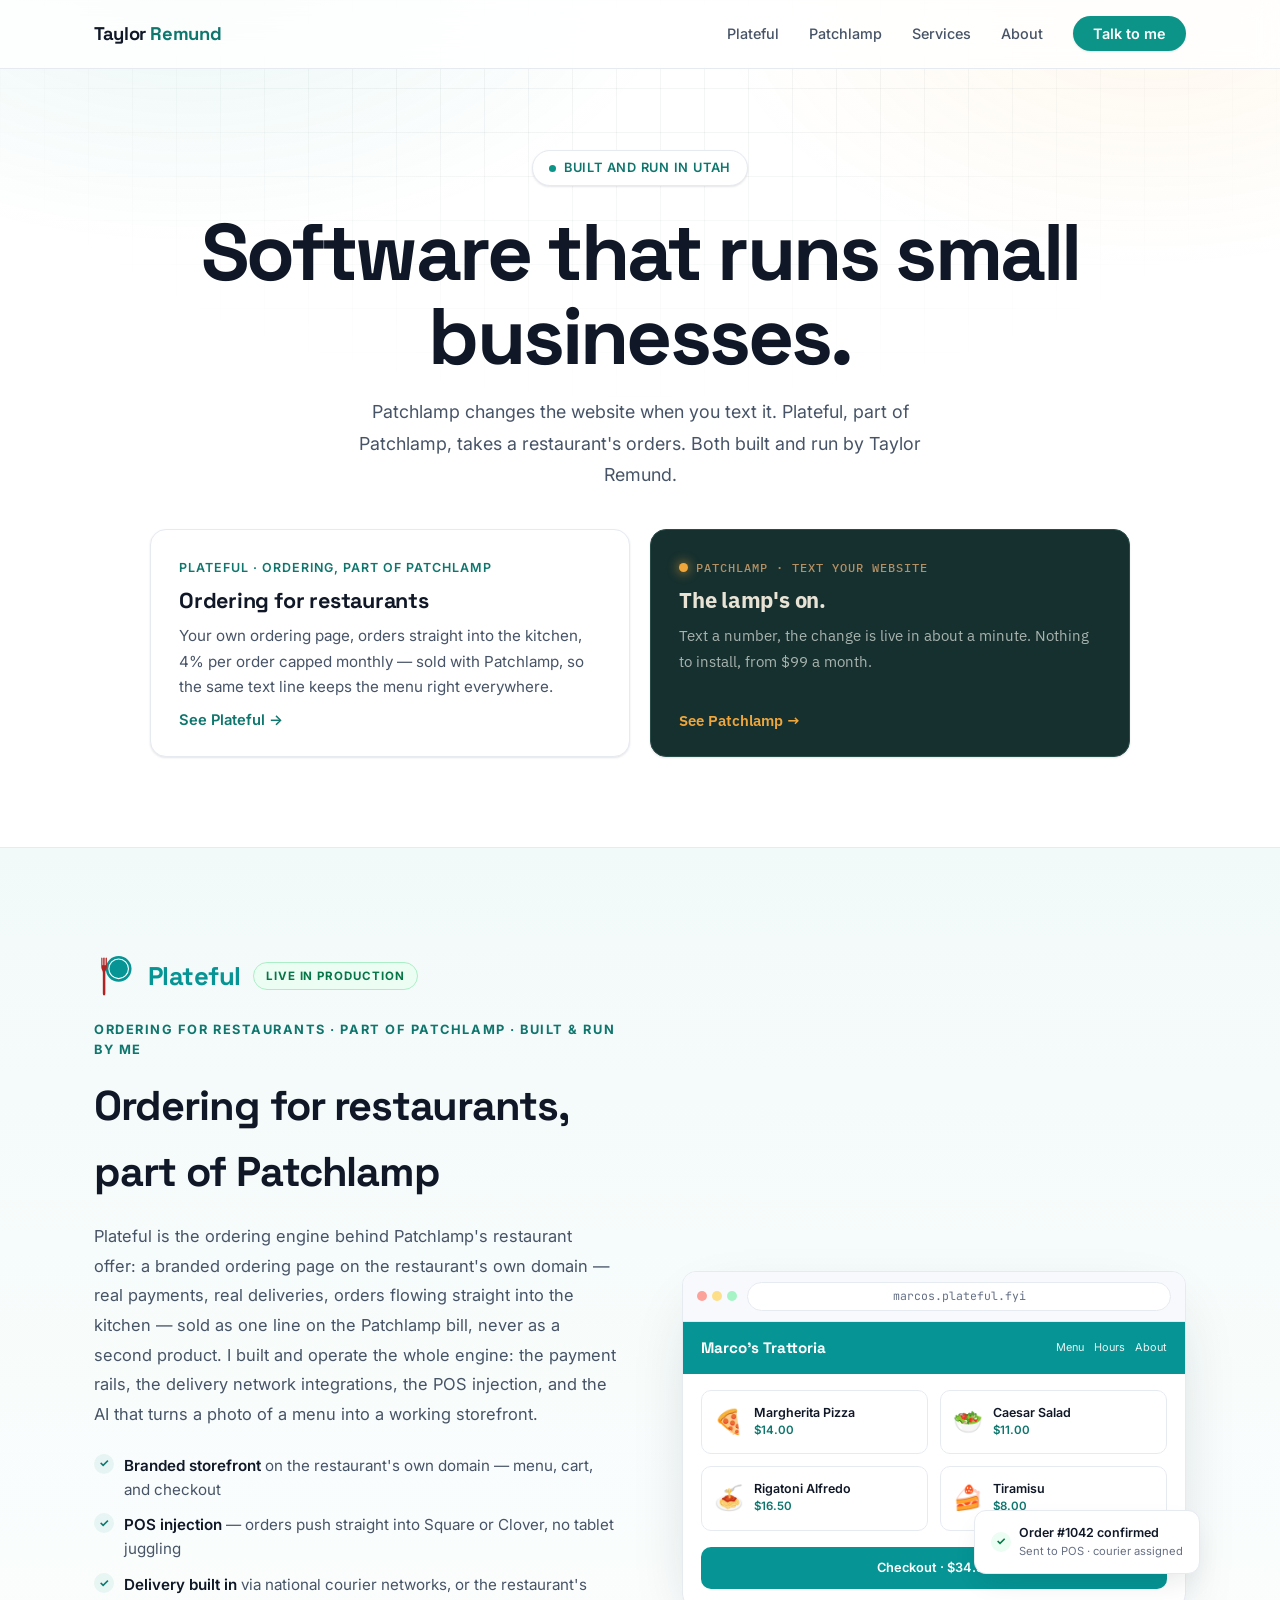
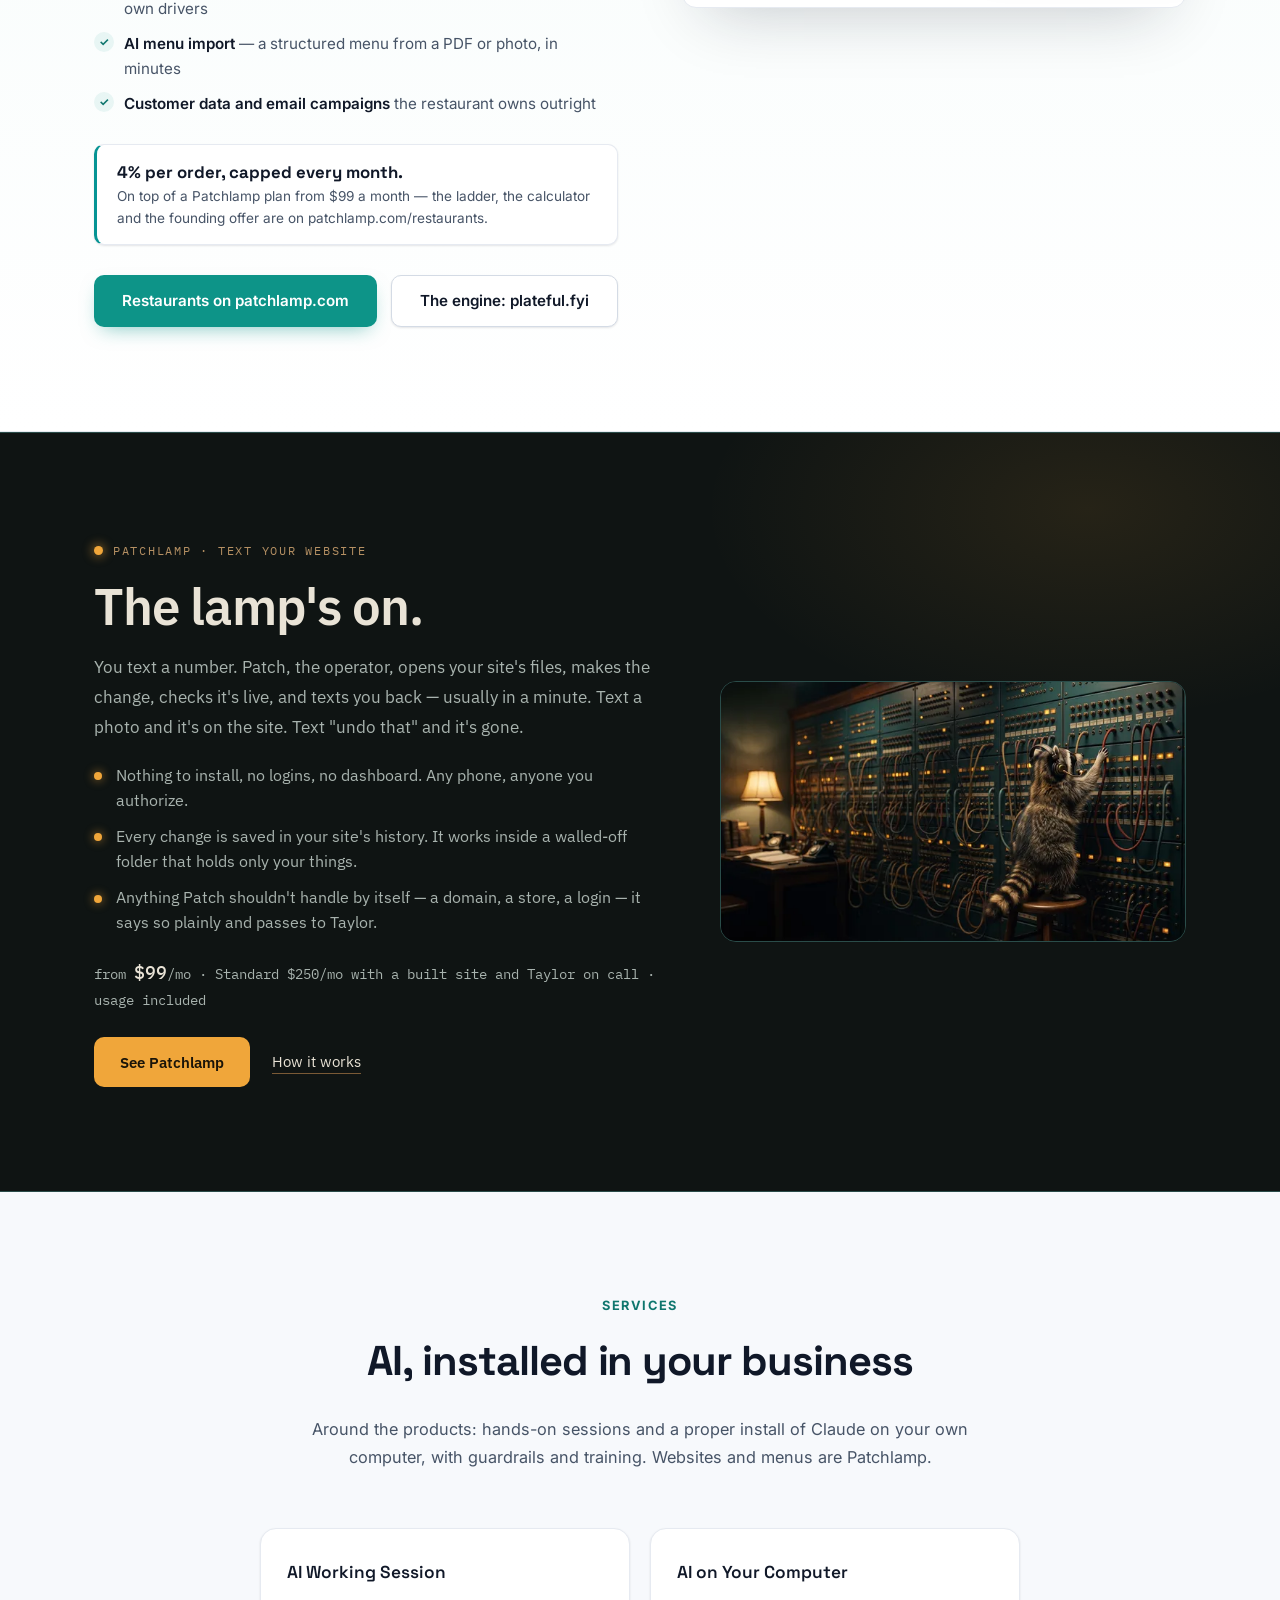
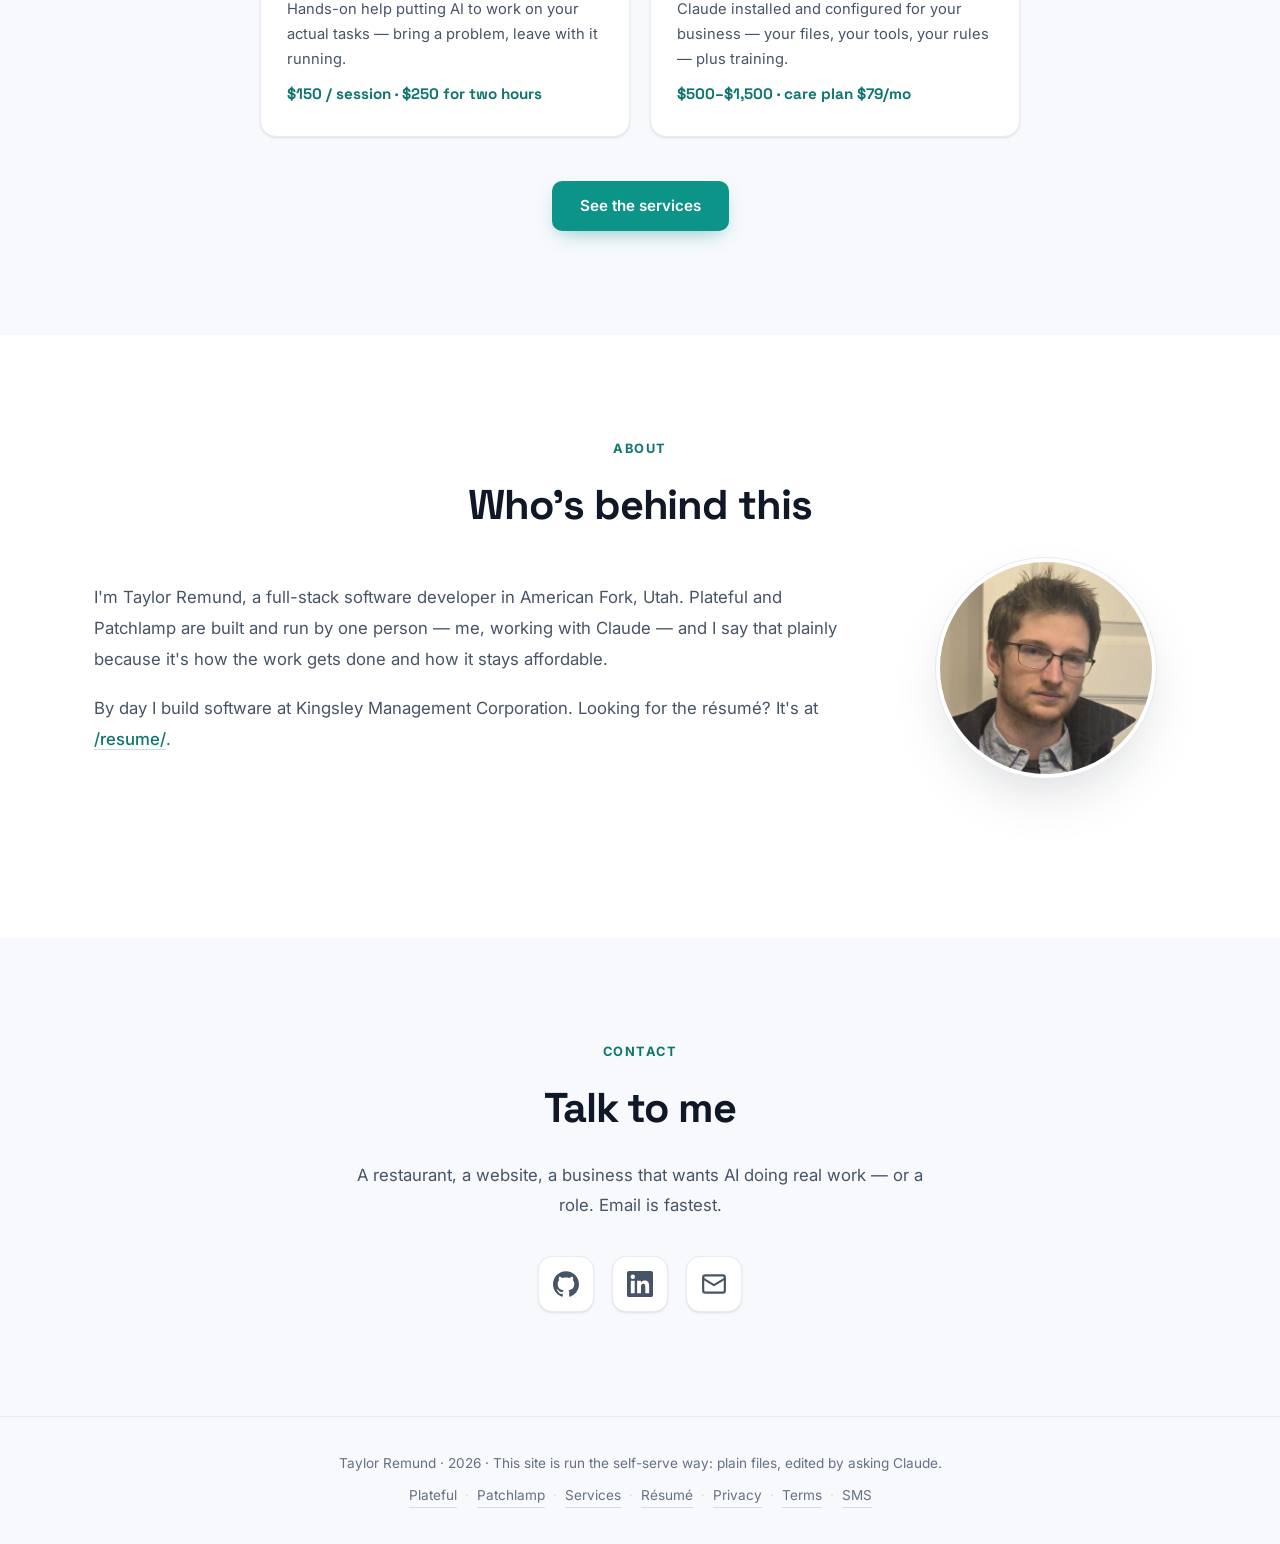
==== commit 1b766758: "Plateful entry: ordering for restaurants, part of Patchlamp; points at patchlamp.com/restaurants" ====
--- a/index.html
+++ b/index.html
@@ -4,9 +4,9 @@
   <meta charset="UTF-8">
   <meta name="viewport" content="width=device-width, initial-scale=1.0">
   <title>Taylor Remund — Plateful and Patchlamp, software for small businesses</title>
-  <meta name="description" content="Plateful takes the orders. Patchlamp changes the website when you text it. Two products for small businesses, built and run in Utah by Taylor Remund.">
+  <meta name="description" content="Patchlamp changes the website when you text it; Plateful, part of Patchlamp, takes a restaurant's orders at 4% instead of 25%. Built and run in Utah by Taylor Remund.">
   <meta property="og:title" content="Taylor Remund — Plateful and Patchlamp">
-  <meta property="og:description" content="Plateful takes the orders. Patchlamp changes the website when you text it. Built and run in Utah.">
+  <meta property="og:description" content="Patchlamp changes the website when you text it. Plateful, part of Patchlamp, takes a restaurant's orders. Built and run in Utah.">
   <meta property="og:type" content="website">
   <meta property="og:url" content="https://taylorremund.com/">
   <meta property="og:image" content="https://taylorremund.com/assets/og.png">
@@ -39,12 +39,12 @@
     <div class="hero-content hero-content--wide">
       <span class="hero-kicker reveal">Built and run in Utah</span>
       <h1 class="hero-name reveal">Software that runs small businesses.</h1>
-      <p class="hero-tagline reveal">Plateful takes the orders. Patchlamp changes the website when you text it. Both built and run by Taylor Remund.</p>
+      <p class="hero-tagline reveal">Patchlamp changes the website when you text it. Plateful, part of Patchlamp, takes a restaurant's orders. Both built and run by Taylor Remund.</p>
       <div class="product-cards reveal">
         <a href="#plateful" class="product-card card">
-          <span class="product-card-kicker">Plateful &middot; live</span>
-          <h2>Online ordering restaurants own</h2>
-          <p>A branded storefront on the restaurant's own domain, orders straight into the kitchen, 4% per order and nothing else.</p>
+          <span class="product-card-kicker">Plateful &middot; ordering, part of Patchlamp</span>
+          <h2>Ordering for restaurants</h2>
+          <p>Your own ordering page, orders straight into the kitchen, 4% per order capped monthly — sold with Patchlamp, so the same text line keeps the menu right everywhere.</p>
           <span class="product-card-link">See Plateful &rarr;</span>
         </a>
         <a href="#patchlamp" class="product-card product-card--patchlamp">
@@ -71,9 +71,9 @@
             <span class="plateful-brand-name">Plateful</span>
             <span class="plateful-live">Live in production</span>
           </div>
-          <span class="section-eyebrow">Product &middot; Designed, built &amp; run by me</span>
-          <h2 class="section-title">Online ordering restaurants actually own</h2>
-          <p class="plateful-pitch">Plateful gives every restaurant its own branded ordering storefront — real payments, real deliveries, orders flowing straight into the kitchen. I built and operate the entire platform: the payment rails, the delivery network integrations, the POS injection, and the AI that turns a photo of a menu into a working storefront.</p>
+          <span class="section-eyebrow">Ordering for restaurants &middot; part of Patchlamp &middot; built &amp; run by me</span>
+          <h2 class="section-title">Ordering for restaurants, part of Patchlamp</h2>
+          <p class="plateful-pitch">Plateful is the ordering engine behind Patchlamp's restaurant offer: a branded ordering page on the restaurant's own domain — real payments, real deliveries, orders flowing straight into the kitchen — sold as one line on the Patchlamp bill, never as a second product. I built and operate the whole engine: the payment rails, the delivery network integrations, the POS injection, and the AI that turns a photo of a menu into a working storefront.</p>
           <ul class="plateful-features">
             <li><strong>Branded storefront</strong> on the restaurant's own domain — menu, cart, and checkout</li>
             <li><strong>POS injection</strong> — orders push straight into Square or Clover, no tablet juggling</li>
@@ -82,12 +82,12 @@
             <li><strong>Customer data and email campaigns</strong> the restaurant owns outright</li>
           </ul>
           <div class="plateful-pricing">
-            <strong>4% per order. That's the whole price.</strong>
-            <span>No subscriptions, no setup fees — and the commission is capped every month.</span>
+            <strong>4% per order, capped every month.</strong>
+            <span>On top of a Patchlamp plan from $99 a month — the ladder, the calculator and the founding offer are on patchlamp.com/restaurants.</span>
           </div>
           <div class="plateful-ctas">
-            <a href="https://plateful.fyi" target="_blank" rel="noopener" class="btn btn-primary">Visit plateful.fyi</a>
-            <a href="https://plateful.fyi/savings" target="_blank" rel="noopener" class="btn btn-outline">Try the savings calculator</a>
+            <a href="https://patchlamp.com/restaurants" target="_blank" rel="noopener" class="btn btn-primary">Restaurants on patchlamp.com</a>
+            <a href="https://plateful.fyi" target="_blank" rel="noopener" class="btn btn-outline">The engine: plateful.fyi</a>
           </div>
         </div>
         <div class="plateful-visual reveal">
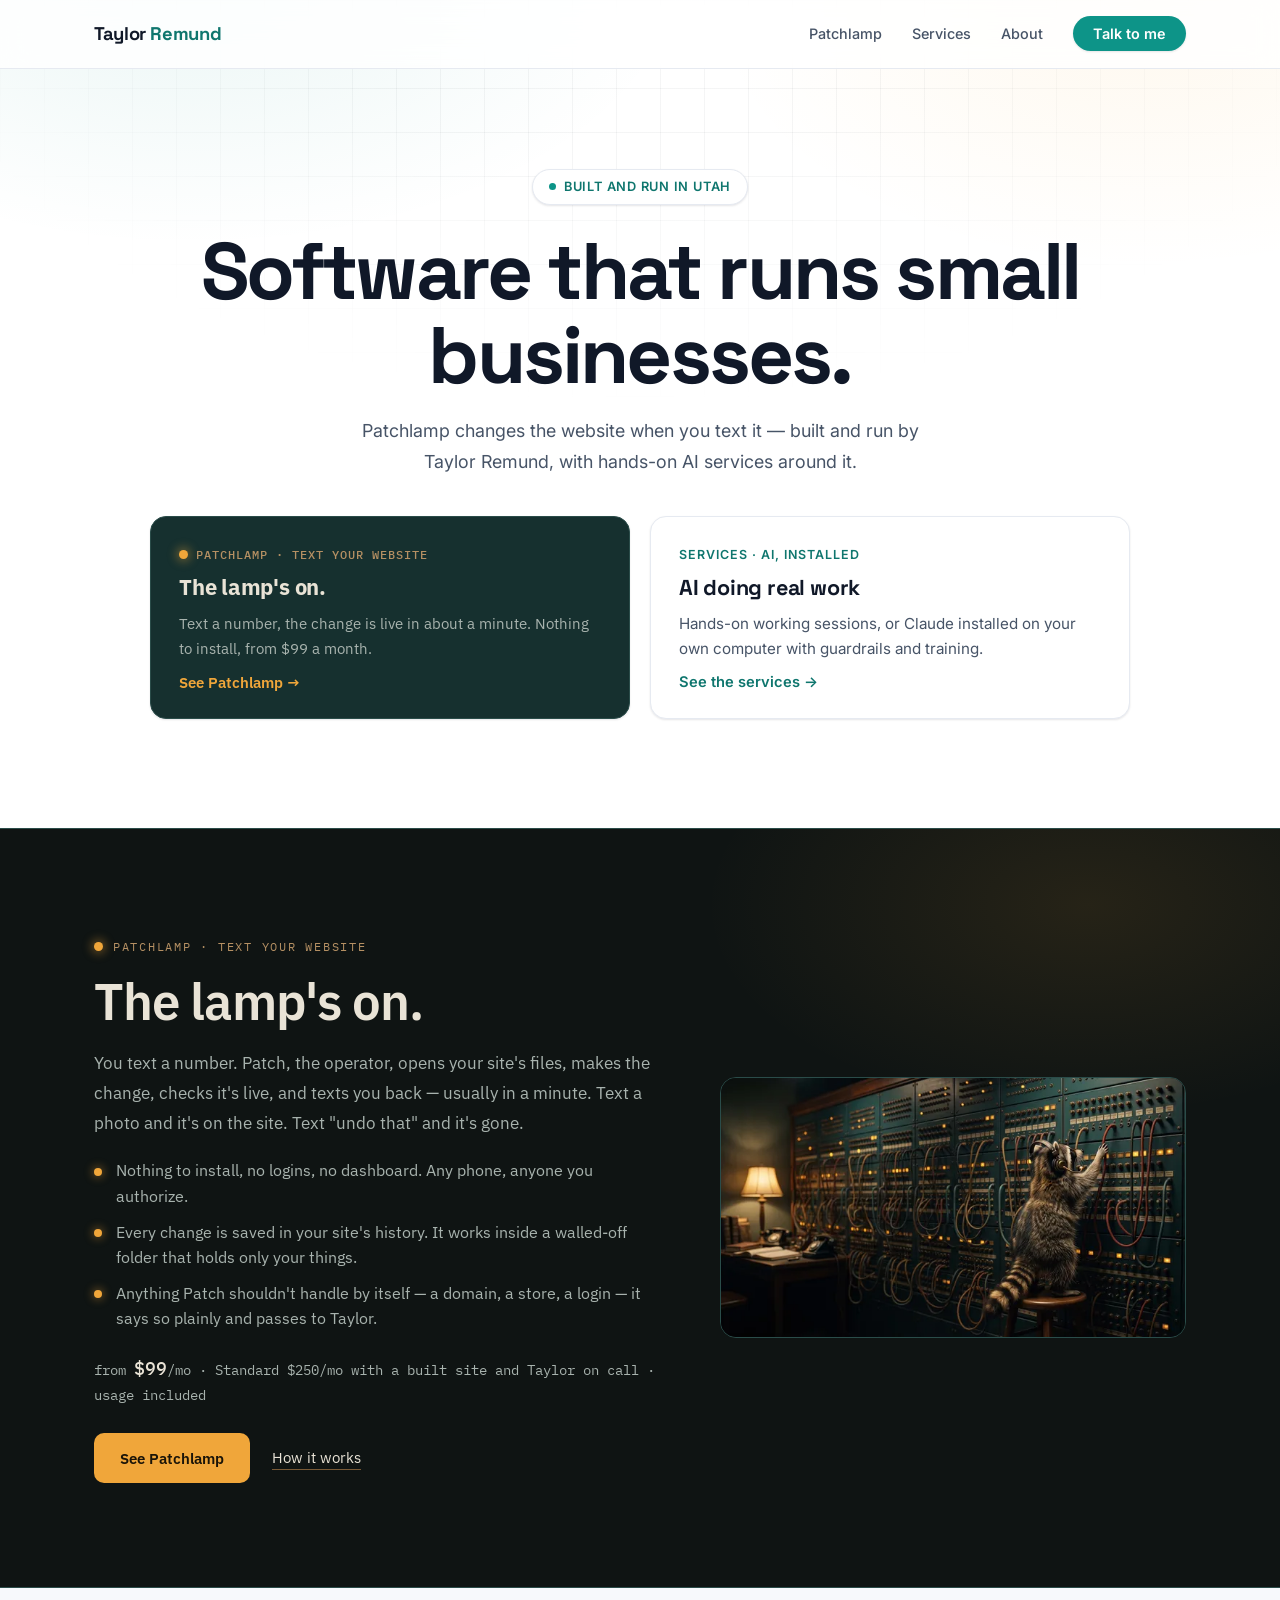
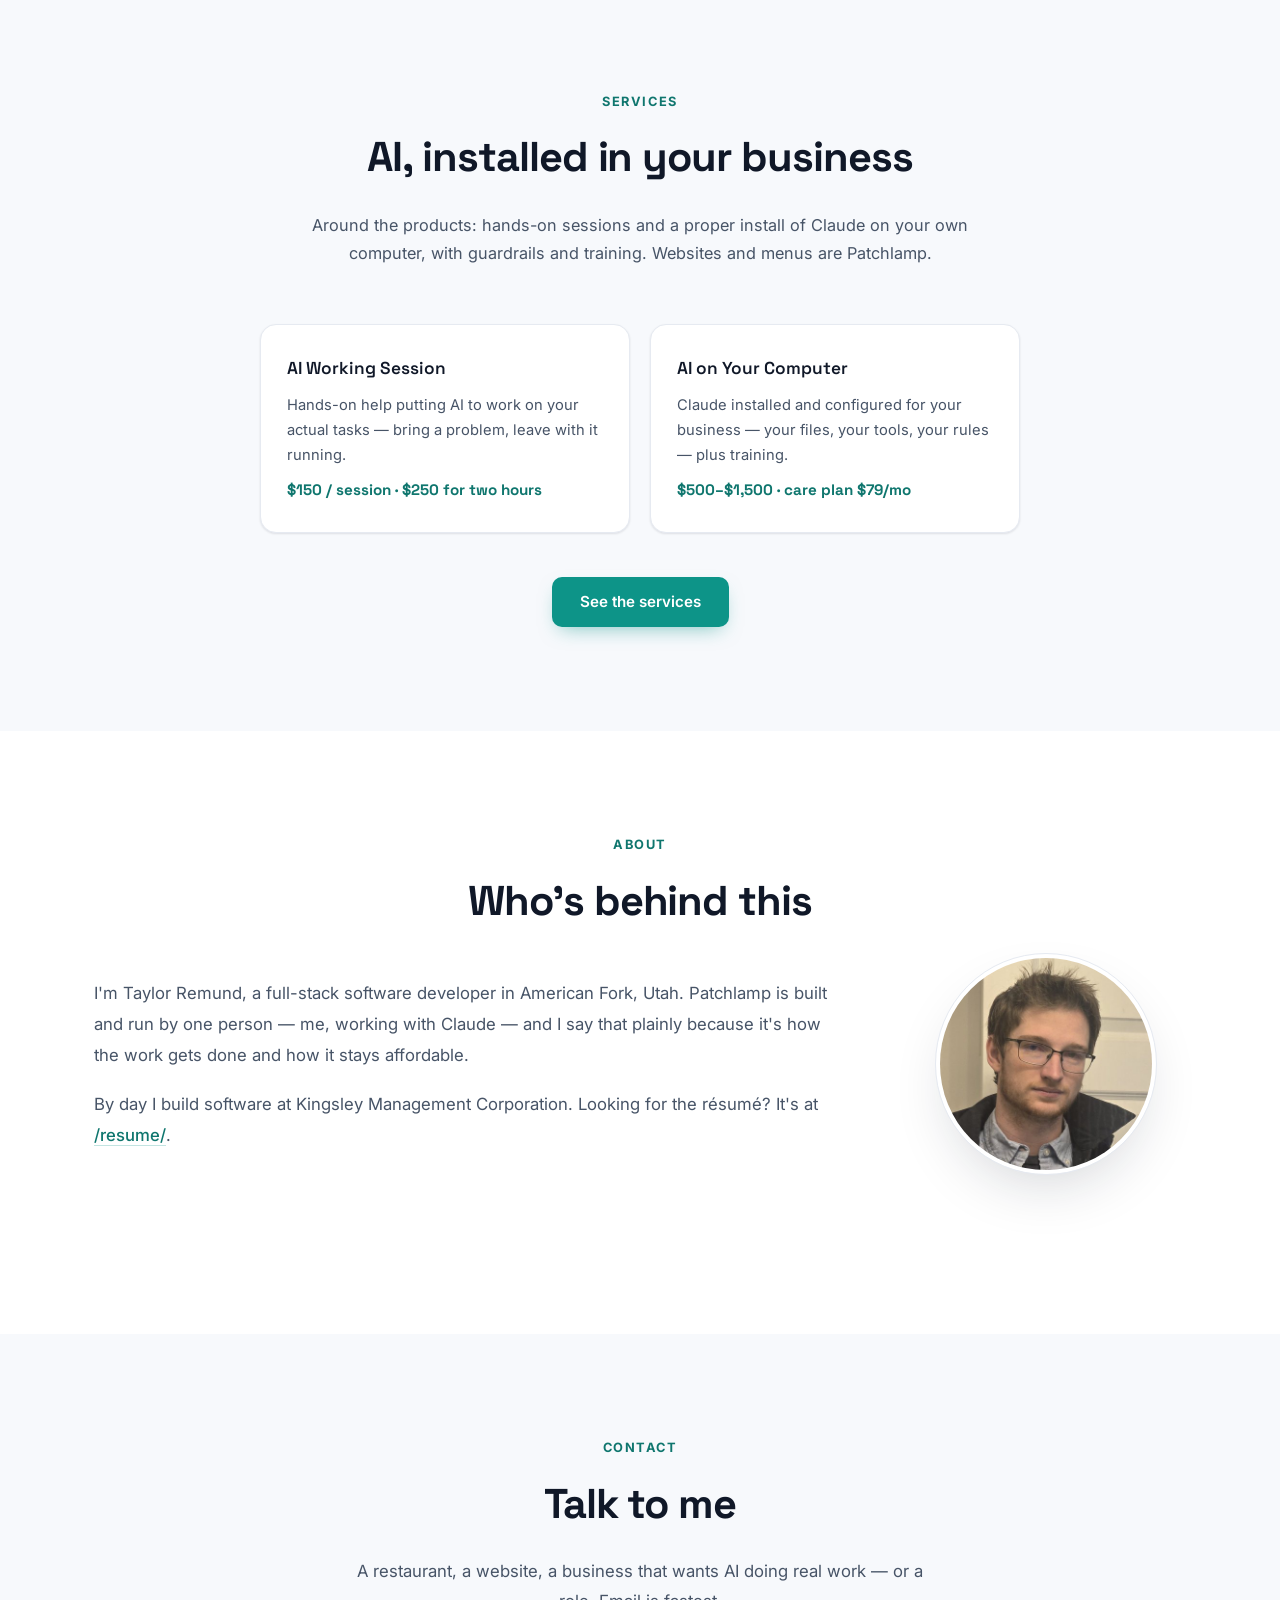
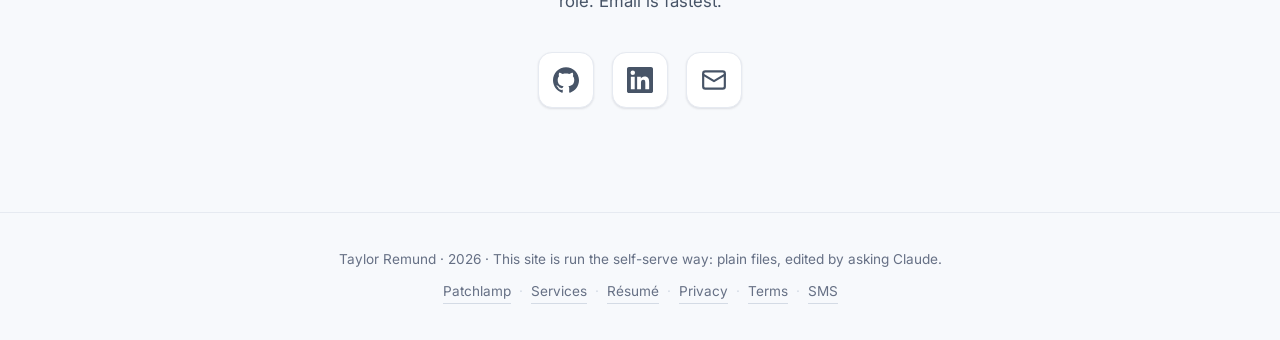
==== commit 2a42e00a: "Take Plateful down (B28): Patchlamp-first hero, section, links and CSS removed Plateful was retired " ====
--- a/index.html
+++ b/index.html
@@ -3,10 +3,10 @@
 <head>
   <meta charset="UTF-8">
   <meta name="viewport" content="width=device-width, initial-scale=1.0">
-  <title>Taylor Remund — Plateful and Patchlamp, software for small businesses</title>
-  <meta name="description" content="Patchlamp changes the website when you text it; Plateful, part of Patchlamp, takes a restaurant's orders at 4% instead of 25%. Built and run in Utah by Taylor Remund.">
-  <meta property="og:title" content="Taylor Remund — Plateful and Patchlamp">
-  <meta property="og:description" content="Patchlamp changes the website when you text it. Plateful, part of Patchlamp, takes a restaurant's orders. Built and run in Utah.">
+  <title>Taylor Remund — Patchlamp, software for small businesses</title>
+  <meta name="description" content="Patchlamp changes the website when you text it. Built and run in Utah by Taylor Remund, with hands-on AI services around it.">
+  <meta property="og:title" content="Taylor Remund — Patchlamp">
+  <meta property="og:description" content="Patchlamp changes the website when you text it. Built and run in Utah.">
   <meta property="og:type" content="website">
   <meta property="og:url" content="https://taylorremund.com/">
   <meta property="og:image" content="https://taylorremund.com/assets/og.png">
@@ -25,7 +25,6 @@
         <span></span><span></span><span></span>
       </button>
       <ul class="nav-links" id="navLinks">
-        <li><a href="#plateful">Plateful</a></li>
         <li><a href="#patchlamp">Patchlamp</a></li>
         <li><a href="#services">Services</a></li>
         <li><a href="#about">About</a></li>
@@ -39,80 +38,20 @@
     <div class="hero-content hero-content--wide">
       <span class="hero-kicker reveal">Built and run in Utah</span>
       <h1 class="hero-name reveal">Software that runs small businesses.</h1>
-      <p class="hero-tagline reveal">Patchlamp changes the website when you text it. Plateful, part of Patchlamp, takes a restaurant's orders. Both built and run by Taylor Remund.</p>
+      <p class="hero-tagline reveal">Patchlamp changes the website when you text it &mdash; built and run by Taylor Remund, with hands-on AI services around it.</p>
       <div class="product-cards reveal">
-        <a href="#plateful" class="product-card card">
-          <span class="product-card-kicker">Plateful &middot; ordering, part of Patchlamp</span>
-          <h2>Ordering for restaurants</h2>
-          <p>Your own ordering page, orders straight into the kitchen, 4% per order capped monthly — sold with Patchlamp, so the same text line keeps the menu right everywhere.</p>
-          <span class="product-card-link">See Plateful &rarr;</span>
-        </a>
         <a href="#patchlamp" class="product-card product-card--patchlamp">
           <span class="product-card-kicker"><i class="pl-lamp"></i> Patchlamp &middot; text your website</span>
           <h2>The lamp's on.</h2>
           <p>Text a number, the change is live in about a minute. Nothing to install, from $99 a month.</p>
           <span class="product-card-link">See Patchlamp &rarr;</span>
         </a>
-      </div>
-    </div>
-  </section>
-
-  <!-- ==================== PLATEFUL ==================== -->
-  <section class="section section-plateful" id="plateful">
-    <div class="container">
-      <div class="plateful-grid">
-        <div class="plateful-copy reveal">
-          <div class="plateful-brand">
-            <svg viewBox="0 0 300 340" role="img" aria-label="Plateful logo">
-              <circle cx="176" cy="120" r="92" fill="#069494"/>
-              <circle cx="176" cy="120" r="70" fill="none" stroke="#ffffff" stroke-width="8"/>
-              <path fill="#B22222" d="M52,43.5 A3.5,3.5 0 0 1 59,43.5 L59,92 Q61,99 63,92 L63,43.5 A3.5,3.5 0 0 1 70,43.5 L70,92 Q72,99 74,92 L74,43.5 A3.5,3.5 0 0 1 81,43.5 L81,92 Q83,99 85,92 L85,43.5 A3.5,3.5 0 0 1 92,43.5 L92,104 C92,128 81,130 81,150 L81,296 Q81,310 72,310 Q63,310 63,296 L63,150 C63,130 52,128 52,104 Z"/>
-            </svg>
-            <span class="plateful-brand-name">Plateful</span>
-            <span class="plateful-live">Live in production</span>
-          </div>
-          <span class="section-eyebrow">Ordering for restaurants &middot; part of Patchlamp &middot; built &amp; run by me</span>
-          <h2 class="section-title">Ordering for restaurants, part of Patchlamp</h2>
-          <p class="plateful-pitch">Plateful is the ordering engine behind Patchlamp's restaurant offer: a branded ordering page on the restaurant's own domain — real payments, real deliveries, orders flowing straight into the kitchen — sold as one line on the Patchlamp bill, never as a second product. I built and operate the whole engine: the payment rails, the delivery network integrations, the POS injection, and the AI that turns a photo of a menu into a working storefront.</p>
-          <ul class="plateful-features">
-            <li><strong>Branded storefront</strong> on the restaurant's own domain — menu, cart, and checkout</li>
-            <li><strong>POS injection</strong> — orders push straight into Square or Clover, no tablet juggling</li>
-            <li><strong>Delivery built in</strong> via national courier networks, or the restaurant's own drivers</li>
-            <li><strong>AI menu import</strong> — a structured menu from a PDF or photo, in minutes</li>
-            <li><strong>Customer data and email campaigns</strong> the restaurant owns outright</li>
-          </ul>
-          <div class="plateful-pricing">
-            <strong>4% per order, capped every month.</strong>
-            <span>On top of a Patchlamp plan from $99 a month — the ladder, the calculator and the founding offer are on patchlamp.com/restaurants.</span>
-          </div>
-          <div class="plateful-ctas">
-            <a href="https://patchlamp.com/restaurants" target="_blank" rel="noopener" class="btn btn-primary">Restaurants on patchlamp.com</a>
-            <a href="https://plateful.fyi" target="_blank" rel="noopener" class="btn btn-outline">The engine: plateful.fyi</a>
-          </div>
-        </div>
-        <div class="plateful-visual reveal">
-          <div class="mockup">
-            <div class="mockup-bar">
-              <div class="mockup-dots"><i></i><i></i><i></i></div>
-              <div class="mockup-url">marcos.plateful.fyi</div>
-            </div>
-            <div class="mockup-header">
-              <span class="mockup-rest">Marco's Trattoria</span>
-              <div class="mockup-tabs"><span>Menu</span><span>Hours</span><span>About</span></div>
-            </div>
-            <div class="mockup-menu">
-              <div class="mockup-item"><span class="food">🍕</span><div><h4>Margherita Pizza</h4><p>$14.00</p></div></div>
-              <div class="mockup-item"><span class="food">🥗</span><div><h4>Caesar Salad</h4><p>$11.00</p></div></div>
-              <div class="mockup-item"><span class="food">🍝</span><div><h4>Rigatoni Alfredo</h4><p>$16.50</p></div></div>
-              <div class="mockup-item"><span class="food">🍰</span><div><h4>Tiramisu</h4><p>$8.00</p></div></div>
-            </div>
-            <div class="mockup-cart">Checkout &middot; $34.50</div>
-          </div>
-          <div class="mockup-toast">
-            <span class="tick">✓</span>
-            <span>Order #1042 confirmed<small>Sent to POS &middot; courier assigned</small></span>
-          </div>
-        </div>
+        <a href="#services" class="product-card card">
+          <span class="product-card-kicker">Services &middot; AI, installed</span>
+          <h2>AI doing real work</h2>
+          <p>Hands-on working sessions, or Claude installed on your own computer with guardrails and training.</p>
+          <span class="product-card-link">See the services &rarr;</span>
+        </a>
       </div>
     </div>
   </section>
@@ -177,7 +116,7 @@
       <h2 class="section-title reveal">Who's behind this</h2>
       <div class="about-grid">
         <div class="about-text reveal">
-          <p>I'm Taylor Remund, a full-stack software developer in American Fork, Utah. Plateful and Patchlamp are built and run by one person &mdash; me, working with Claude &mdash; and I say that plainly because it's how the work gets done and how it stays affordable.</p>
+          <p>I'm Taylor Remund, a full-stack software developer in American Fork, Utah. Patchlamp is built and run by one person &mdash; me, working with Claude &mdash; and I say that plainly because it's how the work gets done and how it stays affordable.</p>
           <p>By day I build software at Kingsley Management Corporation. Looking for the résumé? It's at <a href="resume/" class="inline-link">/resume/</a>.</p>
         </div>
         <div class="about-photo reveal">
@@ -204,7 +143,7 @@
   <!-- ==================== FOOTER ==================== -->
   <footer class="footer">
     <p>Taylor Remund &middot; 2026 &middot; This site is run the self-serve way: plain files, edited by asking Claude.</p>
-    <p class="footer-links"><a href="#plateful">Plateful</a><span>&middot;</span><a href="#patchlamp">Patchlamp</a><span>&middot;</span><a href="ai/">Services</a><span>&middot;</span><a href="resume/">Résumé</a><span>&middot;</span><a href="privacy/">Privacy</a><span>&middot;</span><a href="terms/">Terms</a><span>&middot;</span><a href="sms/">SMS</a></p>
+    <p class="footer-links"><a href="#patchlamp">Patchlamp</a><span>&middot;</span><a href="ai/">Services</a><span>&middot;</span><a href="resume/">Résumé</a><span>&middot;</span><a href="privacy/">Privacy</a><span>&middot;</span><a href="terms/">Terms</a><span>&middot;</span><a href="sms/">SMS</a></p>
   </footer>
 
   <script src="script.js"></script>
--- a/style.css
+++ b/style.css
@@ -18,8 +18,6 @@
   --accent-ink: #0f766e;
   --accent-soft: rgba(13, 148, 136, 0.08);
   --accent-border: rgba(13, 148, 136, 0.25);
-  --plateful: #069494;
-  --plateful-red: #b22222;
   --shadow-sm: 0 1px 2px rgba(16, 24, 40, 0.06), 0 1px 3px rgba(16, 24, 40, 0.05);
   --shadow-md: 0 12px 32px -12px rgba(16, 24, 40, 0.16);
   --shadow-lg: 0 24px 64px -24px rgba(16, 24, 40, 0.24);
@@ -344,185 +342,6 @@
   .stats-grid { grid-template-columns: 1fr; }
 }
 
-/* ========== PLATEFUL PRODUCT ========== */
-.section-plateful {
-  background: linear-gradient(180deg, #f2faf9 0%, #ffffff 100%);
-  border-top: 1px solid var(--border);
-  border-bottom: 1px solid var(--border);
-}
-.plateful-grid {
-  display: grid;
-  grid-template-columns: 1.02fr 0.98fr;
-  gap: 64px;
-  align-items: center;
-}
-.plateful-brand { display: flex; align-items: center; gap: 12px; margin-bottom: 20px; }
-.plateful-brand svg { width: 42px; height: auto; }
-.plateful-brand-name {
-  font-family: var(--font-heading);
-  font-size: 1.6rem;
-  font-weight: 700;
-  color: var(--plateful);
-  letter-spacing: -0.02em;
-}
-.plateful-live {
-  font-size: 0.72rem;
-  font-weight: 700;
-  letter-spacing: 0.08em;
-  text-transform: uppercase;
-  color: #067647;
-  background: #ecfdf3;
-  border: 1px solid #abefc6;
-  border-radius: 999px;
-  padding: 4px 12px;
-}
-.plateful-copy .section-eyebrow, .plateful-copy .section-title { text-align: left; }
-.plateful-copy .section-title { margin-bottom: 16px; }
-.plateful-pitch { color: var(--text-muted); font-size: 1.03rem; line-height: 1.8; margin-bottom: 24px; }
-
-.plateful-features { margin-bottom: 28px; }
-.plateful-features li {
-  position: relative;
-  padding-left: 30px;
-  color: var(--text-muted);
-  font-size: 0.95rem;
-  line-height: 1.6;
-  margin-bottom: 11px;
-}
-.plateful-features li::before {
-  content: '✓';
-  position: absolute;
-  left: 0; top: 0;
-  width: 20px; height: 20px;
-  border-radius: 50%;
-  background: var(--accent-soft);
-  color: var(--accent-ink);
-  font-size: 0.72rem;
-  font-weight: 700;
-  display: flex;
-  align-items: center;
-  justify-content: center;
-}
-.plateful-features li strong { color: var(--text); font-weight: 600; }
-
-.plateful-pricing {
-  display: inline-block;
-  background: #ffffff;
-  border: 1px solid var(--border);
-  border-left: 3px solid var(--plateful);
-  border-radius: 10px;
-  box-shadow: var(--shadow-sm);
-  padding: 14px 20px;
-  margin-bottom: 30px;
-}
-.plateful-pricing strong { font-family: var(--font-heading); font-size: 1.05rem; }
-.plateful-pricing span { display: block; font-size: 0.85rem; color: var(--text-muted); }
-
-.plateful-ctas { display: flex; gap: 14px; flex-wrap: wrap; }
-
-/* Storefront mockup */
-.plateful-visual { position: relative; }
-.mockup {
-  background: #ffffff;
-  border: 1px solid var(--border);
-  border-radius: 14px;
-  box-shadow: var(--shadow-lg);
-  overflow: hidden;
-}
-.mockup-bar {
-  display: flex;
-  align-items: center;
-  gap: 10px;
-  padding: 10px 14px;
-  background: var(--bg-alt);
-  border-bottom: 1px solid var(--border);
-}
-.mockup-dots { display: flex; gap: 5px; }
-.mockup-dots i { width: 10px; height: 10px; border-radius: 50%; display: block; }
-.mockup-dots i:nth-child(1) { background: #fda29b; }
-.mockup-dots i:nth-child(2) { background: #fedf89; }
-.mockup-dots i:nth-child(3) { background: #a6f4c5; }
-.mockup-url {
-  flex: 1;
-  background: #ffffff;
-  border: 1px solid var(--border);
-  border-radius: 999px;
-  font-size: 0.72rem;
-  color: var(--text-soft);
-  padding: 4px 14px;
-  text-align: center;
-  font-family: 'JetBrains Mono', monospace;
-}
-.mockup-header {
-  display: flex;
-  align-items: center;
-  justify-content: space-between;
-  padding: 14px 18px;
-  background: var(--plateful);
-  color: #ffffff;
-}
-.mockup-rest { font-family: var(--font-heading); font-weight: 700; font-size: 0.95rem; }
-.mockup-tabs { display: flex; gap: 10px; font-size: 0.68rem; opacity: 0.9; }
-.mockup-menu {
-  display: grid;
-  grid-template-columns: 1fr 1fr;
-  gap: 12px;
-  padding: 16px 18px;
-}
-.mockup-item {
-  border: 1px solid var(--border);
-  border-radius: 10px;
-  padding: 12px;
-  display: flex;
-  align-items: center;
-  gap: 10px;
-}
-.mockup-item .food { font-size: 1.5rem; }
-.mockup-item h4 { font-size: 0.78rem; font-weight: 600; line-height: 1.3; }
-.mockup-item p { font-size: 0.72rem; color: var(--accent-ink); font-weight: 600; }
-.mockup-cart {
-  margin: 0 18px 18px;
-  background: var(--plateful);
-  color: #fff;
-  border-radius: 10px;
-  text-align: center;
-  font-size: 0.8rem;
-  font-weight: 600;
-  padding: 11px;
-}
-.mockup-toast {
-  position: absolute;
-  right: -14px;
-  bottom: 34px;
-  background: #ffffff;
-  border: 1px solid var(--border);
-  border-radius: 12px;
-  box-shadow: var(--shadow-md);
-  padding: 12px 16px;
-  font-size: 0.78rem;
-  font-weight: 600;
-  display: flex;
-  align-items: center;
-  gap: 8px;
-}
-.mockup-toast .tick {
-  width: 20px; height: 20px;
-  border-radius: 50%;
-  background: #ecfdf3;
-  color: #067647;
-  font-size: 0.7rem;
-  display: flex;
-  align-items: center;
-  justify-content: center;
-  font-weight: 700;
-}
-.mockup-toast span small { display: block; font-weight: 400; color: var(--text-soft); font-size: 0.7rem; }
-
-@media (max-width: 960px) {
-  .plateful-grid { grid-template-columns: 1fr; gap: 48px; }
-  .mockup-toast { right: 8px; }
-}
-
 /* ========== AI SERVICES TEASER ========== */
 .svc-grid { display: grid; grid-template-columns: repeat(3, 1fr); gap: 20px; margin-bottom: 44px; }
 .svc-card { padding: 30px 26px; display: flex; flex-direction: column; gap: 10px; }
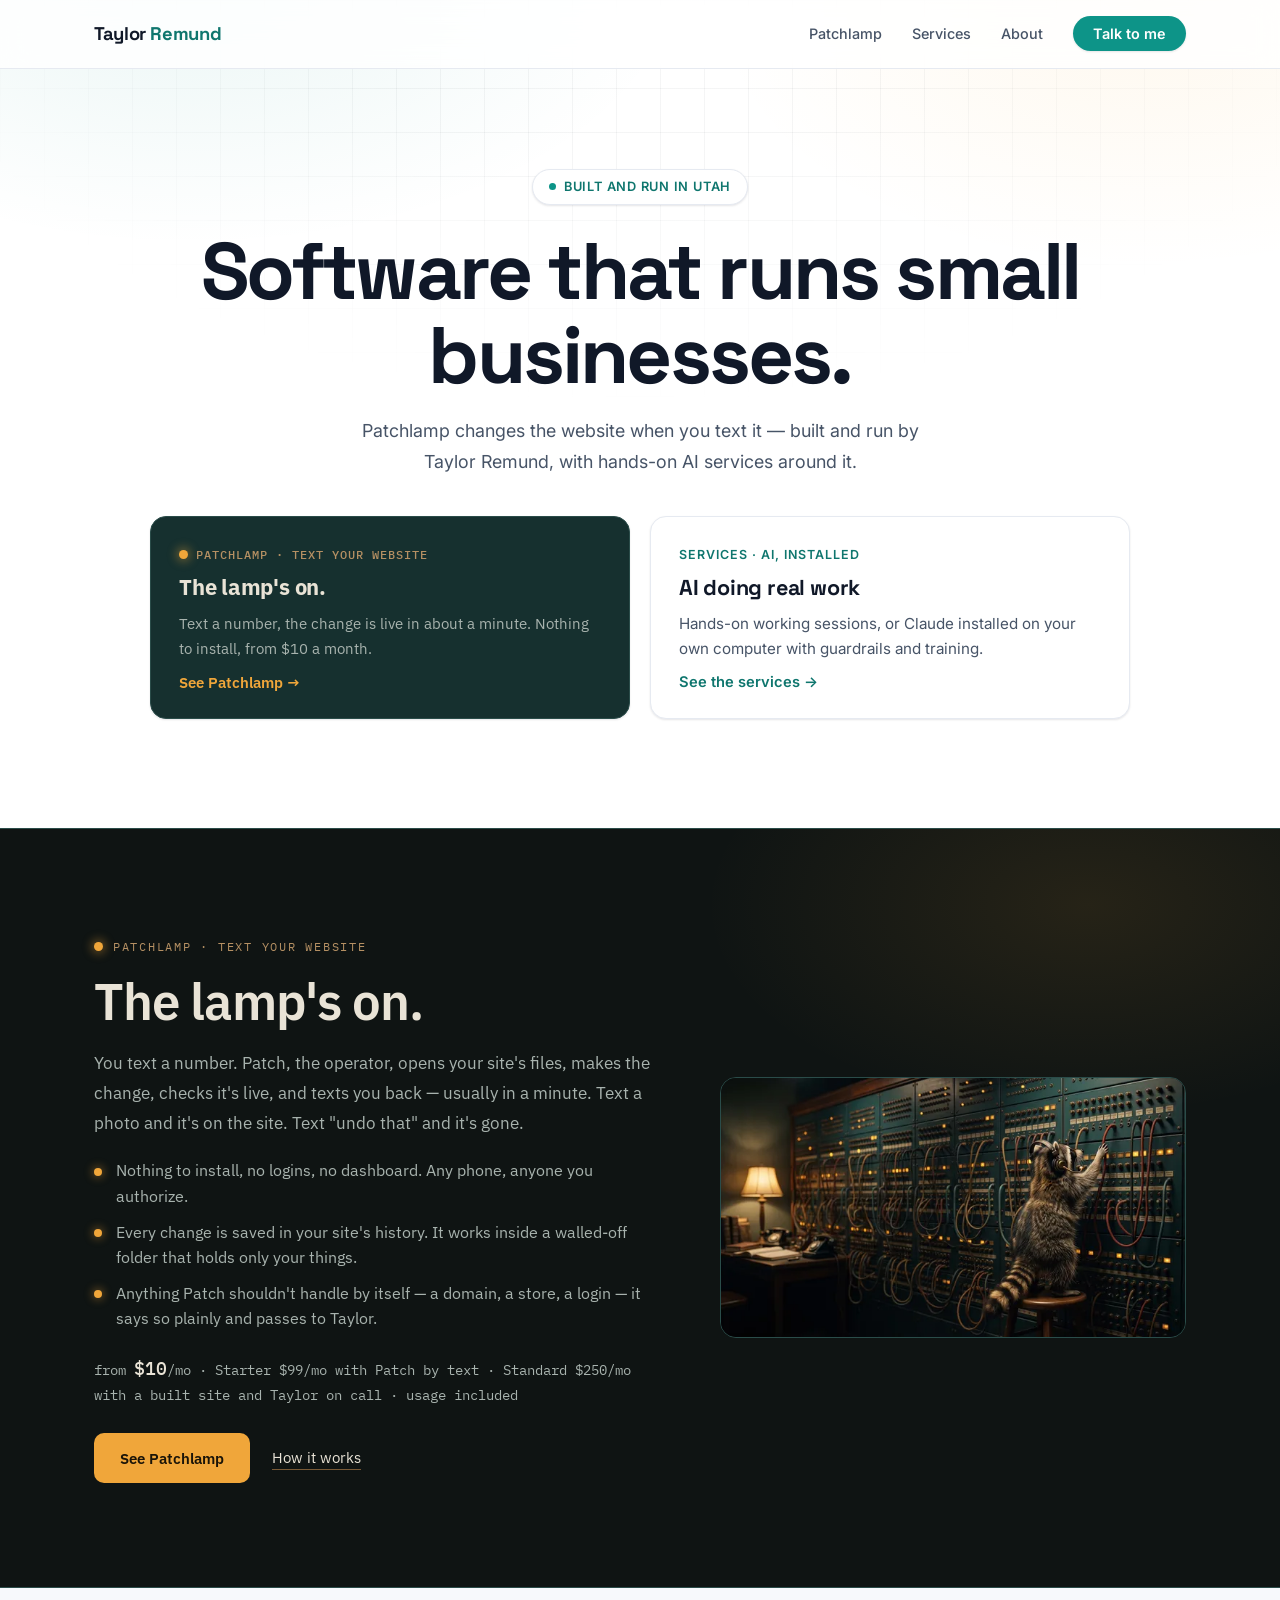
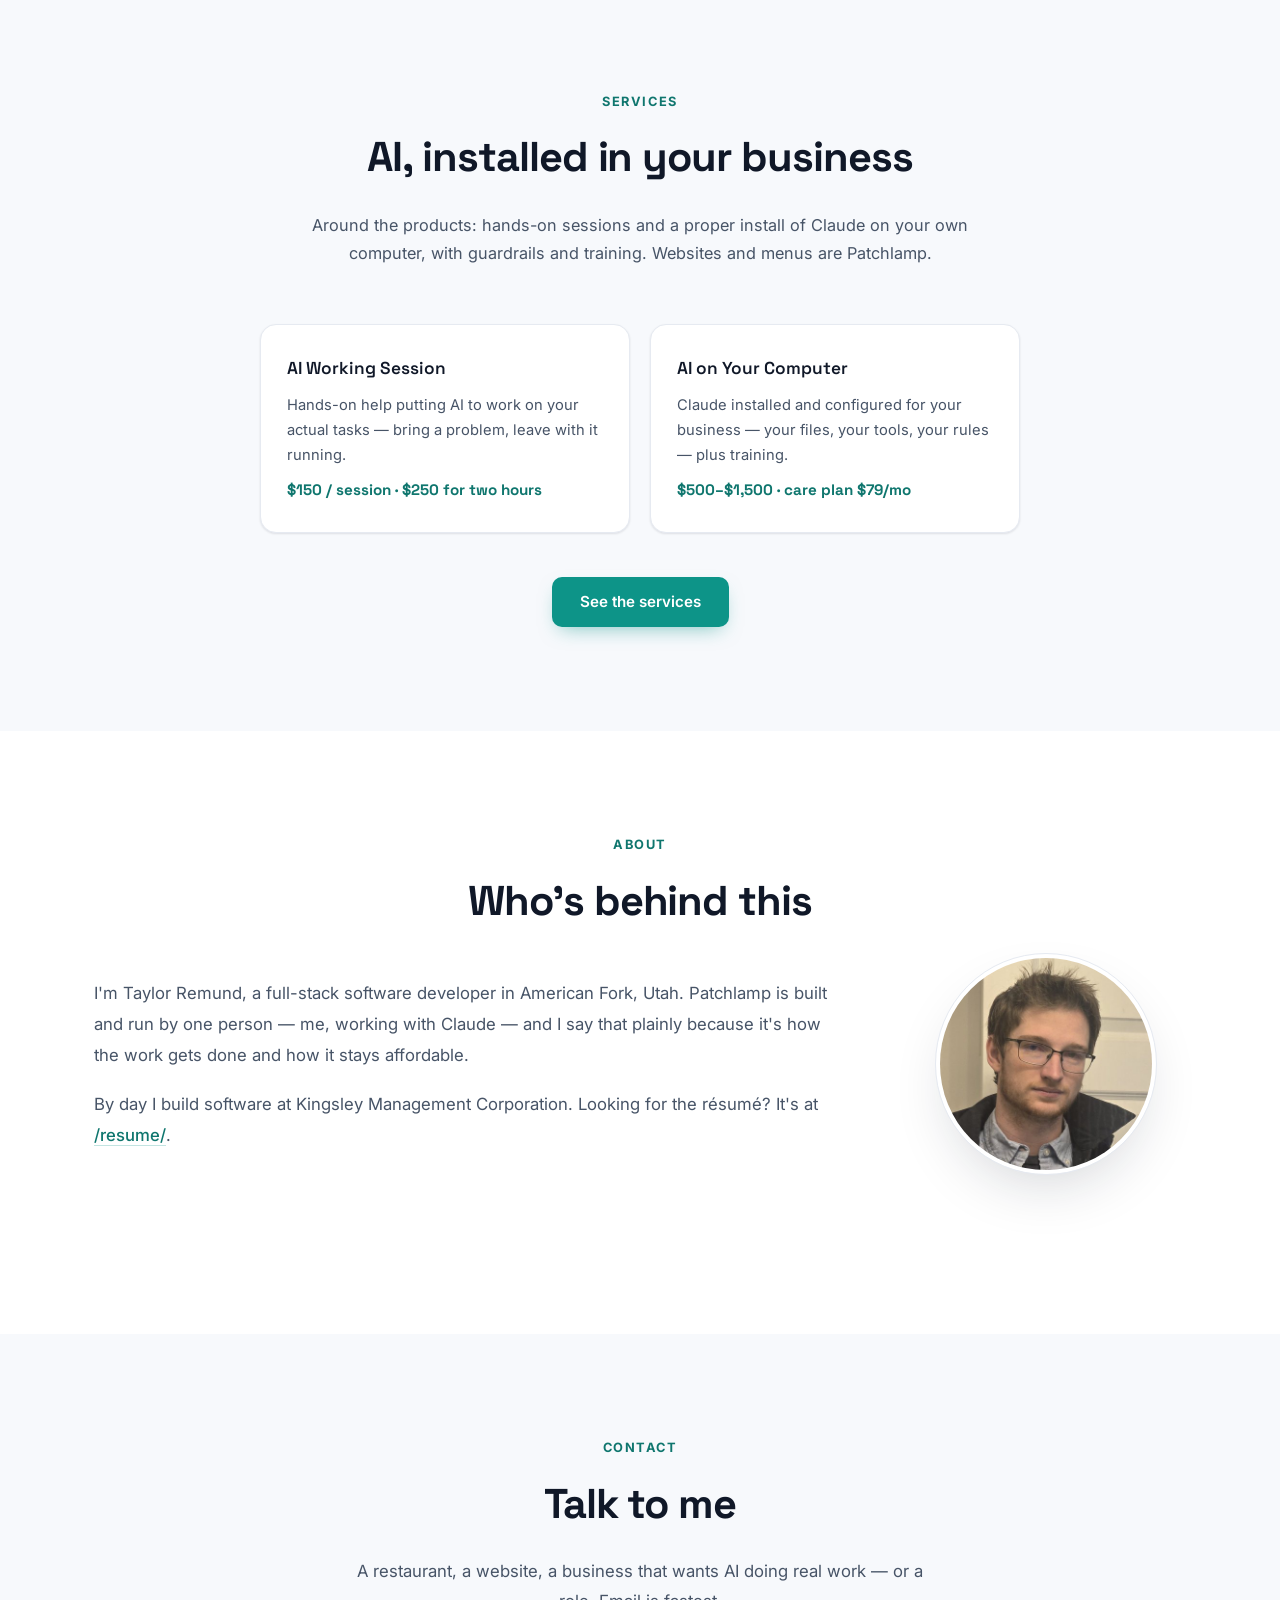
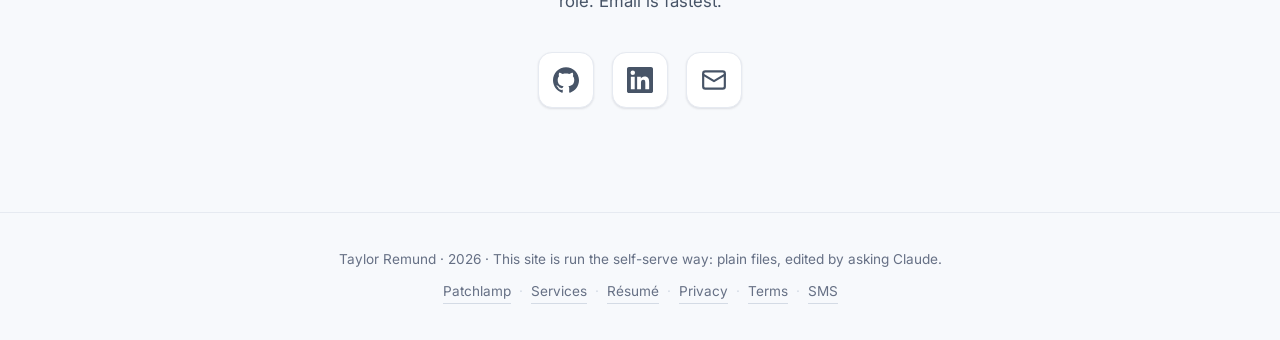
==== commit 3cce5130: "Price line from /pricing: from $10 a month, six plans (B109) The home card, the /ai/ card and CLAUDE" ====
--- a/index.html
+++ b/index.html
@@ -43,7 +43,7 @@
         <a href="#patchlamp" class="product-card product-card--patchlamp">
           <span class="product-card-kicker"><i class="pl-lamp"></i> Patchlamp &middot; text your website</span>
           <h2>The lamp's on.</h2>
-          <p>Text a number, the change is live in about a minute. Nothing to install, from $99 a month.</p>
+          <p>Text a number, the change is live in about a minute. Nothing to install, from $10 a month.</p>
           <span class="product-card-link">See Patchlamp &rarr;</span>
         </a>
         <a href="#services" class="product-card card">
@@ -69,7 +69,7 @@
             <li>Every change is saved in your site's history. It works inside a walled-off folder that holds only your things.</li>
             <li>Anything Patch shouldn't handle by itself &mdash; a domain, a store, a login &mdash; it says so plainly and passes to Taylor.</li>
           </ul>
-          <p class="pl-price">from <strong>$99</strong>/mo &middot; Standard $250/mo with a built site and Taylor on call &middot; usage included</p>
+          <p class="pl-price">from <strong>$10</strong>/mo &middot; Starter $99/mo with Patch by text &middot; Standard $250/mo with a built site and Taylor on call &middot; usage included</p>
           <div class="pl-ctas">
             <a href="https://patchlamp.com" class="pl-btn">See Patchlamp</a>
             <a href="https://patchlamp.com/#how" class="pl-link">How it works</a>
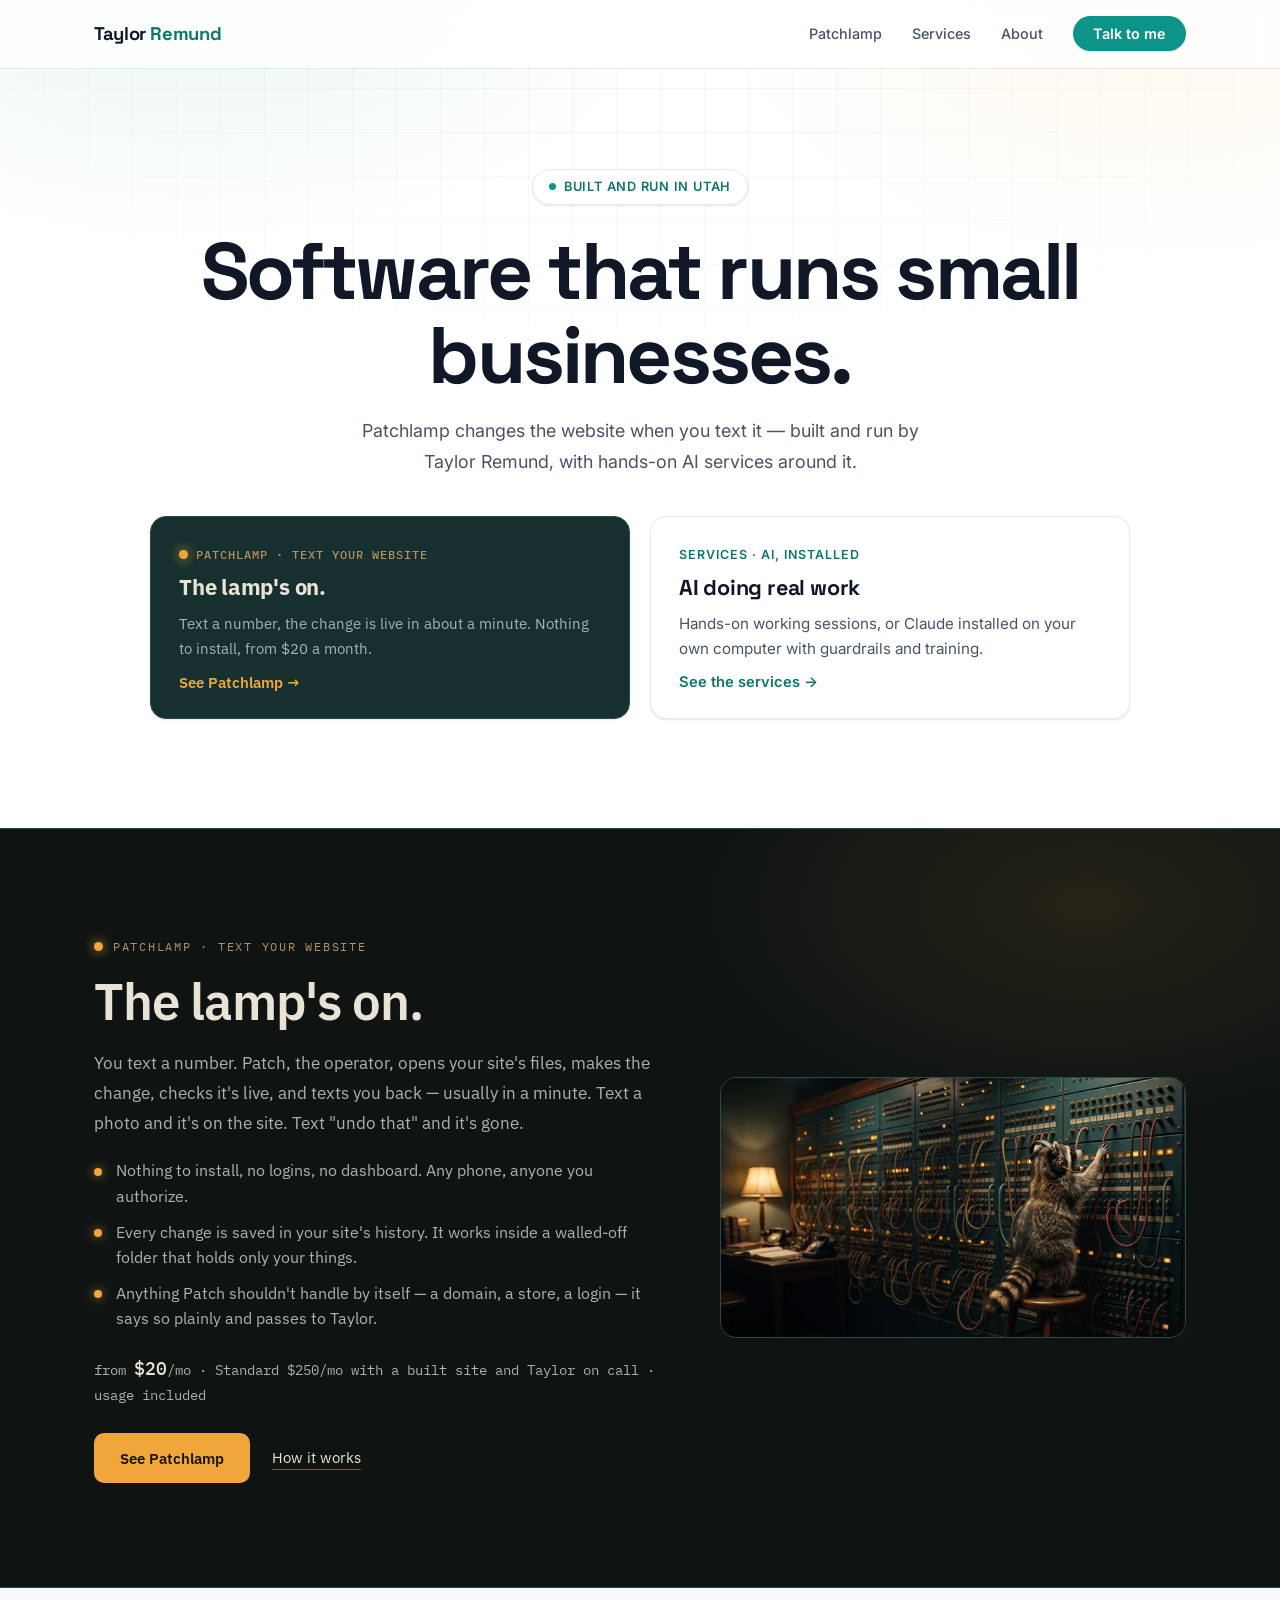
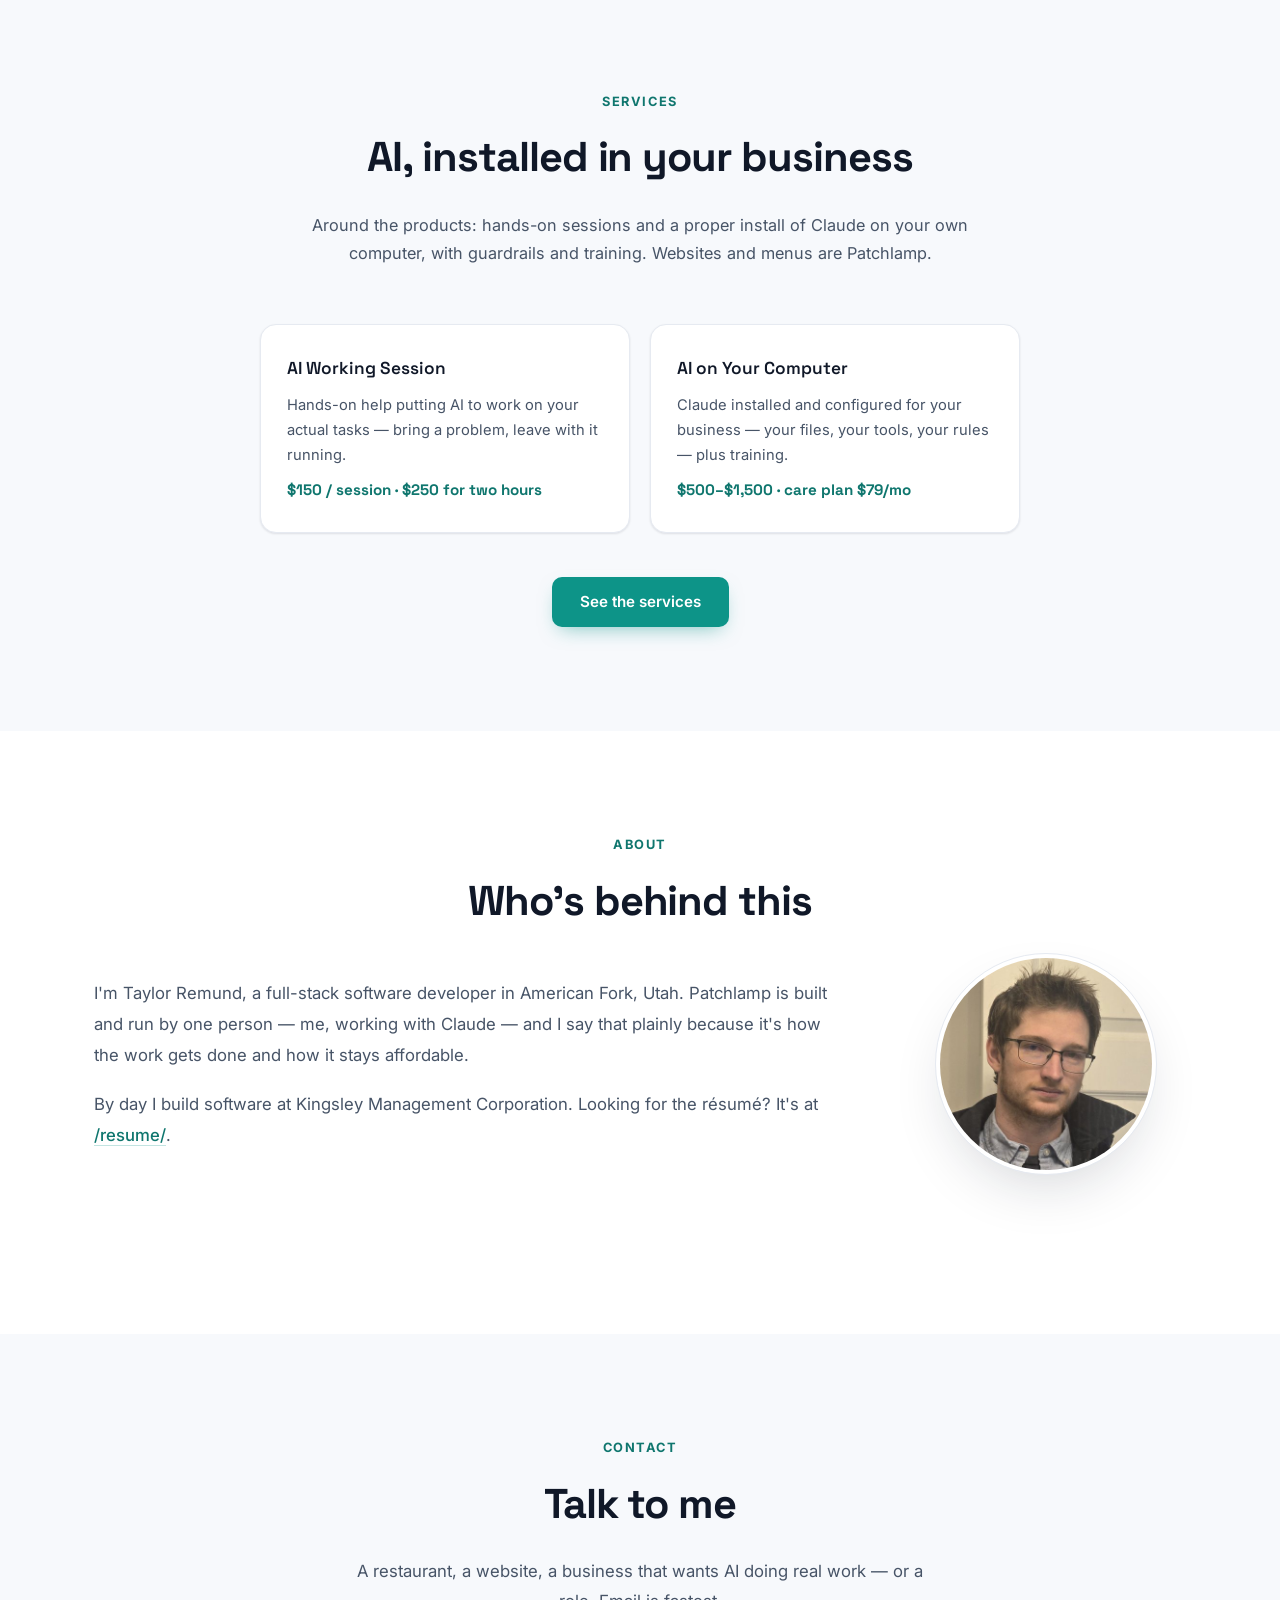
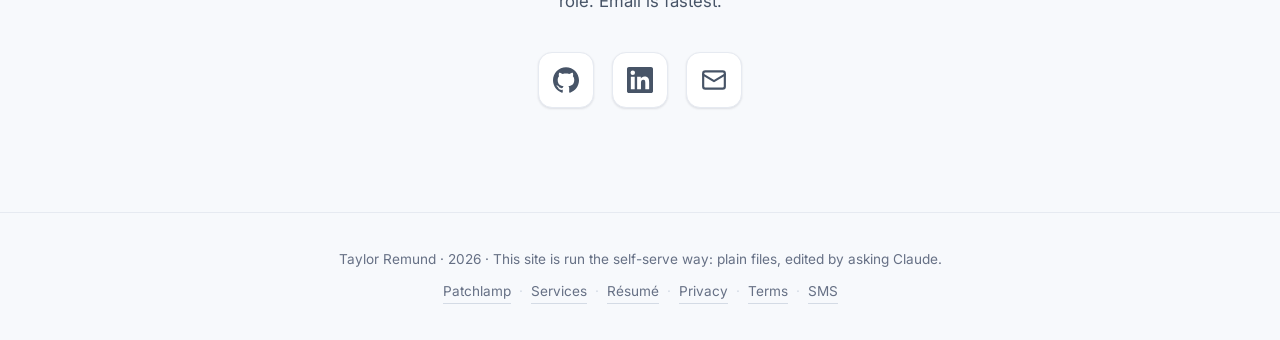
==== commit 90bd47cd: "Patchlamp starts at $20 a month: the price it actually starts at (was "from $99", written before Hos" ====
--- a/index.html
+++ b/index.html
@@ -43,7 +43,7 @@
         <a href="#patchlamp" class="product-card product-card--patchlamp">
           <span class="product-card-kicker"><i class="pl-lamp"></i> Patchlamp &middot; text your website</span>
           <h2>The lamp's on.</h2>
-          <p>Text a number, the change is live in about a minute. Nothing to install, from $10 a month.</p>
+          <p>Text a number, the change is live in about a minute. Nothing to install, from $20 a month.</p>
           <span class="product-card-link">See Patchlamp &rarr;</span>
         </a>
         <a href="#services" class="product-card card">
@@ -69,7 +69,7 @@
             <li>Every change is saved in your site's history. It works inside a walled-off folder that holds only your things.</li>
             <li>Anything Patch shouldn't handle by itself &mdash; a domain, a store, a login &mdash; it says so plainly and passes to Taylor.</li>
           </ul>
-          <p class="pl-price">from <strong>$10</strong>/mo &middot; Starter $99/mo with Patch by text &middot; Standard $250/mo with a built site and Taylor on call &middot; usage included</p>
+          <p class="pl-price">from <strong>$20</strong>/mo &middot; Standard $250/mo with a built site and Taylor on call &middot; usage included</p>
           <div class="pl-ctas">
             <a href="https://patchlamp.com" class="pl-btn">See Patchlamp</a>
             <a href="https://patchlamp.com/#how" class="pl-link">How it works</a>
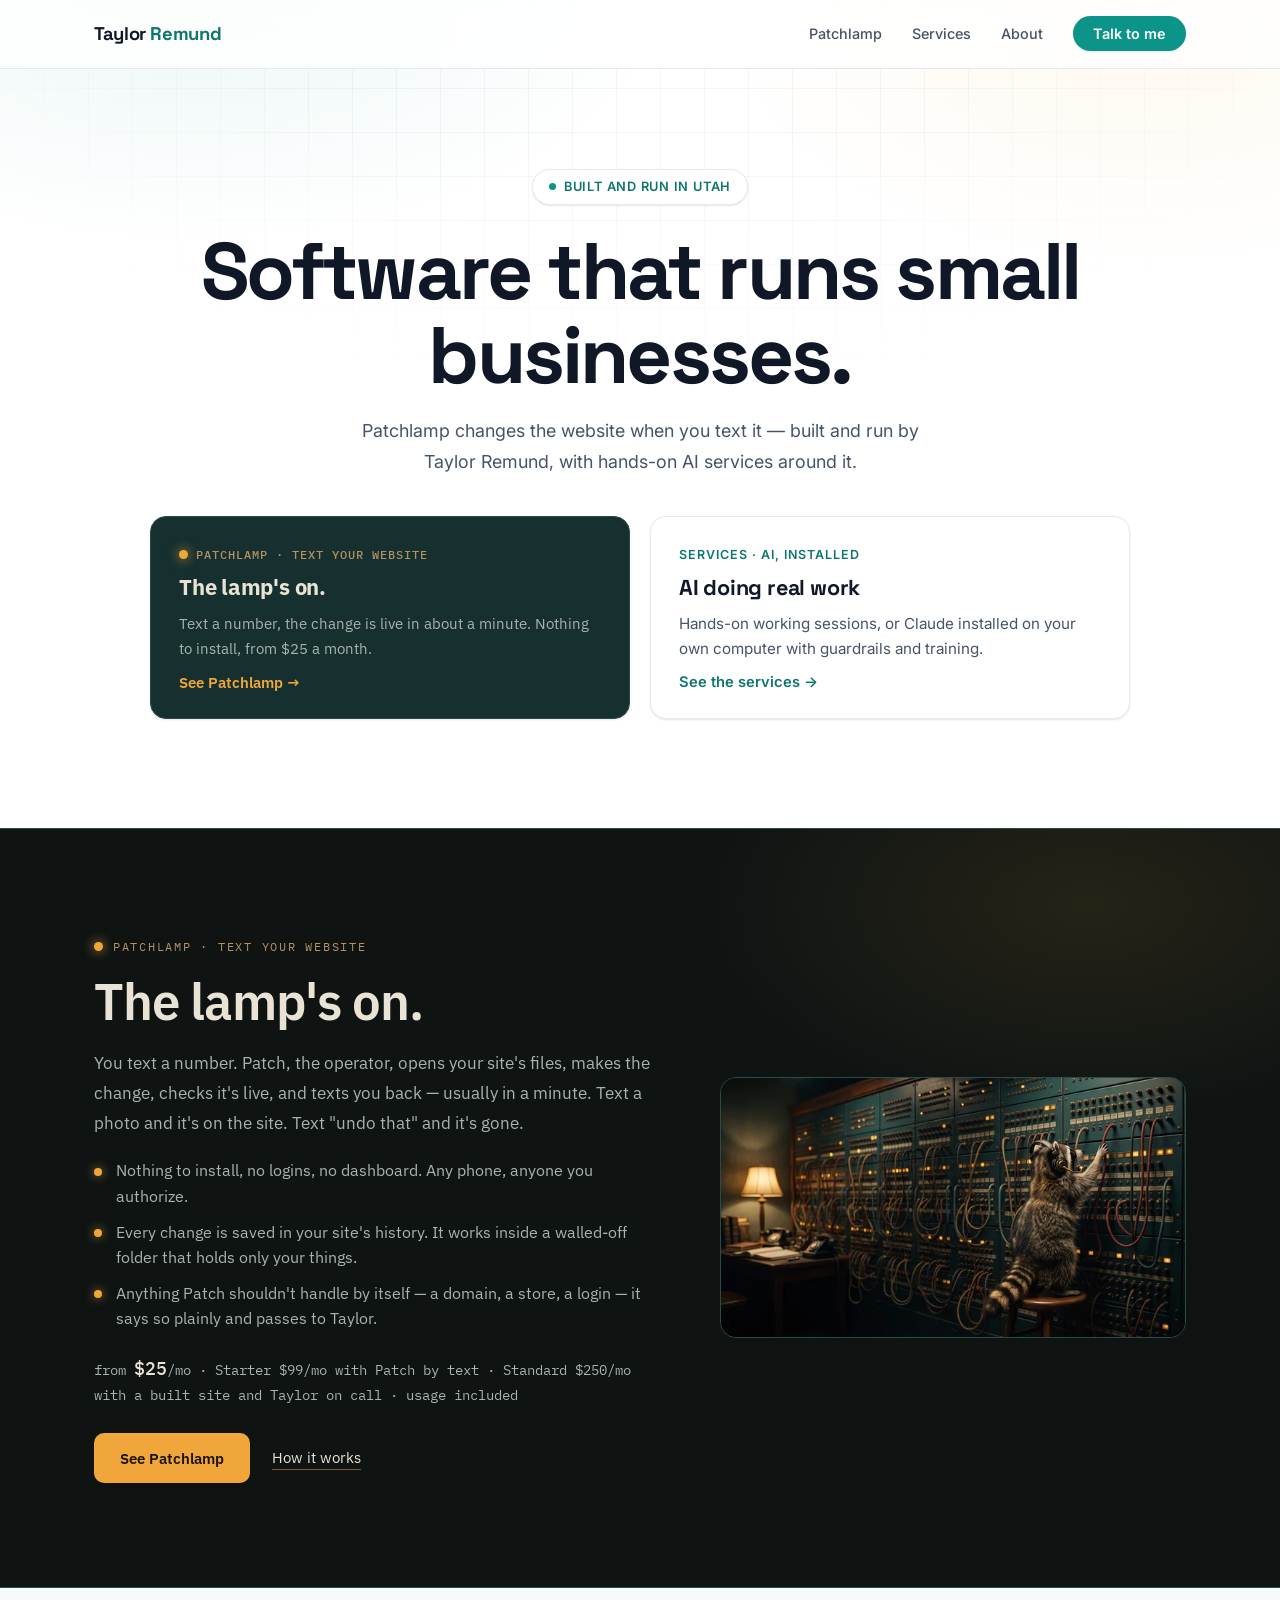
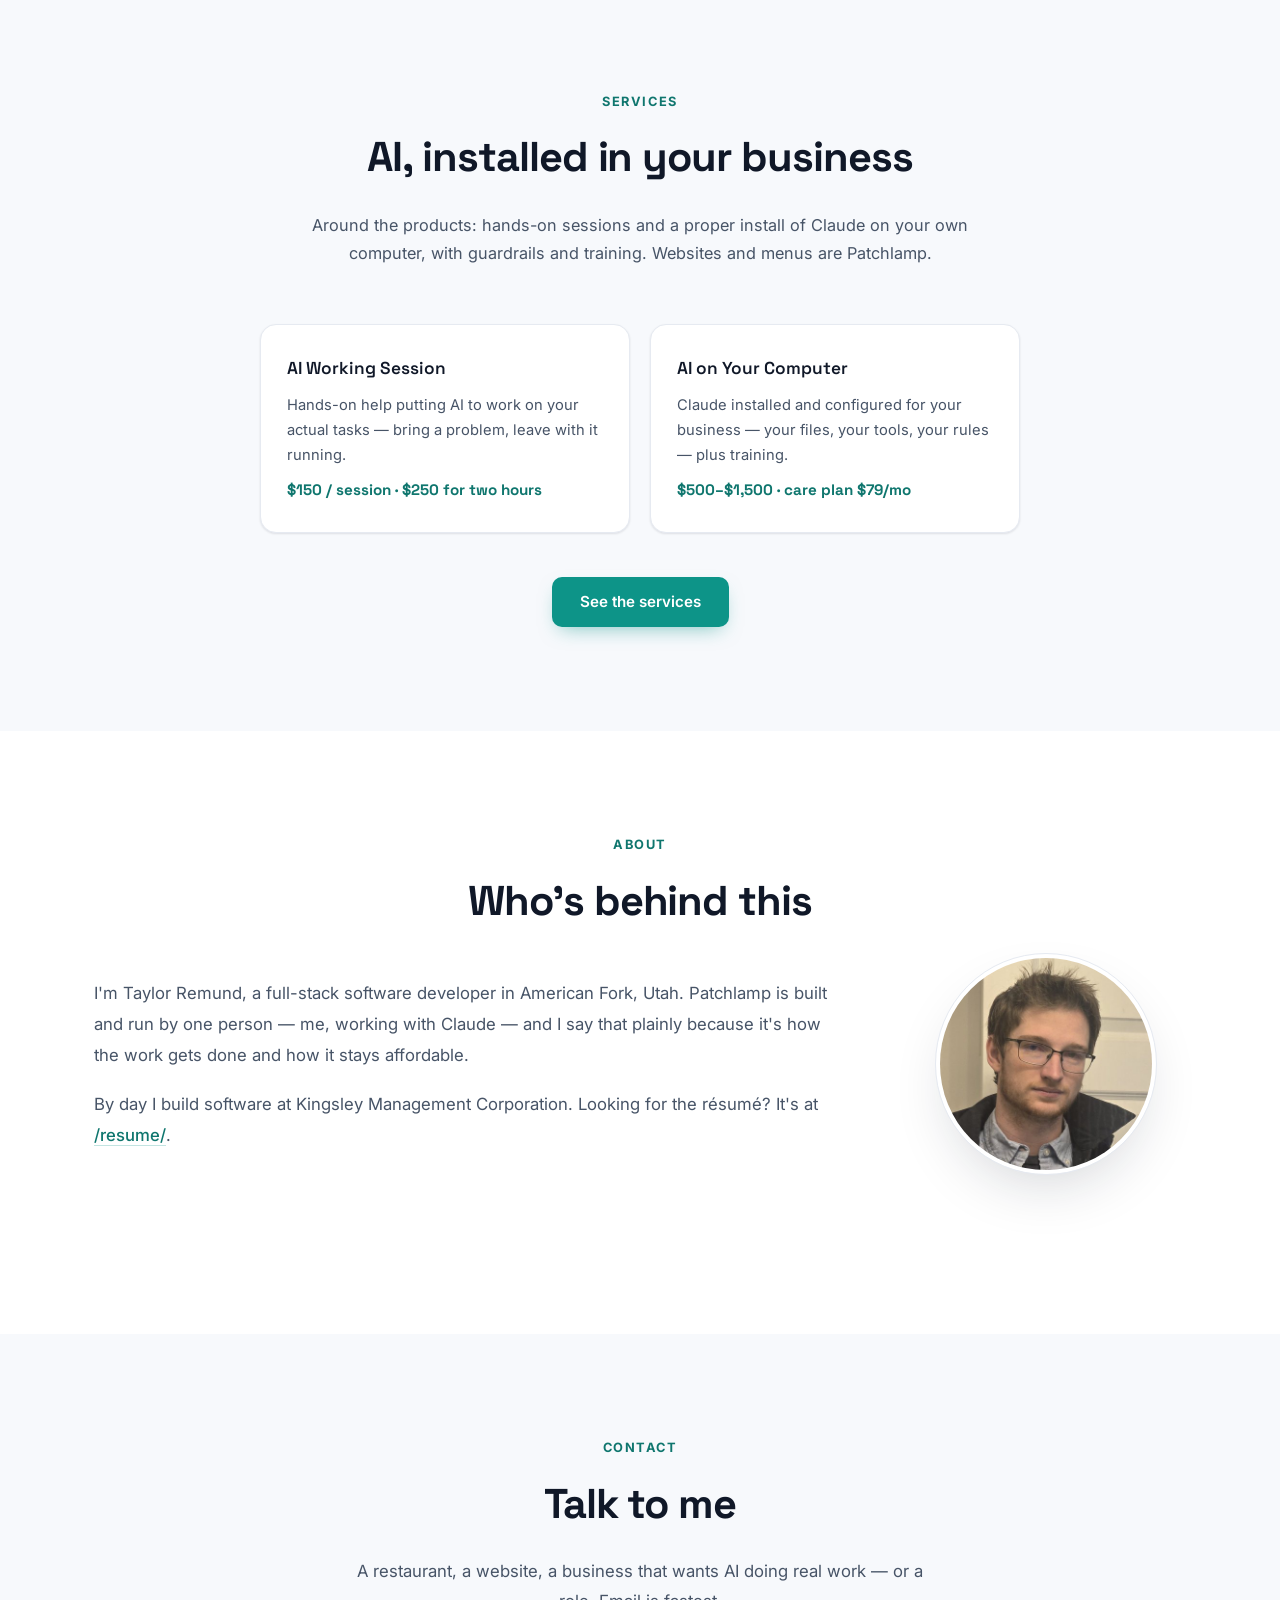
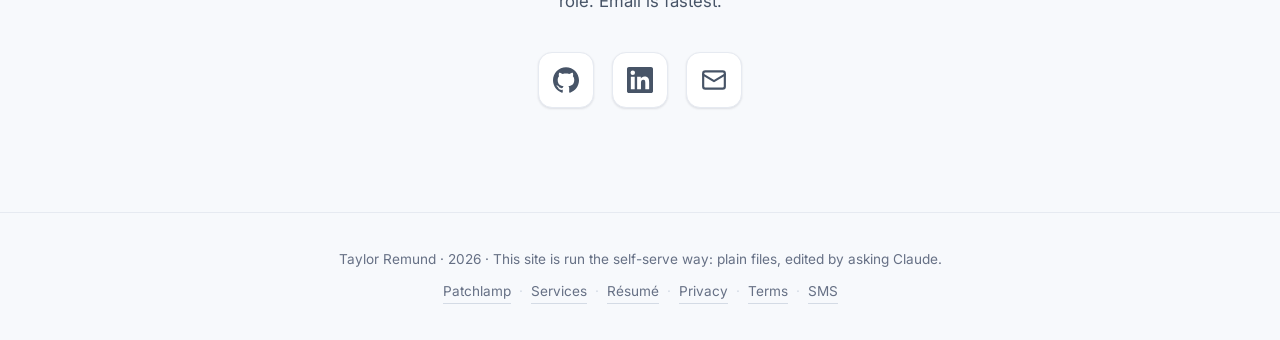
==== commit f3cb5120: "Price line: from $25 a month (B165, 2026-10-12)" ====
--- a/index.html
+++ b/index.html
@@ -43,7 +43,7 @@
         <a href="#patchlamp" class="product-card product-card--patchlamp">
           <span class="product-card-kicker"><i class="pl-lamp"></i> Patchlamp &middot; text your website</span>
           <h2>The lamp's on.</h2>
-          <p>Text a number, the change is live in about a minute. Nothing to install, from $20 a month.</p>
+          <p>Text a number, the change is live in about a minute. Nothing to install, from $25 a month.</p>
           <span class="product-card-link">See Patchlamp &rarr;</span>
         </a>
         <a href="#services" class="product-card card">
@@ -69,7 +69,7 @@
             <li>Every change is saved in your site's history. It works inside a walled-off folder that holds only your things.</li>
             <li>Anything Patch shouldn't handle by itself &mdash; a domain, a store, a login &mdash; it says so plainly and passes to Taylor.</li>
           </ul>
-          <p class="pl-price">from <strong>$20</strong>/mo &middot; Standard $250/mo with a built site and Taylor on call &middot; usage included</p>
+          <p class="pl-price">from <strong>$25</strong>/mo &middot; Starter $99/mo with Patch by text &middot; Standard $250/mo with a built site and Taylor on call &middot; usage included</p>
           <div class="pl-ctas">
             <a href="https://patchlamp.com" class="pl-btn">See Patchlamp</a>
             <a href="https://patchlamp.com/#how" class="pl-link">How it works</a>
